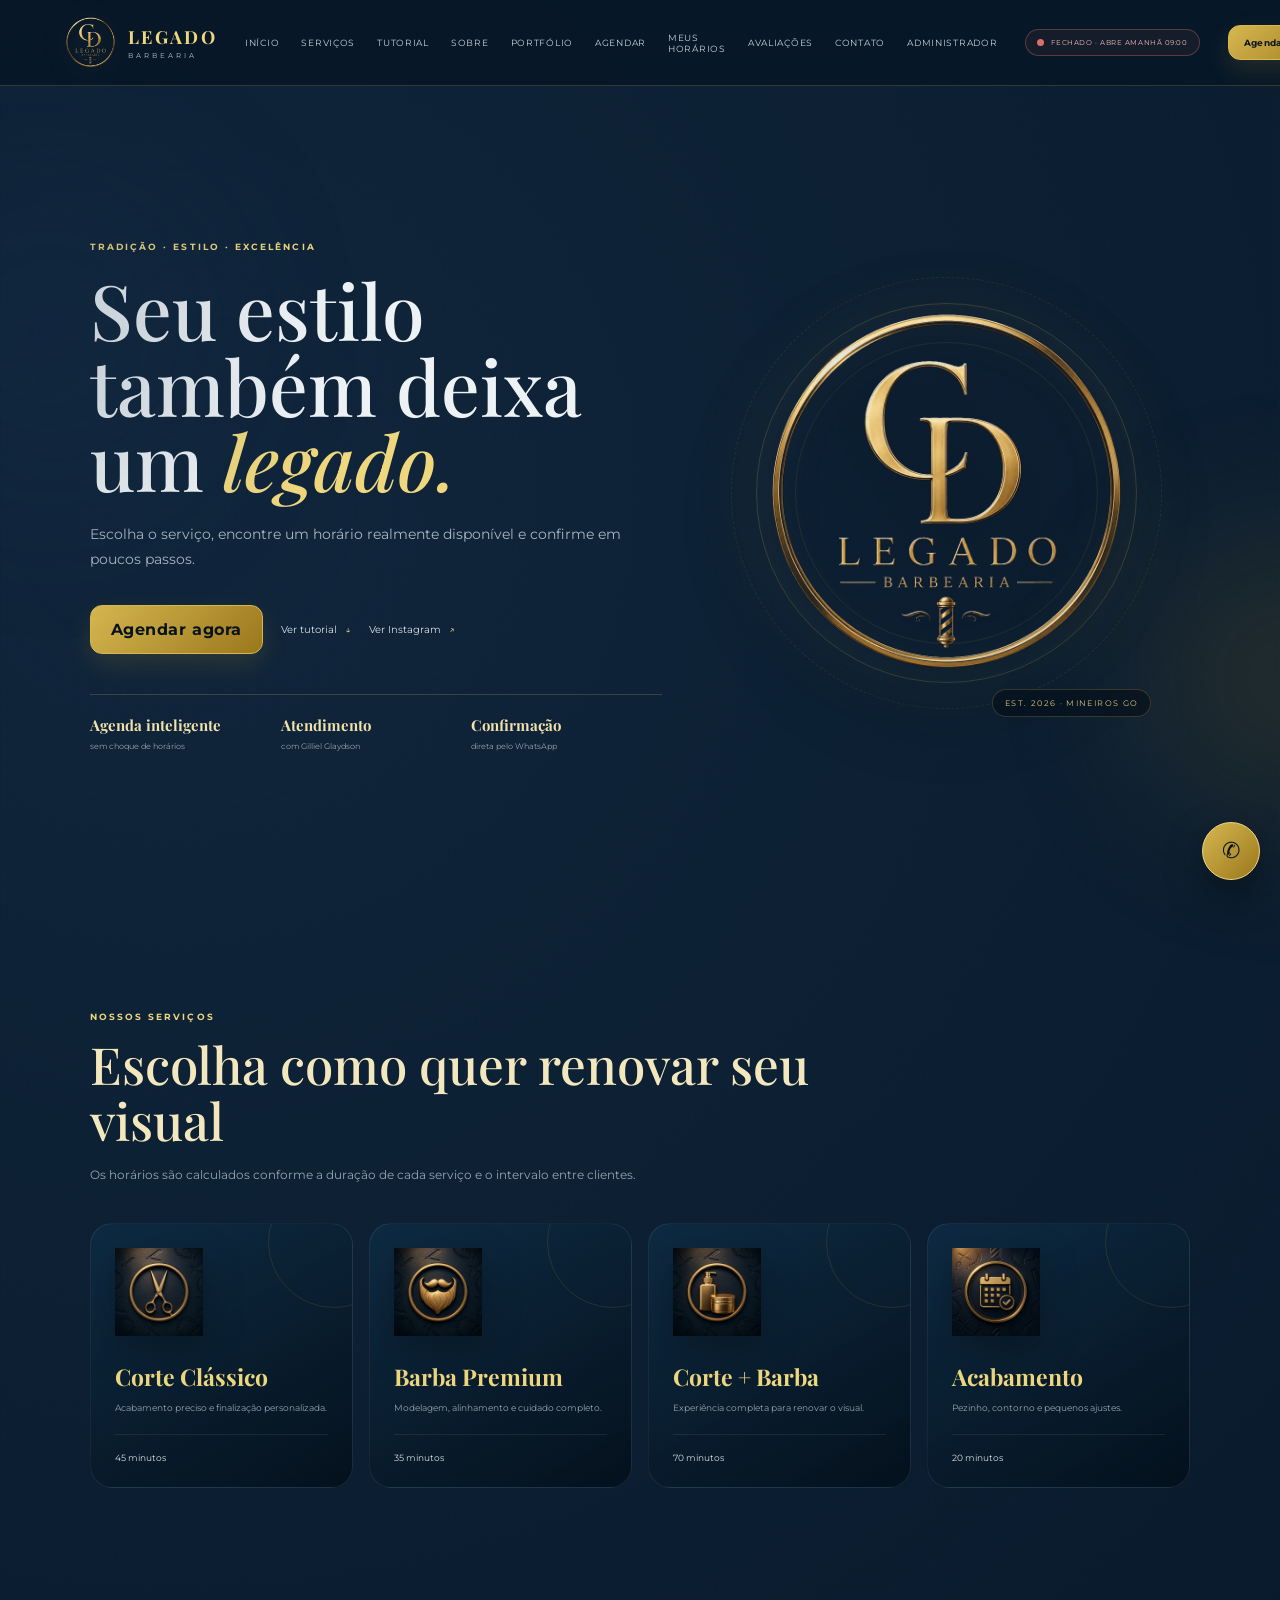
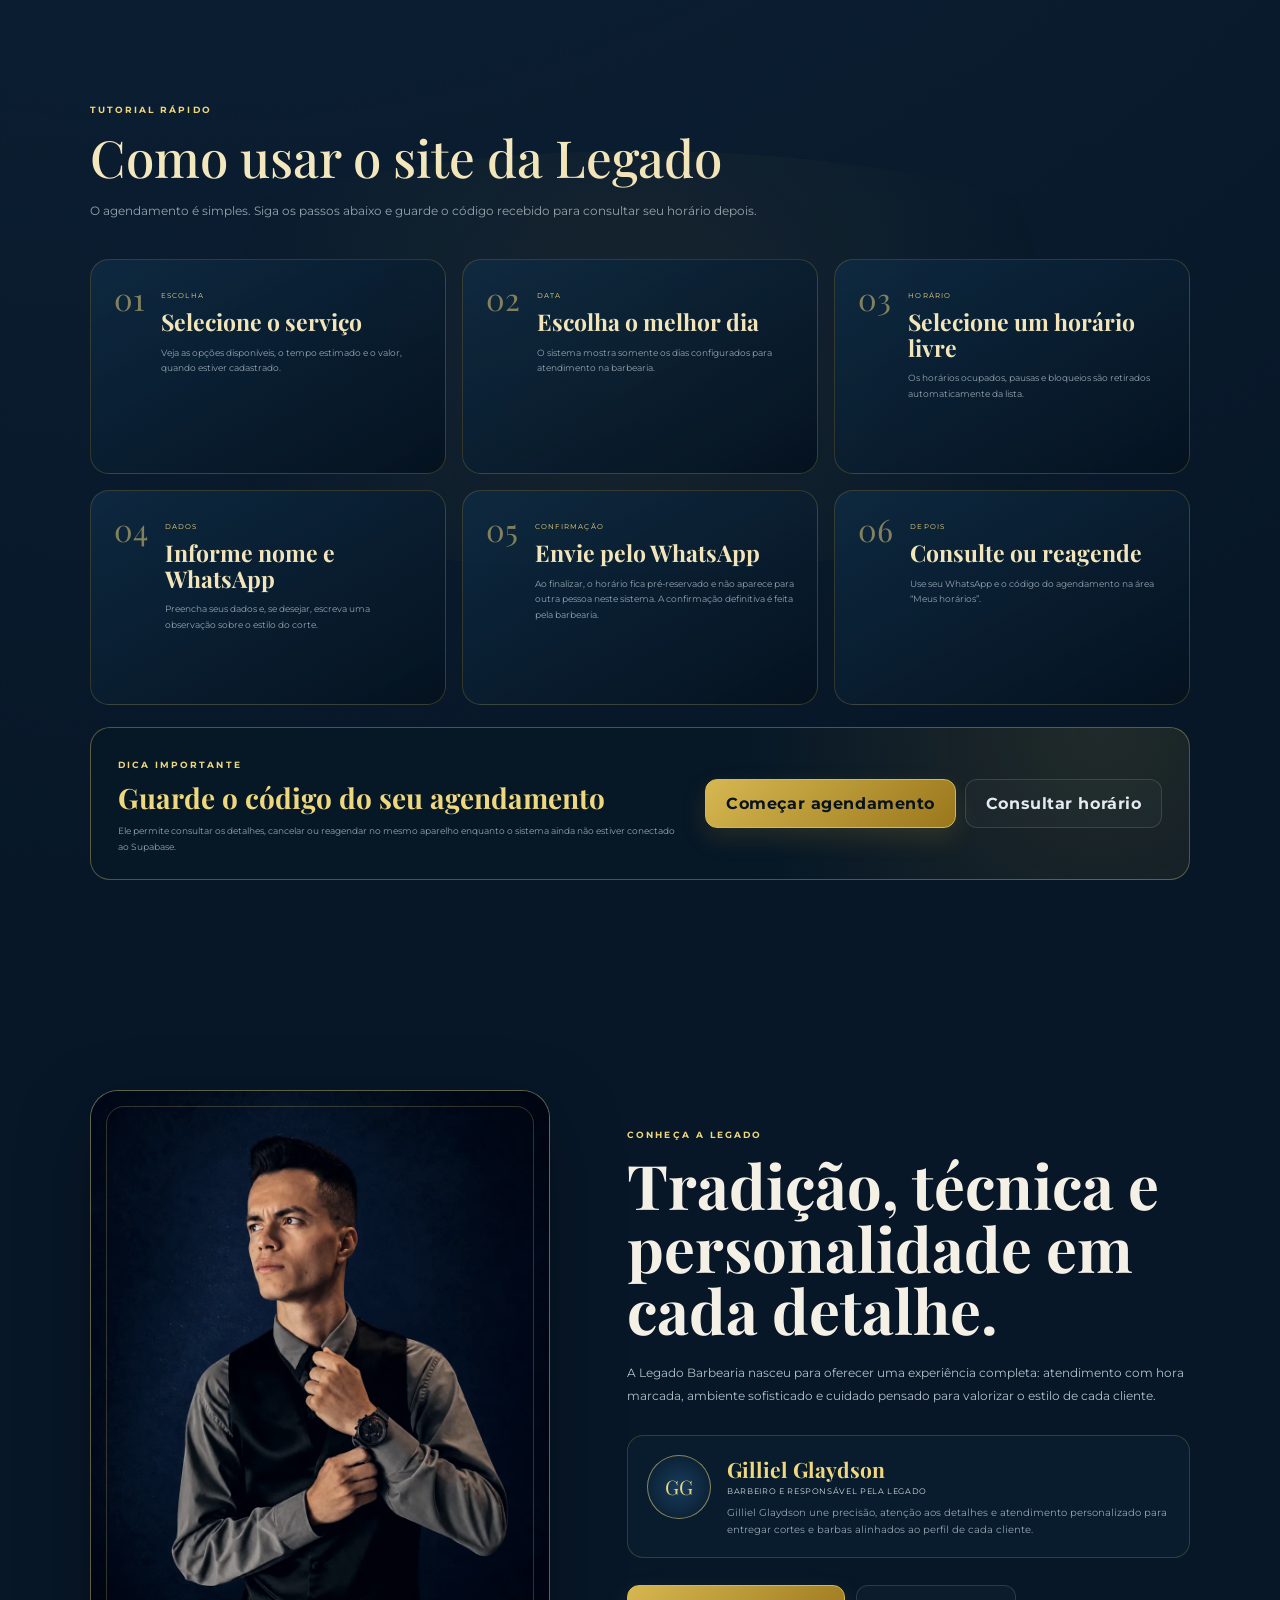
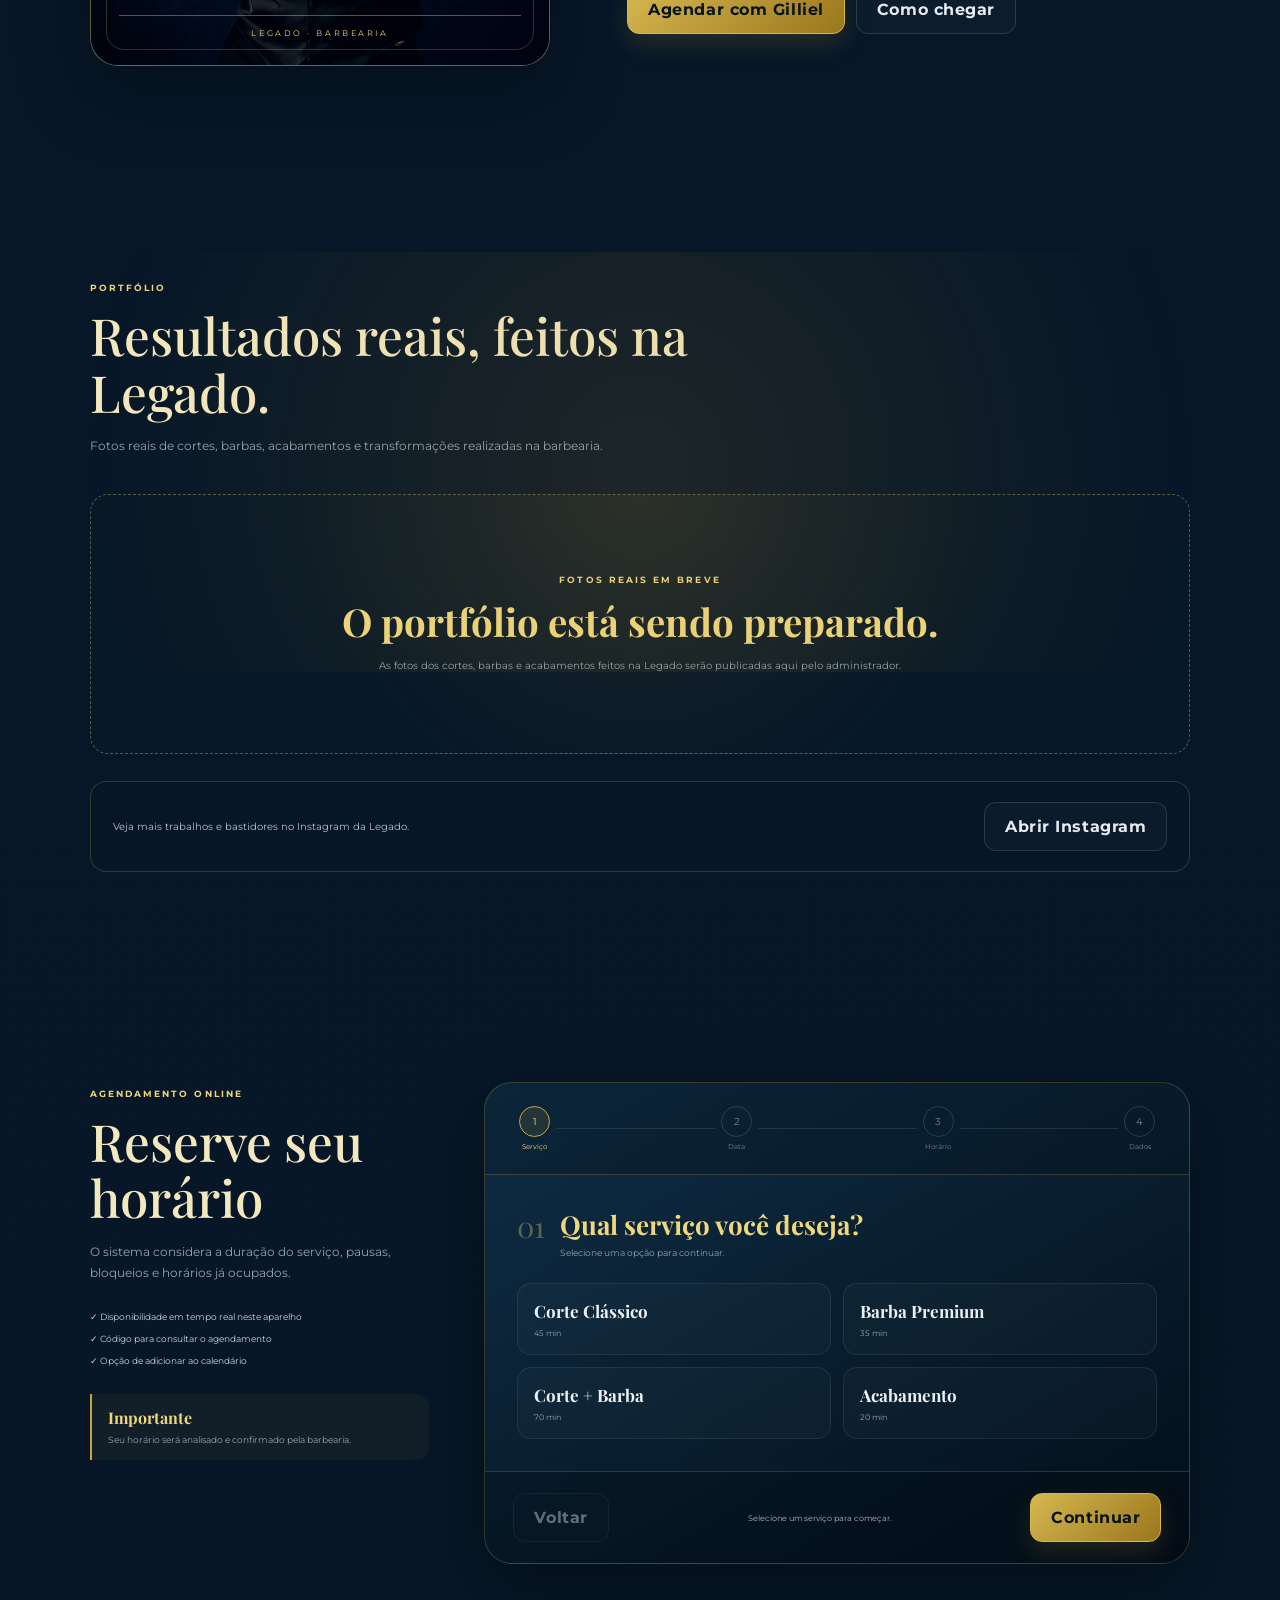
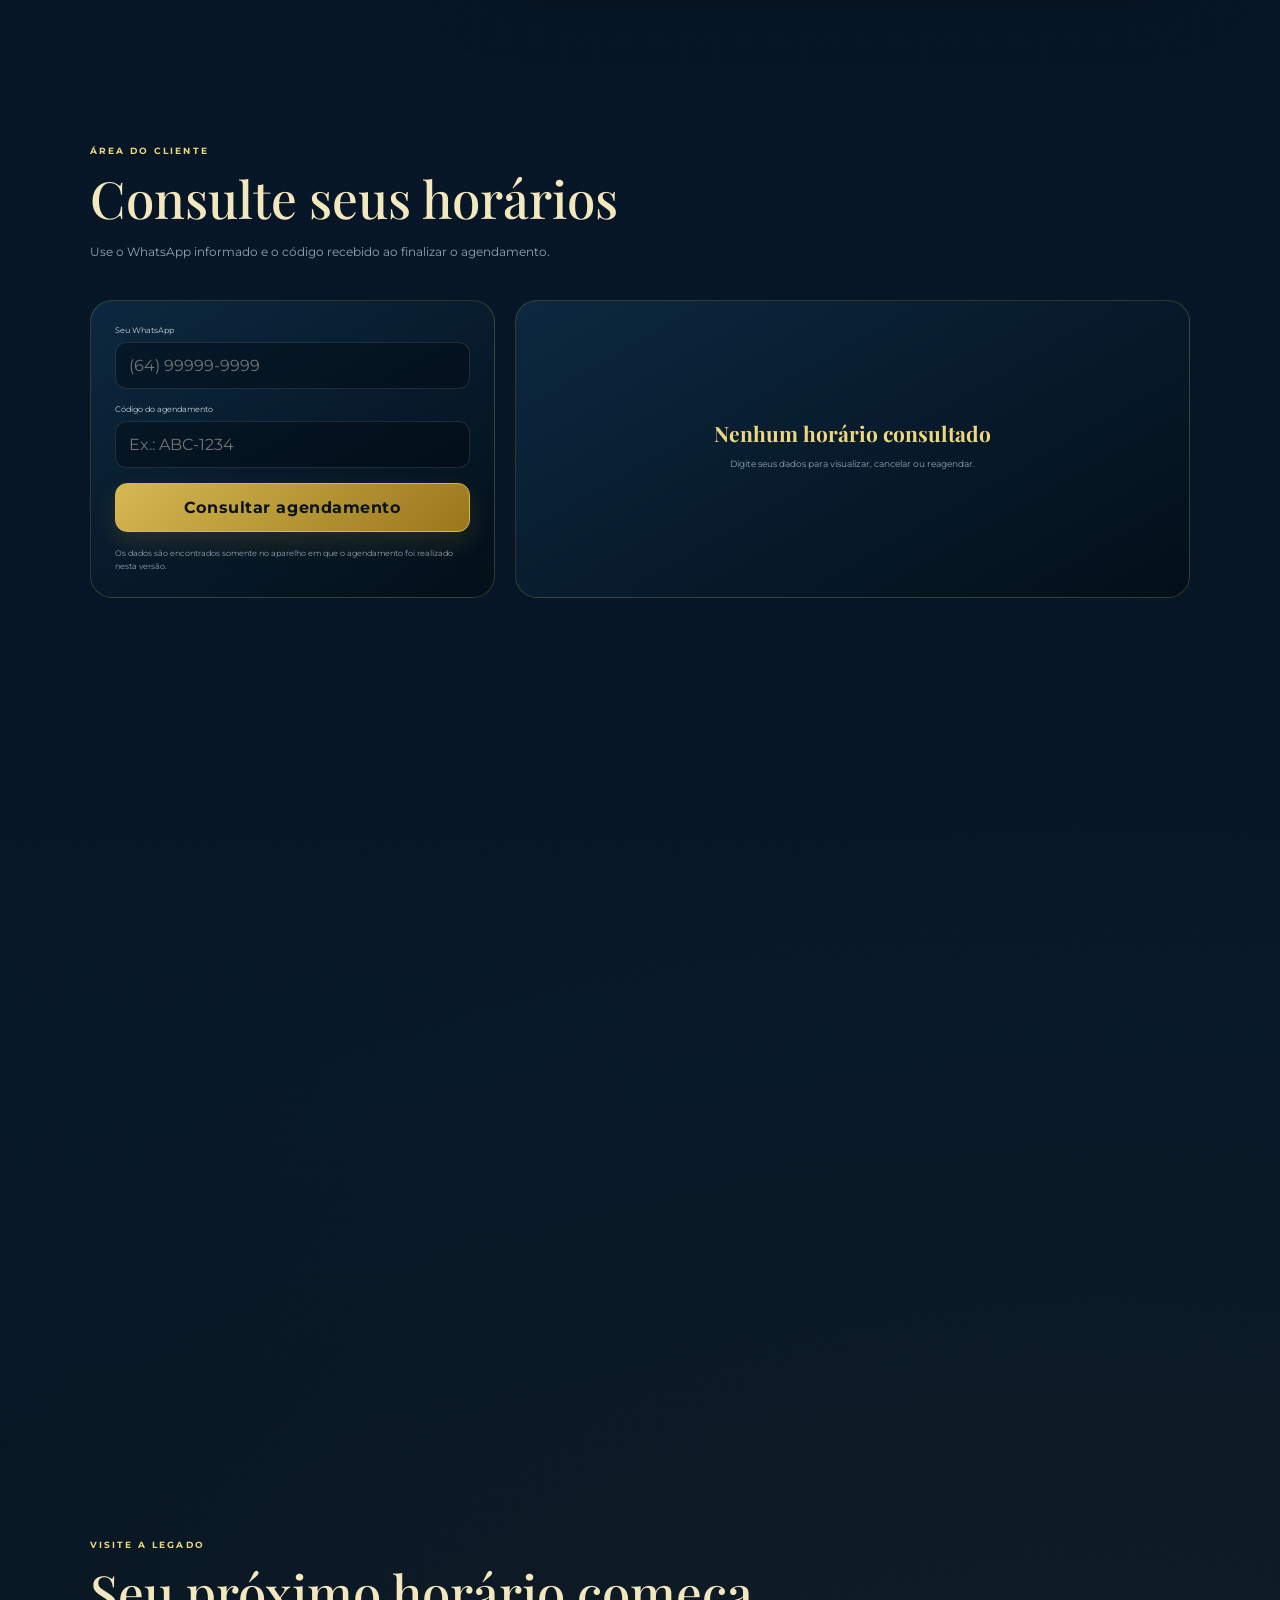
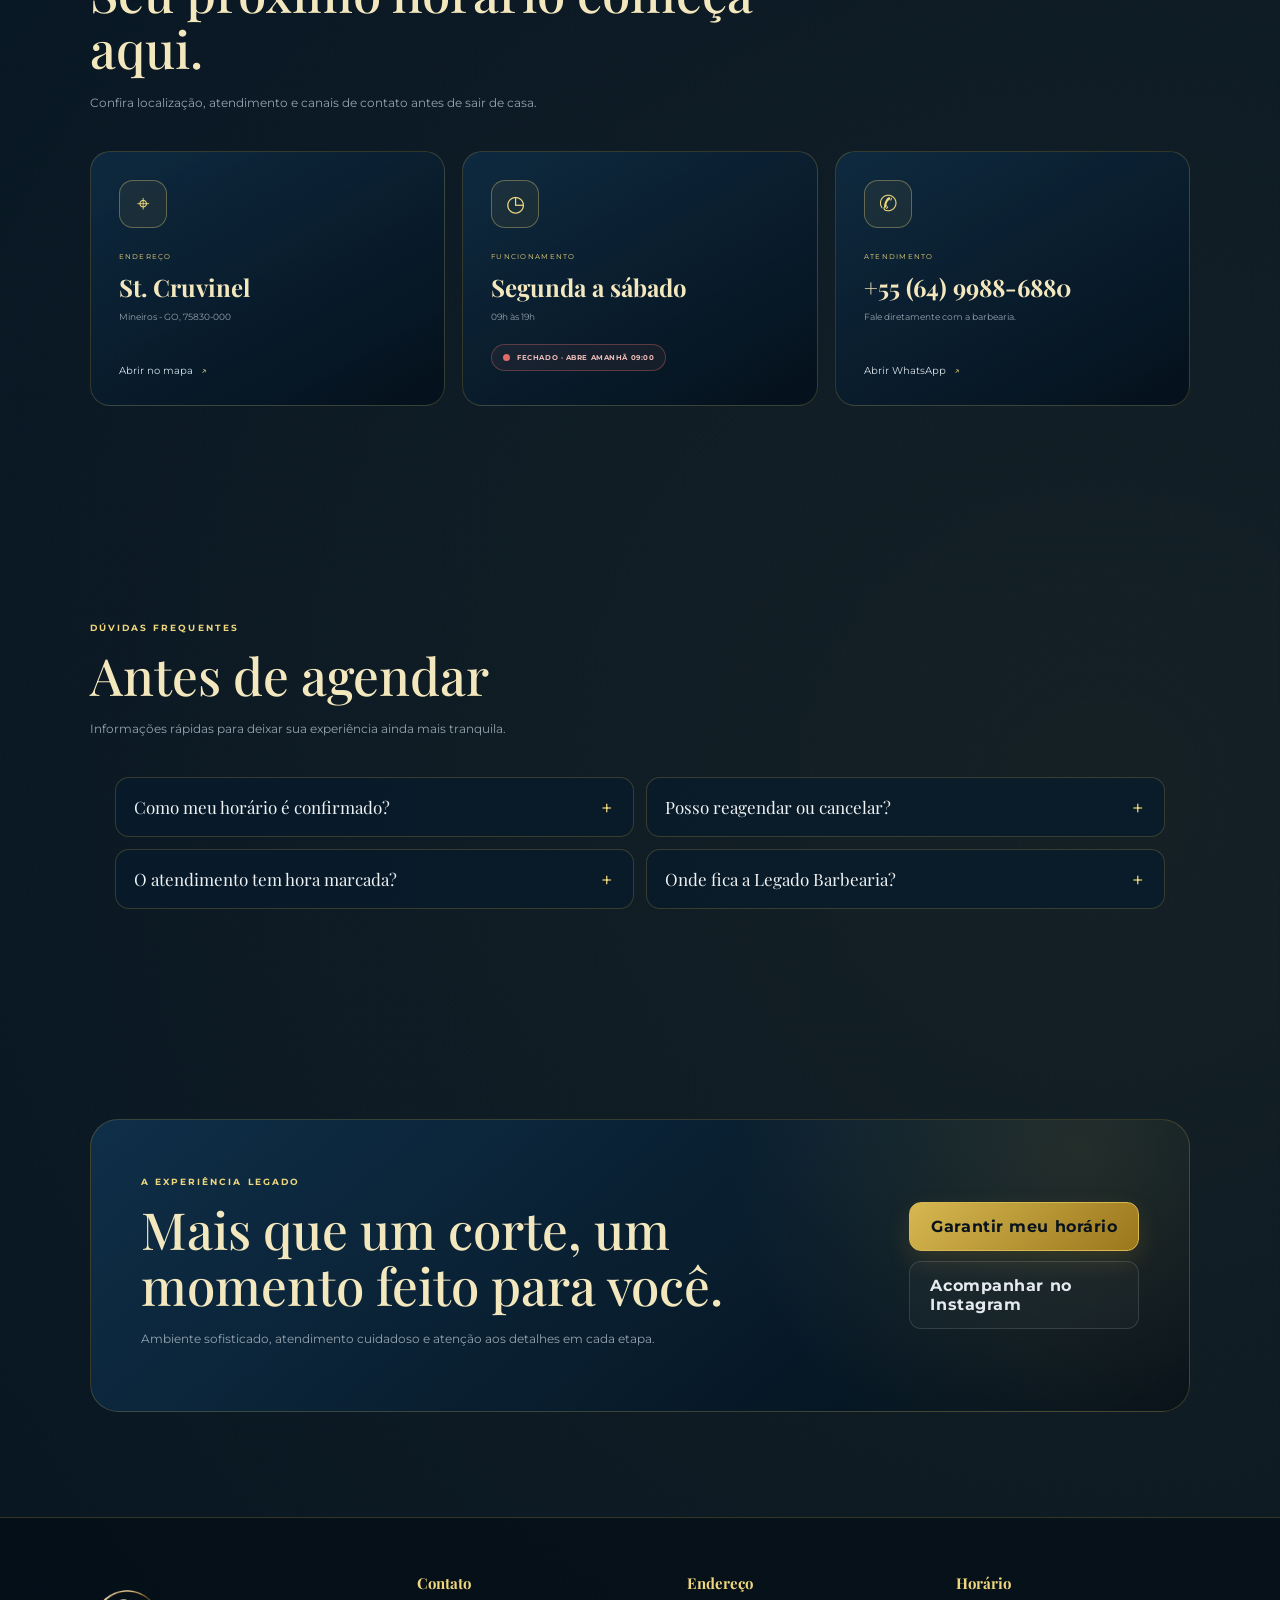
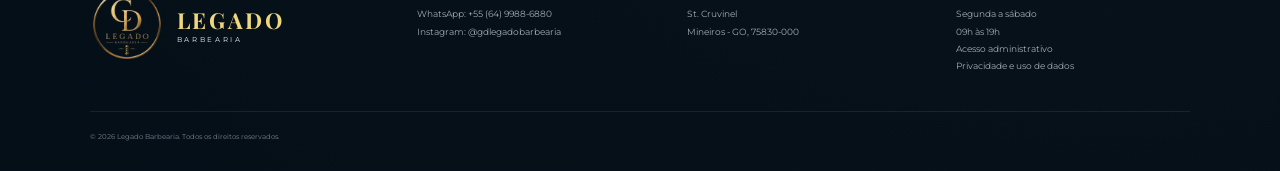
==== index.html @ caac785d "Add files via upload" ====
<!DOCTYPE html>
<html lang="pt-BR">
<head>
  <meta charset="UTF-8" />
  <meta name="viewport" content="width=device-width, initial-scale=1.0" />
  <meta name="theme-color" content="#071728" />
  <meta name="description" content="Agende seu horário na Legado Barbearia, em Mineiros - GO." />
  <meta property="og:title" content="Legado Barbearia | Agendamento" />
  <meta property="og:description" content="Seu estilo também deixa um legado. Agende seu horário online." />
  <meta property="og:type" content="website" />
  <meta property="og:image" content="assets/logo-512.png" />
  <title>Legado Barbearia | Agendamento</title>
  <link rel="manifest" href="manifest.webmanifest" />
  <link rel="icon" type="image/png" href="assets/favicon.png" />
  <link rel="apple-touch-icon" href="assets/logo-192.png" />
  <link rel="preconnect" href="https://fonts.googleapis.com" />
  <link rel="preconnect" href="https://fonts.gstatic.com" crossorigin />
  <link href="https://fonts.googleapis.com/css2?family=Montserrat:wght@400;500;600;700&family=Playfair+Display:wght@500;600;700&display=swap" rel="stylesheet" />
  <link rel="stylesheet" href="styles.css" />
  <script type="application/ld+json">
  {
    "@context": "https://schema.org",
    "@type": "Barbershop",
    "name": "Legado Barbearia",
    "telephone": "+55 64 9988-6880",
    "address": {"@type":"PostalAddress","streetAddress":"St. Cruvinel","postalCode":"75830-000","addressLocality":"Mineiros","addressRegion":"GO","addressCountry":"BR"},
    "sameAs": ["https://www.instagram.com/gdlegadobarbearia"]
  }
  </script>
</head>
<body>
  <a class="skip-link" href="#conteudo">Pular para o conteúdo</a>
  <div class="ambient ambient-one"></div>
  <div class="ambient ambient-two"></div>

  <header class="site-header">
    <a class="brand" href="#inicio" aria-label="Legado Barbearia - início">
      <img src="assets/logo.png" alt="Logo Legado Barbearia" />
      <span><strong>LEGADO</strong><small>BARBEARIA</small></span>
    </a>
    <button class="menu-button" aria-label="Abrir menu" aria-expanded="false">☰</button>
    <nav class="main-nav" aria-label="Menu principal">
      <a href="#inicio">Início</a>
      <a href="#servicos">Serviços</a>
      <a href="#como-usar">Tutorial</a>
      <a href="#sobre">Sobre</a>
      <a href="#portfolio">Portfólio</a>
      <a href="#agendar">Agendar</a>
      <a href="#meus-horarios">Meus horários</a>
      <a href="#avaliacoes">Avaliações</a>
      <a href="#visite">Contato</a>
      <a href="admin.html">Administrador</a>
    </nav>
    <span class="business-status status-loading" id="headerBusinessStatus" aria-live="polite">Consultando horário</span>
    <a class="button button-small header-cta" href="#agendar">Agendar horário</a>
  </header>

  <main id="conteudo">
    <section class="hero" id="inicio">
      <div class="hero-copy reveal">
        <span class="eyebrow">TRADIÇÃO · ESTILO · EXCELÊNCIA</span>
        <h1>Seu estilo também deixa um <em>legado.</em></h1>
        <p>Escolha o serviço, encontre um horário realmente disponível e confirme em poucos passos.</p>
        <div class="hero-actions">
          <a class="button" href="#agendar">Agendar agora</a>
          <a class="text-link" href="#como-usar">Ver tutorial <span>↓</span></a>
          <a class="text-link" id="heroInstagram" href="#" target="_blank" rel="noopener">Ver Instagram <span>↗</span></a>
        </div>
        <div class="trust-row">
          <div><strong>Agenda inteligente</strong><span>sem choque de horários</span></div>
          <div><strong>Atendimento</strong><span>com Gilliel Glaydson</span></div>
          <div><strong>Confirmação</strong><span>direta pelo WhatsApp</span></div>
        </div>
      </div>
      <div class="hero-mark reveal">
        <div class="logo-halo"></div>
        <img src="assets/logo.png" alt="Emblema dourado da Legado Barbearia" />
        <span class="hero-stamp">EST. 2026 · MINEIROS GO</span>
      </div>
    </section>

    <section class="section" id="servicos">
      <div class="section-heading reveal">
        <span class="eyebrow">NOSSOS SERVIÇOS</span>
        <h2>Escolha como quer renovar seu visual</h2>
        <p>Os horários são calculados conforme a duração de cada serviço e o intervalo entre clientes.</p>
      </div>
      <div class="services-grid" id="publicServicesGrid"></div>
    </section>

    <section class="section tutorial-section" id="como-usar">
      <div class="section-heading reveal">
        <span class="eyebrow">TUTORIAL RÁPIDO</span>
        <h2>Como usar o site da Legado</h2>
        <p>O agendamento é simples. Siga os passos abaixo e guarde o código recebido para consultar seu horário depois.</p>
      </div>
      <div class="tutorial-steps">
        <article class="tutorial-step reveal"><span class="tutorial-number">01</span><div><small>ESCOLHA</small><h3>Selecione o serviço</h3><p>Veja as opções disponíveis, o tempo estimado e o valor, quando estiver cadastrado.</p></div></article>
        <article class="tutorial-step reveal"><span class="tutorial-number">02</span><div><small>DATA</small><h3>Escolha o melhor dia</h3><p>O sistema mostra somente os dias configurados para atendimento na barbearia.</p></div></article>
        <article class="tutorial-step reveal"><span class="tutorial-number">03</span><div><small>HORÁRIO</small><h3>Selecione um horário livre</h3><p>Os horários ocupados, pausas e bloqueios são retirados automaticamente da lista.</p></div></article>
        <article class="tutorial-step reveal"><span class="tutorial-number">04</span><div><small>DADOS</small><h3>Informe nome e WhatsApp</h3><p>Preencha seus dados e, se desejar, escreva uma observação sobre o estilo do corte.</p></div></article>
        <article class="tutorial-step reveal"><span class="tutorial-number">05</span><div><small>CONFIRMAÇÃO</small><h3>Envie pelo WhatsApp</h3><p>Ao finalizar, o horário fica pré-reservado e não aparece para outra pessoa neste sistema. A confirmação definitiva é feita pela barbearia.</p></div></article>
        <article class="tutorial-step reveal"><span class="tutorial-number">06</span><div><small>DEPOIS</small><h3>Consulte ou reagende</h3><p>Use seu WhatsApp e o código do agendamento na área “Meus horários”.</p></div></article>
      </div>
      <div class="tutorial-callout reveal">
        <div><span class="eyebrow">DICA IMPORTANTE</span><h3>Guarde o código do seu agendamento</h3><p>Ele permite consultar os detalhes, cancelar ou reagendar no mesmo aparelho enquanto o sistema ainda não estiver conectado ao Supabase.</p></div>
        <div class="tutorial-actions"><a class="button" href="#agendar">Começar agendamento</a><a class="button button-secondary" href="#meus-horarios">Consultar horário</a></div>
      </div>
    </section>

    <section class="section about-section" id="sobre">
      <div class="about-media reveal">
        <div class="about-photo-frame">
          <img id="professionalPhoto" src="assets/gilliel-apresentacao.webp" loading="lazy" alt="Gilliel Glaydson, profissional da Legado Barbearia" />
          <span>LEGADO · BARBEARIA</span>
        </div>
      </div>
      <div class="about-copy reveal">
        <span class="eyebrow" id="aboutEyebrow">CONHEÇA A LEGADO</span>
        <h2 id="aboutTitle">Tradição, técnica e personalidade em cada detalhe.</h2>
        <p id="aboutText">A Legado Barbearia nasceu para oferecer uma experiência completa: atendimento com hora marcada, ambiente sofisticado e cuidado pensado para valorizar o estilo de cada cliente.</p>
        <div class="professional-card">
          <div class="professional-monogram">GG</div>
          <div><strong id="professionalName">Gilliel Glaydson</strong><span>Barbeiro e responsável pela Legado</span><p id="professionalBio">Precisão, atenção aos detalhes e atendimento personalizado.</p></div>
        </div>
        <div class="about-actions">
          <a class="button" href="#agendar">Agendar com Gilliel</a>
          <a class="button button-secondary" id="mapButton" href="#" target="_blank" rel="noopener">Como chegar</a>
        </div>
      </div>
    </section>

    <section class="section portfolio-section" id="portfolio">
      <div class="section-heading reveal">
        <span class="eyebrow" id="portfolioEyebrow">PORTFÓLIO</span>
        <h2 id="portfolioTitle">Resultados reais, feitos na Legado.</h2>
        <p id="portfolioText">Fotos reais de cortes, barbas, acabamentos e transformações realizadas na barbearia.</p>
      </div>
      <div class="portfolio-filters reveal" id="portfolioFilters" aria-label="Filtros do portfólio"></div>
      <div class="portfolio-grid" id="portfolioGrid"></div>
      <div class="portfolio-footer reveal">
        <p>Veja mais trabalhos e bastidores no Instagram da Legado.</p>
        <a class="button button-secondary" id="portfolioInstagram" href="#" target="_blank" rel="noopener">Abrir Instagram</a>
      </div>
    </section>

    <section class="booking-section" id="agendar">
      <div class="booking-intro reveal">
        <span class="eyebrow">AGENDAMENTO ONLINE</span>
        <h2>Reserve seu horário</h2>
        <p>O sistema considera a duração do serviço, pausas, bloqueios e horários já ocupados.</p>
        <div class="booking-perks">
          <span>✓ Disponibilidade em tempo real neste aparelho</span>
          <span>✓ Código para consultar o agendamento</span>
          <span>✓ Opção de adicionar ao calendário</span>
        </div>
        <div class="notice-card">
          <strong>Importante</strong>
          <p id="bookingPolicyText">Seu horário ficará pré-reservado como pendente e será confirmado pela barbearia.</p>
        </div>
      </div>

      <div class="booking-card reveal">
        <div class="steps" aria-label="Etapas do agendamento">
          <button class="step active" data-step-target="1" type="button"><span>1</span><small>Serviço</small></button>
          <i></i>
          <button class="step" data-step-target="2" type="button"><span>2</span><small>Data</small></button>
          <i></i>
          <button class="step" data-step-target="3" type="button"><span>3</span><small>Horário</small></button>
          <i></i>
          <button class="step" data-step-target="4" type="button"><span>4</span><small>Dados</small></button>
        </div>

        <form id="bookingForm" novalidate>
          <section class="form-step active" data-step="1">
            <div class="form-title"><span>01</span><div><h3>Qual serviço você deseja?</h3><p>Selecione uma opção para continuar.</p></div></div>
            <div class="choice-grid" id="serviceChoices"></div>
          </section>

          <section class="form-step" data-step="2">
            <div class="form-title"><span>02</span><div><h3>Escolha o melhor dia</h3><p>Mostramos apenas os dias configurados para atendimento.</p></div></div>
            <div class="date-strip" id="dateChoices"></div>
            <label class="date-picker-label"><span>Ou escolha outra data</span><input id="customDate" type="date" /></label>
          </section>

          <section class="form-step" data-step="3">
            <div class="form-title"><span>03</span><div><h3>Selecione um horário</h3><p>O término previsto aparece abaixo de cada opção.</p></div></div>
            <div class="time-grid" id="timeChoices"></div>
          </section>

          <section class="form-step" data-step="4">
            <div class="form-title"><span>04</span><div><h3>Seus dados</h3><p>Preencha para receber os detalhes do atendimento.</p></div></div>
            <div class="field-grid">
              <label><span>Nome completo</span><input id="clientName" name="clientName" type="text" autocomplete="name" placeholder="Digite seu nome" required /></label>
              <label><span>WhatsApp</span><input id="clientPhone" name="clientPhone" type="tel" autocomplete="tel" placeholder="(64) 99999-9999" required /></label>
              <label class="full"><span>Profissional</span><select id="professional" name="professional"></select></label>
              <label class="full"><span>Observação <small>(opcional)</small></span><textarea id="notes" name="notes" rows="3" placeholder="Alguma preferência ou observação?"></textarea></label>
              <label class="consent full"><input id="privacyConsent" type="checkbox" required /><span>Concordo que meus dados sejam usados apenas para organizar este agendamento.</span></label>
            </div>
          </section>

          <div class="form-footer">
            <button type="button" class="button button-secondary" id="prevButton" disabled>Voltar</button>
            <div class="summary-mini" id="summaryMini">Selecione um serviço para começar.</div>
            <button type="button" class="button" id="nextButton">Continuar</button>
          </div>
        </form>
      </div>
    </section>

    <section class="section manage-section" id="meus-horarios">
      <div class="section-heading reveal">
        <span class="eyebrow">ÁREA DO CLIENTE</span>
        <h2>Consulte seus horários</h2>
        <p>Use o WhatsApp informado e o código recebido ao finalizar o agendamento.</p>
      </div>
      <div class="manage-grid reveal">
        <form class="lookup-card" id="lookupForm">
          <label><span>Seu WhatsApp</span><input id="lookupPhone" type="tel" placeholder="(64) 99999-9999" required /></label>
          <label><span>Código do agendamento</span><input id="lookupCode" type="text" placeholder="Ex.: ABC-1234" required /></label>
          <button class="button" type="submit">Consultar agendamento</button>
          <small>Os dados são encontrados somente no aparelho em que o agendamento foi realizado nesta versão.</small>
        </form>
        <div class="lookup-result" id="lookupResult">
          <div class="empty-state"><strong>Nenhum horário consultado</strong><p>Digite seus dados para visualizar, cancelar ou reagendar.</p></div>
        </div>
      </div>
    </section>

    <section class="section testimonials-section" id="avaliacoes">
      <div class="section-heading reveal">
        <span class="eyebrow" id="testimonialsEyebrow">EXPERIÊNCIA DOS CLIENTES</span>
        <h2 id="testimonialsTitle">Quem vive a experiência, recomenda.</h2>
        <p id="testimonialsText">Depoimentos reais podem ser publicados pelo painel administrativo.</p>
      </div>
      <div class="testimonials-grid" id="testimonialsGrid"></div>
      <div class="testimonial-cta reveal">
        <div><span class="eyebrow">JÁ FOI ATENDIDO?</span><h3>Conte como foi sua experiência.</h3><p>Seu feedback ajuda a Legado a evoluir e também ajuda novos clientes a conhecerem o trabalho.</p></div>
        <a class="button button-secondary" id="reviewWhatsapp" href="#" target="_blank" rel="noopener">Enviar avaliação pelo WhatsApp</a>
      </div>
    </section>

    <section class="section visit-section" id="visite">
      <div class="section-heading reveal">
        <span class="eyebrow">VISITE A LEGADO</span>
        <h2>Seu próximo horário começa aqui.</h2>
        <p>Confira localização, atendimento e canais de contato antes de sair de casa.</p>
      </div>
      <div class="visit-grid">
        <article class="visit-card reveal"><span class="visit-icon">⌖</span><small>ENDEREÇO</small><h3 id="visitAddress">St. Cruvinel</h3><p id="visitCity">Mineiros - GO, 75830-000</p><a class="text-link" id="visitMap" href="#" target="_blank" rel="noopener">Abrir no mapa <span>↗</span></a></article>
        <article class="visit-card reveal"><span class="visit-icon">◷</span><small>FUNCIONAMENTO</small><h3 id="visitBusinessDays">Segunda a sábado</h3><p id="visitBusinessHours">09h às 19h</p><strong class="visit-live-status status-loading" id="visitLiveStatus">Consultando horário</strong></article>
        <article class="visit-card reveal"><span class="visit-icon">✆</span><small>ATENDIMENTO</small><h3 id="visitPhone">+55 (64) 9988-6880</h3><p>Fale diretamente com a barbearia.</p><a class="text-link" id="visitWhatsapp" href="#" target="_blank" rel="noopener">Abrir WhatsApp <span>↗</span></a></article>
      </div>
    </section>

    <section class="section faq-section" id="duvidas">
      <div class="section-heading reveal">
        <span class="eyebrow">DÚVIDAS FREQUENTES</span>
        <h2>Antes de agendar</h2>
        <p>Informações rápidas para deixar sua experiência ainda mais tranquila.</p>
      </div>
      <div class="faq-grid reveal">
        <details><summary>Como meu horário é confirmado?</summary><p>Ao finalizar, o horário fica pré-reservado no sistema e deixa de aparecer como disponível. Depois, a barbearia confirma o atendimento pelo painel administrativo.</p></details>
        <details><summary>Posso reagendar ou cancelar?</summary><p>Sim. Consulte o horário usando seu WhatsApp e o código recebido, respeitando o prazo configurado pela barbearia.</p></details>
        <details><summary>O atendimento tem hora marcada?</summary><p>Sim. A agenda considera a duração do serviço, intervalos e horários já ocupados para evitar conflitos.</p></details>
        <details><summary>Onde fica a Legado Barbearia?</summary><p><span id="faqAddress">St. Cruvinel, Mineiros - GO, 75830-000.</span> Use o botão “Como chegar” para abrir o mapa.</p></details>
      </div>
    </section>

    <section class="experience-section section">
      <div class="experience-card reveal">
        <div>
          <span class="eyebrow">A EXPERIÊNCIA LEGADO</span>
          <h2>Mais que um corte, um momento feito para você.</h2>
          <p>Ambiente sofisticado, atendimento cuidadoso e atenção aos detalhes em cada etapa.</p>
        </div>
        <div class="experience-actions">
          <a class="button" href="#agendar">Garantir meu horário</a>
          <a class="button button-secondary" id="experienceInstagram" href="#" target="_blank" rel="noopener">Acompanhar no Instagram</a>
        </div>
      </div>
    </section>
  </main>

  <footer id="contato">
    <div class="footer-brand">
      <img src="assets/logo.png" alt="Logo Legado Barbearia" />
      <div><strong>LEGADO</strong><span>BARBEARIA</span></div>
    </div>
    <div><h4>Contato</h4><p><a id="footerWhatsapp" href="https://wa.me/556499886880" target="_blank" rel="noopener">WhatsApp: +55 (64) 9988-6880</a></p><p><a id="footerInstagram" href="https://www.instagram.com/gdlegadobarbearia" target="_blank" rel="noopener">Instagram: @gdlegadobarbearia</a></p></div>
    <div><h4>Endereço</h4><p id="footerAddress">St. Cruvinel</p><p id="footerCity">Mineiros - GO, 75830-000</p></div>
    <div><h4>Horário</h4><p id="footerBusinessDays">Segunda a sábado</p><p id="footerBusinessHours">09h às 19h</p><p><a href="admin.html">Acesso administrativo</a></p><p><a href="privacidade.html">Privacidade e uso de dados</a></p></div>
    <small>© <span id="currentYear"></span> Legado Barbearia. Todos os direitos reservados.</small>
  </footer>

  <div class="modal" id="confirmationModal" aria-hidden="true">
    <div class="modal-backdrop" data-close-modal></div>
    <div class="modal-card" role="dialog" aria-modal="true" aria-labelledby="confirmationTitle">
      <button class="modal-close" data-close-modal aria-label="Fechar">×</button>
      <div class="success-icon">✓</div>
      <span class="eyebrow">AGENDAMENTO REGISTRADO</span>
      <h2 id="confirmationTitle">Solicitação registrada!</h2><p class="confirmation-pending-note">O horário está pré-reservado e aguarda a confirmação da barbearia.</p>
      <div class="booking-code-box"><span>Seu código</span><strong id="confirmationCode">---</strong><button type="button" id="copyCodeButton">Copiar</button></div>
      <div class="confirmation-summary" id="confirmationSummary"></div>
      <div class="deposit-box hidden" id="depositBox"><span>SINAL POR PIX</span><strong id="depositAmount">R$ 0,00</strong><p id="depositMessage">O sinal será conferido manualmente pela barbearia.</p><div><code id="depositPixKey"></code><button type="button" id="copyPixButton">Copiar chave</button></div></div>
      <p class="modal-note">Guarde o código para consultar, cancelar ou reagendar neste aparelho.</p>
      <div class="modal-actions">
        <button class="button" id="whatsappButton" type="button">Enviar pelo WhatsApp</button>
        <button class="button button-secondary" id="calendarButton" type="button">Adicionar ao calendário</button>
        <button class="button button-secondary" id="copyLookupLinkButton" type="button">Copiar link de consulta</button>
        <button class="button button-secondary" data-close-modal type="button">Fechar</button>
      </div>
    </div>
  </div>

  <div class="modal portfolio-lightbox" id="portfolioLightbox" aria-hidden="true">
    <div class="modal-backdrop" data-close-lightbox></div>
    <div class="portfolio-lightbox-card" role="dialog" aria-modal="true" aria-labelledby="lightboxTitle">
      <button class="modal-close" type="button" data-close-lightbox aria-label="Fechar">×</button>
      <div class="portfolio-lightbox-media">
        <button class="lightbox-nav lightbox-prev" id="lightboxPrev" type="button" aria-label="Foto anterior">‹</button>
        <img id="lightboxImage" src="assets/corte.webp" alt="" />
        <button class="lightbox-nav lightbox-next" id="lightboxNext" type="button" aria-label="Próxima foto">›</button>
        <div class="lightbox-thumbnails" id="lightboxThumbnails"></div>
      </div>
      <div><span class="eyebrow" id="lightboxCategory">PORTFÓLIO</span><h2 id="lightboxTitle">Trabalho Legado</h2><p id="lightboxDescription"></p><small id="lightboxCounter" class="lightbox-counter"></small><div class="lightbox-actions"><button class="button" id="bookPortfolioStyle" type="button">Agendar este estilo</button><button class="button button-secondary" id="sharePortfolioStyle" type="button">Compartilhar</button></div></div>
    </div>
  </div>

  <a class="floating-whatsapp" id="floatingWhatsapp" href="#" target="_blank" rel="noopener" aria-label="Falar com a Legado no WhatsApp"><span>✆</span><small>WhatsApp</small></a>
  <a class="mobile-booking-cta" href="#agendar"><span>✂</span> Agendar horário</a>

  <div class="toast" id="toast" role="status"></div>

  <script src="core.js"></script>
    <script src="supabase-config.js"></script>
  <script src="supabase-bridge.js"></script>
<script src="app.js"></script>
</body>
</html>
---- styles.css ----
:root{
  --navy:#071728;--navy-2:#0c2238;--navy-3:#16324c;--gold:#c9a43d;--gold-light:#efd77e;--paper:#f5f0e6;
  --text:#edf2f5;--muted:#94a3af;--line:rgba(215,180,74,.22);--soft-line:rgba(255,255,255,.08);
  --danger:#df6d67;--success:#6bc48e;--info:#71a9df;--serif:"Playfair Display",serif;--sans:"Montserrat",sans-serif;
  --shadow:0 24px 70px rgba(0,0,0,.34);--radius:22px
}
*{box-sizing:border-box}html{scroll-behavior:smooth}body{margin:0;background:radial-gradient(circle at 14% 6%,rgba(24,50,76,.55) 0,transparent 26%),radial-gradient(circle at 86% 88%,rgba(201,164,61,.08) 0,transparent 22%),linear-gradient(180deg,#071728 0%,#071728 48%,#061522 100%);color:var(--text);font-family:var(--sans);min-height:100vh;overflow-x:hidden}body:before{content:"";position:fixed;inset:0;pointer-events:none;opacity:.12;background-image:linear-gradient(90deg,transparent 49%,rgba(255,255,255,.035) 50%,transparent 51%),linear-gradient(transparent 49%,rgba(255,255,255,.025) 50%,transparent 51%);background-size:52px 52px}.ambient{position:fixed;border-radius:50%;filter:blur(80px);pointer-events:none;opacity:.18}.ambient-one{width:340px;height:340px;background:#1a3550;left:-120px;top:18%}.ambient-two{width:300px;height:300px;background:#8f7120;right:-160px;bottom:8%}a{color:inherit;text-decoration:none}button,input,select,textarea{font:inherit}button{color:inherit}.hidden{display:none!important}
.site-header{height:86px;padding:0 clamp(18px,5vw,76px);display:flex;align-items:center;gap:28px;position:sticky;top:0;z-index:30;background:rgba(7,23,40,.92);backdrop-filter:blur(18px);border-bottom:1px solid var(--line)}.brand{display:flex;align-items:center;gap:11px;min-width:max-content}.brand img{width:53px;height:53px;object-fit:contain;filter:drop-shadow(0 4px 16px rgba(215,180,74,.2))}.brand span{display:grid}.brand strong{font-family:var(--serif);color:var(--gold-light);font-size:18px;letter-spacing:.13em}.brand small{font-size:7px;letter-spacing:.42em;color:#b9c4cd;margin-top:2px}.main-nav{display:flex;align-items:center;gap:22px;margin-left:auto}.main-nav a{font-size:9px;letter-spacing:.08em;text-transform:uppercase;color:#c8d1d8;transition:.2s}.main-nav a:hover{color:var(--gold-light)}.menu-button{display:none;margin-left:auto;border:1px solid var(--line);background:transparent;border-radius:11px;width:42px;height:42px;cursor:pointer}.button{border:1px solid #d6b750;background:linear-gradient(135deg,#d6b750,#9a771c);color:#08131d;font-weight:700;letter-spacing:.035em;border-radius:12px;padding:14px 20px;cursor:pointer;display:inline-flex;align-items:center;justify-content:center;gap:8px;transition:.22s;box-shadow:0 10px 24px rgba(197,157,44,.16)}.button:hover{transform:translateY(-2px);filter:brightness(1.07)}.button:disabled{opacity:.42;cursor:not-allowed;transform:none}.button-small{padding:11px 15px;font-size:9px}.button-secondary{background:rgba(255,255,255,.025);color:#e4eaee;border-color:rgba(255,255,255,.13);box-shadow:none}.button-secondary:hover{border-color:var(--gold);color:var(--gold-light)}.header-cta{white-space:nowrap}.eyebrow{font-size:9px;letter-spacing:.23em;color:var(--gold-light);font-weight:700}.text-link{font-size:10px;color:#d7dfe5;display:inline-flex;align-items:center;gap:8px}.text-link span{color:var(--gold-light)}
.hero{min-height:calc(100vh - 86px);padding:70px clamp(20px,7vw,105px);display:grid;grid-template-columns:1.08fr .92fr;align-items:center;gap:40px;max-width:1500px;margin:auto}.hero-copy h1{font-family:var(--serif);font-size:clamp(50px,6vw,88px);line-height:.98;margin:18px 0 24px;font-weight:500;max-width:770px}.hero-copy h1 em{font-style:italic;color:var(--gold-light)}.hero-copy>p{max-width:610px;color:#aab6c0;font-size:14px;line-height:1.8}.hero-actions{display:flex;gap:18px;align-items:center;margin:32px 0 40px}.trust-row{display:grid;grid-template-columns:repeat(3,1fr);border-top:1px solid var(--line);max-width:680px}.trust-row div{padding:20px 16px 0 0}.trust-row strong{font-family:var(--serif);display:block;color:#f1e2ad;font-size:15px}.trust-row span{display:block;color:var(--muted);font-size:8px;margin-top:6px}.hero-mark{min-height:560px;display:grid;place-items:center;position:relative}.hero-mark img{width:min(78%,460px);position:relative;z-index:2;filter:drop-shadow(0 26px 45px rgba(0,0,0,.48))}.logo-halo{position:absolute;width:78%;aspect-ratio:1;border-radius:50%;border:1px solid rgba(215,180,74,.22);box-shadow:inset 0 0 70px rgba(215,180,74,.08),0 0 80px rgba(215,180,74,.06)}.logo-halo:after,.logo-halo:before{content:"";position:absolute;border-radius:50%;inset:10%;border:1px solid rgba(215,180,74,.1)}.logo-halo:before{inset:-7%;border-style:dashed;animation:spin 40s linear infinite}@keyframes spin{to{transform:rotate(360deg)}}.hero-stamp{position:absolute;bottom:10%;right:8%;z-index:3;font-size:8px;letter-spacing:.17em;color:#d9c67e;border:1px solid var(--line);border-radius:999px;padding:8px 12px;background:rgba(3,12,20,.55)}
.section{padding:105px clamp(20px,7vw,105px);max-width:1500px;margin:auto}.section-heading{max-width:720px;margin-bottom:38px}.section-heading h2,.booking-intro h2,.experience-card h2{font-family:var(--serif);font-size:clamp(36px,4vw,58px);line-height:1.1;margin:12px 0 15px;font-weight:500;color:#f3e7bd}.section-heading p,.booking-intro>p,.experience-card p{color:var(--muted);font-size:12px;line-height:1.75}.services-grid{display:grid;grid-template-columns:repeat(4,1fr);gap:16px}.service-card{position:relative;min-height:265px;padding:24px;border:1px solid var(--soft-line);border-radius:var(--radius);background:linear-gradient(150deg,rgba(15,46,71,.8),rgba(4,16,27,.92));overflow:hidden;cursor:pointer;display:flex;flex-direction:column;transition:.25s}.service-card:after{content:"";position:absolute;right:-48px;top:-48px;width:130px;height:130px;border:1px solid rgba(215,180,74,.13);border-radius:50%}.service-card:hover{transform:translateY(-6px);border-color:rgba(215,180,74,.42);box-shadow:var(--shadow)}.service-card img{width:88px;height:88px;object-fit:contain;margin-bottom:25px;filter:drop-shadow(0 12px 18px rgba(0,0,0,.25))}.service-card h3{font-family:var(--serif);font-size:23px;color:var(--gold-light);margin:0 0 9px}.service-card p{font-size:9px;color:var(--muted);line-height:1.65;margin:0}.service-card>span{margin-top:auto;padding-top:17px;border-top:1px solid var(--soft-line);font-size:9px;color:#d6dde2}.service-card .price-tag{color:var(--gold-light);font-weight:700}
.booking-section{max-width:1500px;margin:auto;padding:105px clamp(20px,7vw,105px);display:grid;grid-template-columns:.65fr 1.35fr;gap:55px;align-items:start}.booking-intro{position:sticky;top:125px}.booking-perks{display:grid;gap:11px;margin:28px 0}.booking-perks span{font-size:9px;color:#cad4db}.notice-card{border-left:2px solid var(--gold);padding:13px 16px;background:rgba(215,180,74,.055);border-radius:0 13px 13px 0}.notice-card strong{font-family:var(--serif);color:var(--gold-light);font-size:16px}.notice-card p{font-size:9px;color:var(--muted);line-height:1.6;margin:5px 0 0}.booking-card{border:1px solid var(--line);border-radius:28px;background:linear-gradient(150deg,rgba(16,47,72,.94),rgba(3,15,25,.97));box-shadow:var(--shadow);overflow:hidden}.steps{display:grid;grid-template-columns:auto 1fr auto 1fr auto 1fr auto;align-items:center;padding:22px 28px;border-bottom:1px solid var(--line);background:rgba(2,12,20,.25)}.steps i{height:1px;background:rgba(255,255,255,.1)}.step{border:0;background:transparent;display:grid;place-items:center;gap:5px;cursor:pointer;color:#74838f}.step span{width:31px;height:31px;border-radius:50%;display:grid;place-items:center;border:1px solid rgba(255,255,255,.14);font-size:10px}.step small{font-size:7px}.step.active,.step.done{color:var(--gold-light)}.step.active span,.step.done span{border-color:var(--gold);background:rgba(215,180,74,.12)}.form-step{display:none;padding:32px}.form-step.active{display:block;animation:stepIn .28s ease}@keyframes stepIn{from{opacity:0;transform:translateX(10px)}}.form-title{display:flex;gap:15px;align-items:flex-start;margin-bottom:25px}.form-title>span{font-family:var(--serif);font-size:29px;color:rgba(239,215,126,.35)}.form-title h3{font-family:var(--serif);font-size:26px;color:var(--gold-light);margin:0 0 5px}.form-title p{font-size:9px;color:var(--muted);margin:0}.choice-grid{display:grid;grid-template-columns:1fr 1fr;gap:12px}.choice{border:1px solid var(--soft-line);background:rgba(255,255,255,.025);border-radius:14px;padding:16px;text-align:left;cursor:pointer;transition:.2s}.choice strong{font-family:var(--serif);font-size:17px;display:block;color:#edf1f4}.choice small{font-size:8px;color:var(--muted);display:block;margin-top:6px}.choice.selected{border-color:var(--gold);background:rgba(215,180,74,.1);box-shadow:inset 0 0 0 1px rgba(215,180,74,.08)}.choice.selected strong{color:var(--gold-light)}.date-strip{display:grid;grid-template-columns:repeat(6,1fr);gap:9px;max-height:250px;overflow:auto;padding-right:4px}.date-button,.time-button{border:1px solid var(--soft-line);background:rgba(255,255,255,.025);border-radius:13px;cursor:pointer;min-height:82px;display:grid;place-items:center;align-content:center;gap:3px}.date-button span,.date-button small{font-size:7px;color:var(--muted);text-transform:uppercase}.date-button strong{font-family:var(--serif);font-size:22px}.date-button.selected,.time-button.selected{border-color:var(--gold);background:rgba(215,180,74,.1);color:var(--gold-light)}.date-button:disabled{opacity:.24;cursor:not-allowed}.date-picker-label{display:grid;gap:7px;margin-top:17px;max-width:270px}.date-picker-label span,.field-grid label>span,.lookup-card label>span{font-size:8px;color:#ccd5db}.date-picker-label input,.field-grid input,.field-grid select,.field-grid textarea,.lookup-card input{width:100%;background:rgba(1,9,16,.42);border:1px solid rgba(255,255,255,.11);border-radius:11px;color:#eef2f5;padding:13px;outline:none}.date-picker-label input:focus,.field-grid input:focus,.field-grid select:focus,.field-grid textarea:focus,.lookup-card input:focus{border-color:var(--gold)}input[type=date]{color-scheme:dark}.time-grid{display:grid;grid-template-columns:repeat(4,1fr);gap:10px}.time-button{min-height:69px;font-size:13px}.time-button small{display:block;font-size:7px;color:var(--muted);margin-top:4px}.time-button:disabled{opacity:.25;cursor:not-allowed}.availability-note{grid-column:1/-1;border:1px dashed var(--line);border-radius:14px;padding:28px;text-align:center;font-size:10px;color:var(--muted)}.field-grid{display:grid;grid-template-columns:1fr 1fr;gap:14px}.field-grid label{display:grid;gap:7px}.field-grid .full{grid-column:1/-1}.field-grid textarea{resize:vertical}.field-grid select option{background:var(--navy)}.consent{display:flex!important;grid-template-columns:auto 1fr!important;align-items:flex-start;gap:10px!important;border:1px solid var(--soft-line);border-radius:12px;padding:12px}.consent input{width:auto;margin-top:2px;accent-color:var(--gold)}.consent span{line-height:1.5}.form-footer{display:grid;grid-template-columns:auto 1fr auto;align-items:center;gap:15px;padding:21px 28px;border-top:1px solid var(--line);background:rgba(1,9,16,.3)}.summary-mini{text-align:center;font-size:8px;color:#aeb9c2;line-height:1.5}
.manage-section{padding-top:70px}.manage-grid{display:grid;grid-template-columns:.75fr 1.25fr;gap:20px}.lookup-card,.lookup-result{border:1px solid var(--line);border-radius:22px;background:linear-gradient(150deg,rgba(14,43,67,.88),rgba(3,15,25,.96));padding:24px;min-height:285px}.lookup-card{display:grid;gap:15px;align-content:start}.lookup-card label{display:grid;gap:7px}.lookup-card small{font-size:8px;color:var(--muted);line-height:1.6}.empty-state{height:100%;display:grid;place-items:center;align-content:center;text-align:center;color:var(--muted)}.empty-state strong{font-family:var(--serif);font-size:21px;color:var(--gold-light)}.empty-state p{font-size:9px;max-width:350px;line-height:1.7}.client-booking{display:grid;gap:14px}.client-booking-head{display:flex;justify-content:space-between;gap:15px;align-items:flex-start}.client-booking-head h3{font-family:var(--serif);font-size:24px;color:var(--gold-light);margin:0 0 4px}.client-booking-head p{font-size:9px;color:var(--muted);margin:0}.status-badge{display:inline-flex;border-radius:999px;padding:7px 10px;font-size:7px;text-transform:uppercase;font-weight:700;letter-spacing:.05em}.status-pending{border:1px solid rgba(215,180,74,.38);background:rgba(215,180,74,.1);color:#f0d77d}.status-confirmed{border:1px solid rgba(92,155,216,.4);background:rgba(92,155,216,.1);color:#a8d3ff}.status-completed{border:1px solid rgba(85,185,122,.4);background:rgba(85,185,122,.1);color:#a6e0b9}.status-cancelled,.status-no_show{border:1px solid rgba(218,91,85,.4);background:rgba(218,91,85,.1);color:#ffb4b0}.client-booking-details{display:grid;grid-template-columns:repeat(3,1fr);gap:9px}.client-booking-details div{border:1px solid var(--soft-line);border-radius:12px;padding:12px}.client-booking-details span{display:block;font-size:7px;color:var(--muted);text-transform:uppercase}.client-booking-details strong{display:block;font-size:10px;margin-top:5px}.client-actions{display:flex;flex-wrap:wrap;gap:9px;border-top:1px solid var(--line);padding-top:15px}.client-actions .button{font-size:9px;padding:11px 13px}.policy-note{font-size:8px;color:var(--muted);line-height:1.6}
.experience-card{border:1px solid var(--line);border-radius:28px;padding:50px;background:radial-gradient(circle at 90% 10%,rgba(215,180,74,.14),transparent 34%),linear-gradient(140deg,rgba(16,49,75,.93),rgba(3,14,24,.97));display:flex;align-items:center;justify-content:space-between;gap:35px}.experience-card>div:first-child{max-width:800px}.experience-actions{display:grid;gap:10px;min-width:230px}footer{padding:55px clamp(20px,7vw,105px) 30px;border-top:1px solid var(--line);display:grid;grid-template-columns:1.25fr repeat(3,1fr);gap:35px;background:rgba(2,10,17,.55)}.footer-brand{display:flex;align-items:center;gap:13px}.footer-brand img{width:74px}.footer-brand div{display:grid}.footer-brand strong{font-family:var(--serif);font-size:22px;color:var(--gold-light);letter-spacing:.12em}.footer-brand span{font-size:7px;letter-spacing:.38em}.footer-brand+div{}footer h4{font-family:var(--serif);color:var(--gold-light);font-size:15px;margin:0 0 13px}footer p,footer a{font-size:9px;color:#9eabb5;line-height:1.7;margin:2px 0}footer a:hover{color:var(--gold-light)}footer>small{grid-column:1/-1;border-top:1px solid var(--soft-line);padding-top:20px;font-size:7px;color:#71808c}
.modal{position:fixed;inset:0;z-index:70;display:none;place-items:center;padding:18px}.modal.open{display:grid}.modal-backdrop{position:absolute;inset:0;background:rgba(0,5,9,.78);backdrop-filter:blur(8px)}.modal-card{position:relative;z-index:1;width:min(600px,100%);max-height:92vh;overflow:auto;border:1px solid rgba(215,180,74,.38);border-radius:25px;padding:31px;background:linear-gradient(150deg,#123451,#061522 72%);box-shadow:var(--shadow)}.modal-close{position:absolute;right:16px;top:14px;width:36px;height:36px;border-radius:50%;border:1px solid var(--soft-line);background:rgba(255,255,255,.03);cursor:pointer}.success-icon{width:52px;height:52px;border:1px solid rgba(100,201,139,.55);background:rgba(100,201,139,.1);border-radius:50%;display:grid;place-items:center;color:#83d8a4;font-size:22px;margin-bottom:17px}.modal-card h2{font-family:var(--serif);font-size:34px;color:var(--gold-light);margin:9px 0 18px}.booking-code-box{display:flex;align-items:center;gap:12px;padding:13px 14px;border:1px solid var(--line);border-radius:13px;background:rgba(215,180,74,.07);margin-bottom:15px}.booking-code-box span{font-size:8px;color:var(--muted)}.booking-code-box strong{font-family:var(--serif);font-size:22px;color:var(--gold-light);letter-spacing:.08em}.booking-code-box button{margin-left:auto;border:0;background:transparent;color:var(--gold-light);font-size:8px;cursor:pointer}.confirmation-summary{border:1px solid var(--soft-line);border-radius:14px;padding:15px;font-size:10px;line-height:1.9;color:#cdd6dc}.confirmation-summary strong{color:#fff}.modal-note{font-size:8px;color:var(--muted);line-height:1.6}.modal-actions{display:flex;flex-wrap:wrap;gap:9px;margin-top:18px}.toast{position:fixed;right:20px;bottom:20px;z-index:90;background:linear-gradient(145deg,#173b5e,#071728);border:1px solid rgba(215,180,74,.42);border-radius:13px;padding:13px 16px;font-size:9px;box-shadow:var(--shadow);opacity:0;transform:translateY(12px);pointer-events:none;transition:.25s;max-width:340px}.toast.show{opacity:1;transform:none}.toast.error{border-color:rgba(218,91,85,.65);color:#ffbfbc}.reveal{opacity:0;transform:translateY(18px);transition:.65s ease}.reveal.visible{opacity:1;transform:none}
@media(max-width:1100px){.main-nav{gap:14px}.main-nav a{font-size:8px}.services-grid{grid-template-columns:1fr 1fr}.booking-section{grid-template-columns:1fr}.booking-intro{position:static}.hero{grid-template-columns:1fr}.hero-mark{min-height:440px}.hero-copy{text-align:center}.hero-copy>p,.trust-row{margin-left:auto;margin-right:auto}.hero-actions{justify-content:center}.experience-card{align-items:flex-start;flex-direction:column}.experience-actions{grid-template-columns:1fr 1fr;width:100%}.manage-grid{grid-template-columns:1fr}footer{grid-template-columns:1fr 1fr}.footer-brand{grid-column:1/-1}}
@media(max-width:850px){.site-header{height:74px;padding:0 16px}.brand img{width:47px;height:47px}.header-cta{display:none}.menu-button{display:block}.main-nav{display:none;position:absolute;left:14px;right:14px;top:68px;flex-direction:column;align-items:stretch;background:#071827;border:1px solid var(--line);border-radius:16px;padding:10px;box-shadow:var(--shadow)}.main-nav.open{display:flex}.main-nav a{padding:12px;border-radius:9px}.main-nav a:hover{background:rgba(215,180,74,.08)}.hero{min-height:auto;padding-top:70px}.hero-copy h1{font-size:54px}.hero-mark{min-height:380px}.booking-section,.section{padding-top:75px;padding-bottom:75px}.date-strip{grid-template-columns:repeat(4,1fr)}.time-grid{grid-template-columns:repeat(3,1fr)}.form-footer{grid-template-columns:1fr 1fr}.summary-mini{grid-column:1/-1;grid-row:1}.client-booking-details{grid-template-columns:1fr 1fr}}
@media(max-width:560px){.hero{padding-left:17px;padding-right:17px}.hero-copy h1{font-size:44px}.hero-copy>p{font-size:12px}.hero-actions{flex-direction:column;align-items:stretch}.trust-row{grid-template-columns:1fr;gap:12px}.trust-row div{padding-top:13px}.hero-mark{min-height:310px}.hero-mark img{width:82%}.services-grid{grid-template-columns:1fr}.service-card{min-height:225px}.booking-section,.section{padding-left:15px;padding-right:15px}.booking-card{border-radius:20px}.steps{padding:17px 12px}.step small{display:none}.form-step{padding:24px 17px}.choice-grid{grid-template-columns:1fr}.date-strip{grid-template-columns:repeat(3,1fr)}.time-grid{grid-template-columns:1fr 1fr}.field-grid{grid-template-columns:1fr}.field-grid .full{grid-column:auto}.form-footer{padding:16px 14px;gap:9px}.form-footer .button{padding:12px;font-size:9px}.client-booking-head{flex-direction:column}.client-booking-details{grid-template-columns:1fr}.experience-card{padding:30px 22px}.experience-actions{grid-template-columns:1fr}footer{grid-template-columns:1fr;padding-left:22px;padding-right:22px}.footer-brand{grid-column:auto}.modal-card{padding:27px 19px}.modal-actions{display:grid}.booking-code-box{flex-wrap:wrap}.booking-code-box button{margin-left:0}.lookup-card,.lookup-result{padding:19px}}

/* Portfólio e conteúdo institucional — V3 */
.about-section{display:grid;grid-template-columns:minmax(300px,.9fr) minmax(360px,1.1fr);gap:clamp(34px,6vw,90px);align-items:center}.about-media{min-height:560px;display:grid;place-items:center}.about-photo-frame{position:relative;width:min(100%,470px);aspect-ratio:4/5;border-radius:calc(var(--radius) + 6px);overflow:hidden;border:1px solid rgba(239,215,126,.38);background:radial-gradient(circle at 50% 35%,rgba(215,180,74,.18),transparent 42%),linear-gradient(145deg,#0d2941,#04101b);box-shadow:var(--shadow)}.about-photo-frame:before{content:"";position:absolute;inset:15px;border:1px solid rgba(239,215,126,.22);border-radius:18px;z-index:2;pointer-events:none}.about-photo-frame img{width:100%;height:100%;object-fit:cover;display:block;filter:saturate(.92) contrast(1.04)}.about-photo-frame span{position:absolute;left:28px;right:28px;bottom:27px;z-index:3;border-top:1px solid rgba(239,215,126,.38);padding-top:12px;color:var(--gold-light);font-size:8px;letter-spacing:.32em;text-align:center}.about-copy h2{font-family:var(--serif);font-size:clamp(37px,4.8vw,66px);line-height:1.02;color:var(--paper);margin:12px 0 20px}.about-copy>p{max-width:670px;color:#b5c0c8;font-size:12px;line-height:1.9}.professional-card{display:grid;grid-template-columns:64px 1fr;gap:16px;align-items:start;margin:27px 0;padding:19px;border:1px solid var(--line);border-radius:16px;background:rgba(11,34,53,.58)}.professional-monogram{width:64px;height:64px;border-radius:50%;display:grid;place-items:center;border:1px solid rgba(239,215,126,.55);color:var(--gold-light);font-family:var(--serif);font-size:20px;background:radial-gradient(circle,#183c5c,#071827)}.professional-card strong{display:block;color:var(--gold-light);font-family:var(--serif);font-size:21px}.professional-card span{display:block;color:#d6dee3;font-size:8px;letter-spacing:.08em;text-transform:uppercase;margin:3px 0 8px}.professional-card p{margin:0;color:var(--muted);font-size:10px;line-height:1.7}.about-actions{display:flex;gap:11px;flex-wrap:wrap}
.portfolio-section{position:relative}.portfolio-section:before{content:"";position:absolute;inset:10% -18% auto;height:420px;background:radial-gradient(circle,rgba(183,142,38,.13),transparent 62%);pointer-events:none}.portfolio-filters{display:flex;flex-wrap:wrap;justify-content:center;gap:9px;margin:28px 0 34px}.portfolio-filter{border:1px solid var(--line);background:rgba(7,24,39,.72);border-radius:999px;padding:10px 17px;color:#c8d1d8;font-size:8px;letter-spacing:.09em;text-transform:uppercase;cursor:pointer;transition:.2s}.portfolio-filter:hover,.portfolio-filter.active{border-color:rgba(239,215,126,.7);background:linear-gradient(135deg,#d6b750,#9a771c);color:#07131d}.portfolio-grid{display:grid;grid-template-columns:repeat(2,minmax(0,1fr));gap:20px;max-width:1120px;margin:0 auto}.portfolio-card,.portfolio-card.featured{grid-column:auto;position:relative;min-height:470px;border:1px solid var(--line);border-radius:20px;overflow:hidden;background:#081827;box-shadow:0 20px 50px rgba(0,0,0,.22);cursor:pointer}.portfolio-card img{width:100%;height:100%;position:absolute;inset:0;object-fit:cover;transition:transform .55s ease,filter .55s ease}.portfolio-card:hover img{transform:scale(1.045);filter:brightness(.78)}.portfolio-card:after{content:"";position:absolute;inset:0;background:linear-gradient(180deg,transparent 38%,rgba(3,11,18,.94) 100%)}.portfolio-card-content{position:absolute;z-index:2;left:23px;right:23px;bottom:23px}.portfolio-card-content span{font-size:7px;color:var(--gold-light);letter-spacing:.18em;text-transform:uppercase}.portfolio-card-content h3{font-family:var(--serif);font-size:28px;margin:7px 0;color:#fff}.portfolio-card-content p{font-size:9px;line-height:1.6;color:#bdc7ce;margin:0;max-width:480px}.portfolio-card .portfolio-open{position:absolute;z-index:3;right:20px;top:20px;width:40px;height:40px;border-radius:50%;display:grid;place-items:center;border:1px solid rgba(239,215,126,.5);background:rgba(4,14,23,.72);font-size:18px;color:var(--gold-light)}.portfolio-empty{grid-column:1/-1;border:1px dashed rgba(239,215,126,.35);border-radius:18px;padding:45px;text-align:center;color:var(--muted);background:rgba(8,25,40,.5)}.portfolio-empty strong{display:block;color:var(--gold-light);font-family:var(--serif);font-size:24px;margin-bottom:7px}.portfolio-footer{display:flex;align-items:center;justify-content:space-between;gap:20px;max-width:1120px;margin:27px auto 0;padding:20px 22px;border:1px solid var(--line);border-radius:16px;background:rgba(7,24,39,.62)}.portfolio-footer p{margin:0;color:#b8c2c9;font-size:10px}
.testimonials-section{background:linear-gradient(180deg,transparent,rgba(8,28,45,.38),transparent)}.testimonials-grid{display:grid;grid-template-columns:repeat(3,1fr);gap:17px}.testimonial-card{border:1px solid var(--line);border-radius:19px;padding:26px;background:linear-gradient(145deg,rgba(17,48,74,.75),rgba(5,17,28,.88));position:relative;min-height:230px}.testimonial-card:before{content:"“";font-family:var(--serif);position:absolute;right:20px;top:4px;color:rgba(239,215,126,.18);font-size:90px;line-height:1}.testimonial-stars{color:var(--gold-light);letter-spacing:.15em;font-size:12px}.testimonial-card blockquote{margin:19px 0 25px;color:#dbe2e6;font-family:var(--serif);font-size:19px;line-height:1.55}.testimonial-author{display:grid;gap:3px;border-top:1px solid var(--soft-line);padding-top:14px}.testimonial-author strong{color:var(--gold-light);font-size:10px}.testimonial-author span{color:var(--muted);font-size:8px}.testimonials-empty{grid-column:1/-1;text-align:center;padding:40px;border:1px dashed var(--line);border-radius:18px;color:var(--muted)}.testimonials-empty strong{display:block;color:var(--gold-light);font-family:var(--serif);font-size:25px;margin-bottom:8px}
.faq-grid{display:grid;grid-template-columns:1fr 1fr;gap:12px;max-width:1050px;margin:0 auto}.faq-grid details{border:1px solid var(--line);border-radius:14px;background:rgba(8,27,43,.72);padding:0 18px}.faq-grid summary{cursor:pointer;list-style:none;padding:18px 30px 18px 0;position:relative;color:#eef2f4;font-family:var(--serif);font-size:17px}.faq-grid summary::-webkit-details-marker{display:none}.faq-grid summary:after{content:"+";position:absolute;right:2px;color:var(--gold-light);font-family:var(--sans);font-size:20px}.faq-grid details[open] summary:after{content:"−"}.faq-grid details p{color:var(--muted);font-size:10px;line-height:1.75;margin:0;padding:0 0 18px}
.portfolio-lightbox{padding:24px}.portfolio-lightbox-card{position:relative;width:min(980px,100%);max-height:90vh;margin:auto;display:grid;grid-template-columns:minmax(0,1.25fr) minmax(260px,.75fr);background:#071827;border:1px solid rgba(239,215,126,.35);border-radius:22px;overflow:hidden;box-shadow:var(--shadow)}.portfolio-lightbox-card>img{width:100%;height:100%;min-height:560px;max-height:82vh;object-fit:cover}.portfolio-lightbox-card>div{padding:clamp(28px,4vw,52px);display:flex;flex-direction:column;justify-content:center}.portfolio-lightbox-card h2{font-family:var(--serif);font-size:40px;line-height:1.08;color:var(--gold-light);margin:10px 0 15px}.portfolio-lightbox-card p{color:var(--muted);font-size:11px;line-height:1.8}.portfolio-lightbox .modal-close{z-index:3}.mobile-booking-cta{display:none;position:fixed;left:14px;right:14px;bottom:14px;z-index:29;min-height:50px;border-radius:14px;background:linear-gradient(135deg,#d6b750,#9a771c);color:#07131d;align-items:center;justify-content:center;gap:9px;font-size:10px;font-weight:800;letter-spacing:.04em;box-shadow:0 14px 40px rgba(0,0,0,.38);border:1px solid #efd77e}
@media(max-width:1100px){.about-section{grid-template-columns:1fr 1fr;gap:35px}.about-media{min-height:470px}.testimonials-grid{grid-template-columns:1fr 1fr}.testimonial-card:last-child:nth-child(odd){grid-column:1/-1}}
@media(max-width:850px){.about-section{grid-template-columns:1fr}.about-media{min-height:auto}.about-photo-frame{max-width:520px;aspect-ratio:16/12}.portfolio-grid{grid-template-columns:1fr}.portfolio-card,.portfolio-card.featured{grid-column:auto;min-height:420px}.portfolio-lightbox-card{grid-template-columns:1fr;overflow:auto}.portfolio-lightbox-card>img{min-height:360px;height:48vh}.faq-grid{grid-template-columns:1fr}.mobile-booking-cta{display:flex}body{padding-bottom:74px}}
@media(max-width:560px){.about-photo-frame{aspect-ratio:4/5}.about-copy h2{font-size:40px}.professional-card{grid-template-columns:52px 1fr;padding:16px}.professional-monogram{width:52px;height:52px}.about-actions{display:grid}.portfolio-grid{grid-template-columns:1fr}.portfolio-card,.portfolio-card.featured{min-height:390px}.portfolio-footer{align-items:stretch;flex-direction:column}.portfolio-footer .button{width:100%}.testimonials-grid{grid-template-columns:1fr}.testimonial-card:last-child:nth-child(odd){grid-column:auto}.portfolio-lightbox{padding:12px}.portfolio-lightbox-card>img{min-height:300px;height:42vh}.portfolio-lightbox-card>div{padding:24px}.portfolio-lightbox-card h2{font-size:31px}}
.legal-page{width:min(100%,980px);margin:0 auto;padding:80px 20px 110px}.legal-card{border:1px solid var(--line);border-radius:24px;padding:clamp(28px,6vw,70px);background:linear-gradient(145deg,rgba(15,46,71,.86),rgba(4,15,25,.94));box-shadow:var(--shadow)}.legal-card h1{font-family:var(--serif);font-size:clamp(42px,7vw,72px);line-height:1;color:var(--gold-light);margin:14px 0 20px}.legal-lead{font-size:13px!important;color:#d6dde2!important;max-width:730px}.legal-card h2{font-family:var(--serif);font-size:25px;color:var(--paper);margin:34px 0 10px}.legal-card p{color:var(--muted);font-size:10px;line-height:1.9}.legal-contact{display:grid;gap:9px;margin-top:38px;padding:20px;border:1px solid var(--line);border-radius:14px;background:rgba(6,22,35,.65)}.legal-contact strong{font-family:var(--serif);font-size:22px;color:var(--gold-light)}.legal-contact a{font-size:9px;color:#d8e0e5}
.deposit-box{margin:16px 0;padding:16px;border:1px solid rgba(239,215,126,.38);border-radius:14px;background:rgba(215,180,74,.08);display:grid;gap:7px}.deposit-box>span{font-size:7px;letter-spacing:.16em;color:var(--gold-light)}.deposit-box>strong{font-family:var(--serif);font-size:27px;color:#fff}.deposit-box>p{font-size:8px;line-height:1.6;color:var(--muted);margin:0}.deposit-box>div{display:flex;gap:8px;align-items:center;margin-top:4px}.deposit-box code{flex:1;min-width:0;white-space:nowrap;overflow:hidden;text-overflow:ellipsis;background:rgba(0,0,0,.2);border:1px solid var(--soft-line);border-radius:8px;padding:9px;color:#dce3e7;font-size:8px}.deposit-box button{border:1px solid var(--line);background:transparent;border-radius:8px;padding:9px 11px;color:var(--gold-light);font-size:8px;cursor:pointer}.client-deposit-box{margin-top:13px;padding:14px;border:1px solid rgba(239,215,126,.3);border-radius:12px;background:rgba(215,180,74,.07);font-size:9px;color:#c9d2d8;line-height:1.7}.client-deposit-box strong{color:var(--gold-light)}

.portfolio-gallery-badge{position:absolute;z-index:3;left:20px;top:20px;padding:7px 10px;border-radius:999px;border:1px solid rgba(239,215,126,.45);background:rgba(4,14,23,.72);font-size:8px;color:var(--gold-light);letter-spacing:.08em}
.portfolio-lightbox-media{display:grid;grid-template-rows:minmax(0,1fr) auto;height:100%}
.lightbox-thumbnails{display:flex;gap:10px;flex-wrap:wrap;padding:14px;background:rgba(3,12,20,.92);border-top:1px solid rgba(239,215,126,.18)}
.lightbox-thumb{width:72px;height:72px;border-radius:10px;overflow:hidden;border:1px solid rgba(255,255,255,.12);background:#081827;padding:0;cursor:pointer}
.lightbox-thumb img{width:100%;height:100%;object-fit:cover;display:block}
.lightbox-thumb.active{border-color:var(--gold);box-shadow:0 0 0 1px rgba(239,215,126,.25)}
.lightbox-counter{display:block;margin-top:14px;color:var(--gold-light);font-size:8px;letter-spacing:.12em;text-transform:uppercase}
@media(max-width:850px){.lightbox-thumbnails{padding:12px}.lightbox-thumb{width:58px;height:58px}}

/* Melhorias V8: contato, status ao vivo, WhatsApp e acessibilidade */
.skip-link{position:fixed;left:16px;top:-60px;z-index:120;background:var(--gold-light);color:#07131d;padding:11px 15px;border-radius:10px;font-weight:800;font-size:10px;transition:.2s}.skip-link:focus{top:14px}
:focus-visible{outline:2px solid var(--gold-light);outline-offset:3px}
.business-status,.visit-live-status{display:inline-flex;align-items:center;gap:7px;border:1px solid rgba(255,255,255,.12);border-radius:999px;padding:8px 11px;font-size:7px;letter-spacing:.08em;text-transform:uppercase;white-space:nowrap}.business-status:before,.visit-live-status:before{content:"";width:7px;height:7px;border-radius:50%;background:#83909a}.status-open{color:#9ee2b7;border-color:rgba(107,196,142,.35);background:rgba(107,196,142,.08)}.status-open:before{background:#6bc48e;box-shadow:0 0 0 4px rgba(107,196,142,.1)}.status-closed{color:#efbfbc;border-color:rgba(223,109,103,.35);background:rgba(223,109,103,.07)}.status-closed:before{background:#df6d67}.status-loading{color:#c6d0d7}.visit-section{position:relative}.visit-grid{display:grid;grid-template-columns:repeat(3,1fr);gap:17px}.visit-card{border:1px solid var(--line);border-radius:20px;padding:28px;background:linear-gradient(150deg,rgba(15,46,71,.78),rgba(4,16,27,.92));min-height:255px;display:flex;flex-direction:column;align-items:flex-start}.visit-icon{width:48px;height:48px;border-radius:14px;display:grid;place-items:center;border:1px solid rgba(239,215,126,.35);color:var(--gold-light);font-size:22px;background:rgba(215,180,74,.07);margin-bottom:24px}.visit-card small{color:var(--gold-light);font-size:7px;letter-spacing:.18em}.visit-card h3{font-family:var(--serif);font-size:24px;color:#f3e7bd;margin:10px 0 7px}.visit-card p{font-size:9px;line-height:1.65;color:var(--muted);margin:0 0 20px}.visit-card .text-link{margin-top:auto}.testimonial-cta{margin-top:24px;border:1px solid var(--line);border-radius:18px;padding:24px;display:flex;align-items:center;justify-content:space-between;gap:24px;background:rgba(7,24,39,.7)}.testimonial-cta h3{font-family:var(--serif);font-size:25px;color:var(--gold-light);margin:7px 0}.testimonial-cta p{font-size:9px;color:var(--muted);line-height:1.7;margin:0;max-width:660px}.floating-whatsapp{position:fixed;right:20px;bottom:20px;z-index:35;width:58px;height:58px;border-radius:50%;display:grid;place-items:center;background:linear-gradient(135deg,#d6b750,#9a771c);color:#07131d;border:1px solid #efd77e;box-shadow:0 16px 38px rgba(0,0,0,.38);transition:.22s}.floating-whatsapp span{font-size:22px;line-height:1}.floating-whatsapp small{position:absolute;right:67px;background:#071728;color:#e8edf0;border:1px solid var(--line);border-radius:9px;padding:8px 10px;font-size:8px;opacity:0;transform:translateX(8px);pointer-events:none;transition:.2s;white-space:nowrap}.floating-whatsapp:hover{transform:translateY(-3px)}.floating-whatsapp:hover small{opacity:1;transform:none}.portfolio-lightbox-media{position:relative}.lightbox-nav{position:absolute;z-index:4;top:45%;width:44px;height:44px;border-radius:50%;border:1px solid rgba(239,215,126,.55);background:rgba(4,14,23,.72);color:var(--gold-light);font-size:28px;cursor:pointer}.lightbox-prev{left:15px}.lightbox-next{right:15px}.lightbox-nav:disabled{opacity:.25;cursor:not-allowed}.lightbox-actions{display:flex;flex-wrap:wrap;gap:9px;margin-top:23px}.lightbox-actions .button{flex:1}.site-header.menu-open{background:#071728}.body-menu-open{overflow:hidden}
@media(max-width:1100px){.business-status{display:none}.visit-grid{grid-template-columns:1fr 1fr}.visit-card:last-child{grid-column:1/-1}}
@media(max-width:850px){.visit-grid{grid-template-columns:1fr}.visit-card:last-child{grid-column:auto}.testimonial-cta{align-items:stretch;flex-direction:column}.testimonial-cta .button{width:100%}.floating-whatsapp{bottom:82px;right:14px;width:52px;height:52px}.lightbox-nav{width:38px;height:38px;font-size:24px}}
@media(max-width:560px){.lightbox-actions{display:grid}.lightbox-nav{top:38%}.visit-card{min-height:220px}}
@media(prefers-reduced-motion:reduce){html{scroll-behavior:auto}*,*:before,*:after{animation-duration:.01ms!important;animation-iteration-count:1!important;transition-duration:.01ms!important}.logo-halo:before{animation:none!important}}

.portfolio-lightbox-media>img{width:100%;height:100%;min-height:560px;max-height:82vh;object-fit:cover;display:block}
@media(max-width:850px){.portfolio-lightbox-media>img{min-height:360px;height:48vh}}
@media(max-width:560px){.portfolio-lightbox-media>img{min-height:300px;height:42vh}}

.portfolio-empty-real{min-height:260px;display:grid;place-items:center;align-content:center;gap:10px;background:radial-gradient(circle at 50% 0,rgba(201,164,61,.09),transparent 55%),rgba(8,25,40,.52)}
.portfolio-empty-real .eyebrow{color:var(--gold-light)}
.portfolio-empty-real strong{margin:0;font-size:clamp(27px,3vw,40px)}
.portfolio-empty-real p{max-width:620px;margin:0;color:var(--muted);font-size:10px;line-height:1.8}


/* Tutorial público — V11 */
.tutorial-section{position:relative}
.tutorial-section:before{content:"";position:absolute;left:3%;right:3%;top:16%;height:420px;border-radius:50%;background:radial-gradient(circle,rgba(201,164,61,.08),transparent 66%);pointer-events:none}
.tutorial-steps{display:grid;grid-template-columns:repeat(3,1fr);gap:16px;position:relative}
.tutorial-step{min-height:215px;padding:23px;border:1px solid var(--line);border-radius:19px;background:linear-gradient(150deg,rgba(15,45,70,.76),rgba(5,18,31,.9));display:grid;grid-template-columns:auto 1fr;gap:17px;align-items:start;transition:.22s}
.tutorial-step:hover{transform:translateY(-4px);border-color:rgba(239,215,126,.48);box-shadow:0 18px 45px rgba(0,0,0,.2)}
.tutorial-number{font-family:var(--serif);font-size:31px;line-height:1;color:rgba(239,215,126,.52)}
.tutorial-step small{font-size:7px;letter-spacing:.17em;color:var(--gold-light)}
.tutorial-step h3{font-family:var(--serif);font-size:23px;line-height:1.12;color:#f2e5ba;margin:7px 0 10px}
.tutorial-step p{font-size:9px;line-height:1.75;color:var(--muted);margin:0}
.tutorial-callout{margin-top:22px;padding:25px 27px;border:1px solid rgba(239,215,126,.32);border-radius:20px;background:radial-gradient(circle at 92% 0,rgba(201,164,61,.14),transparent 35%),rgba(7,24,39,.82);display:flex;align-items:center;justify-content:space-between;gap:28px}
.tutorial-callout h3{font-family:var(--serif);font-size:28px;color:var(--gold-light);margin:7px 0}
.tutorial-callout p{max-width:720px;color:var(--muted);font-size:9px;line-height:1.75;margin:0}
.tutorial-actions{display:flex;gap:9px;flex-shrink:0}
@media(max-width:1000px){.tutorial-steps{grid-template-columns:1fr 1fr}.tutorial-callout{align-items:flex-start;flex-direction:column}}
@media(max-width:620px){.tutorial-steps{grid-template-columns:1fr}.tutorial-step{min-height:auto}.tutorial-callout{padding:22px}.tutorial-actions{display:grid;width:100%}.tutorial-actions .button{width:100%}}

.confirmation-pending-note{margin:-8px 0 18px;color:#b8c5ce;font-size:10px;line-height:1.7;text-align:center}
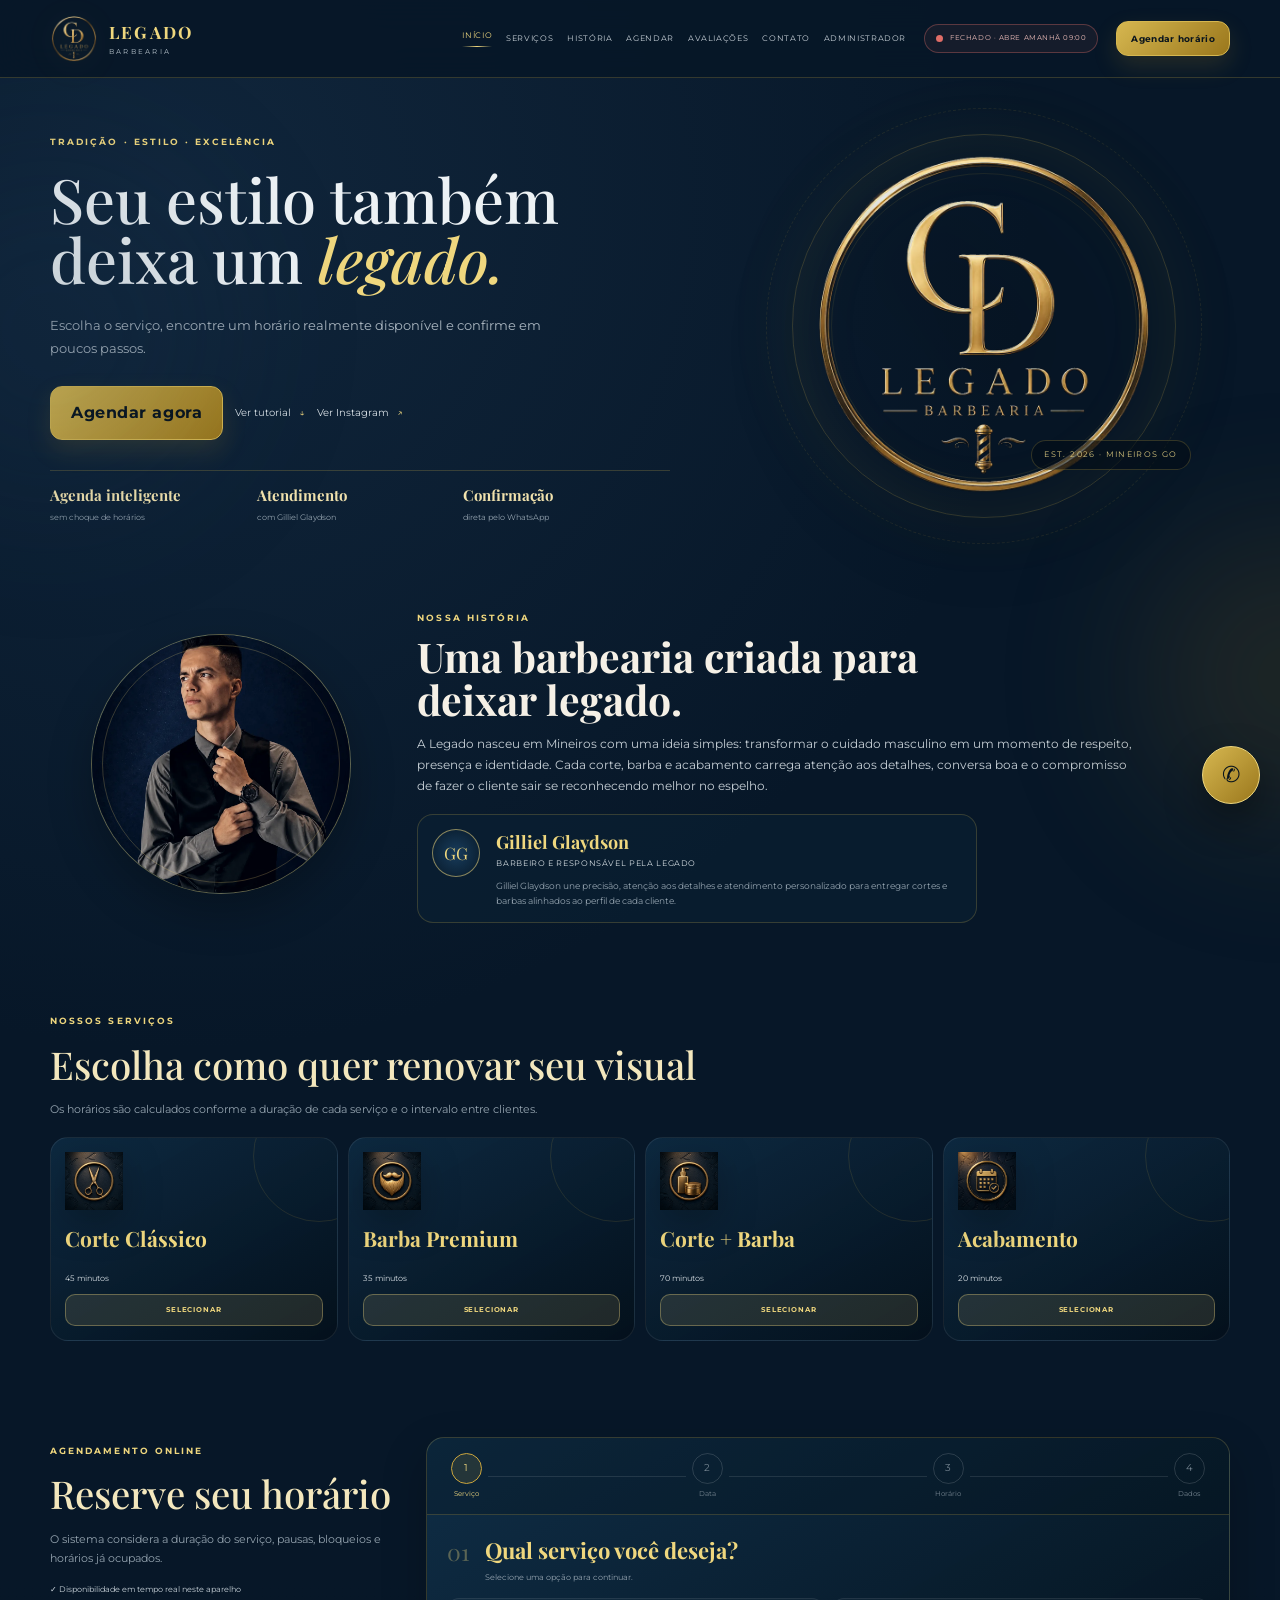
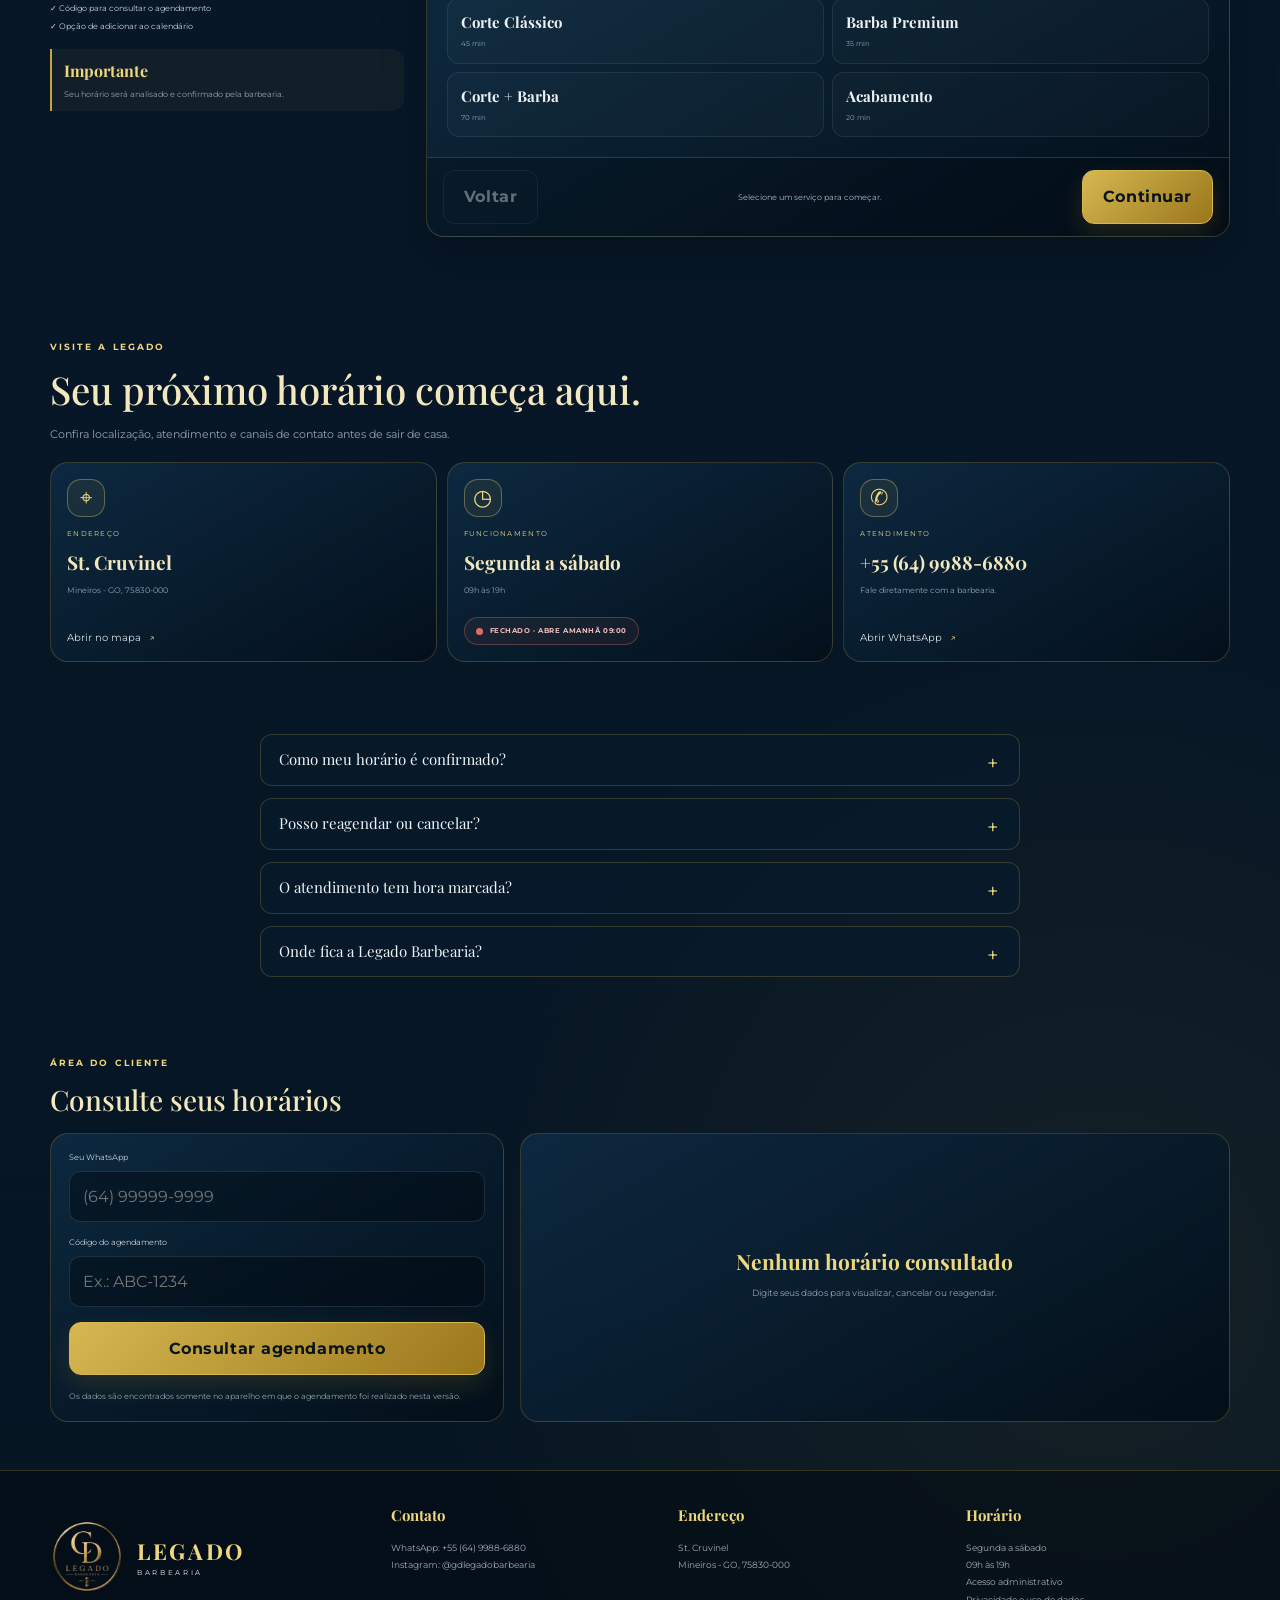
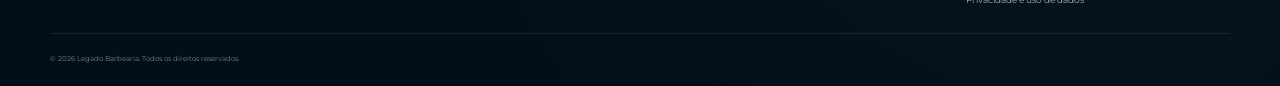
==== commit a3079e44: "Add files via upload" ====
--- a/index.html
+++ b/index.html
@@ -43,7 +43,7 @@
       <a href="#inicio">Início</a>
       <a href="#servicos">Serviços</a>
       <a href="#como-usar">Tutorial</a>
-      <a href="#sobre">Sobre</a>
+      <a href="#sobre">História</a>
       <a href="#portfolio">Portfólio</a>
       <a href="#agendar">Agendar</a>
       <a href="#meus-horarios">Meus horários</a>
@@ -116,9 +116,9 @@
         </div>
       </div>
       <div class="about-copy reveal">
-        <span class="eyebrow" id="aboutEyebrow">CONHEÇA A LEGADO</span>
-        <h2 id="aboutTitle">Tradição, técnica e personalidade em cada detalhe.</h2>
-        <p id="aboutText">A Legado Barbearia nasceu para oferecer uma experiência completa: atendimento com hora marcada, ambiente sofisticado e cuidado pensado para valorizar o estilo de cada cliente.</p>
+        <span class="eyebrow" id="aboutEyebrow">NOSSA HISTÓRIA</span>
+        <h2 id="aboutTitle">Uma barbearia criada para deixar legado.</h2>
+        <p id="aboutText">A Legado nasceu em Mineiros com uma ideia simples: transformar o cuidado masculino em um momento de respeito, presença e identidade. Cada corte, barba e acabamento carrega atenção aos detalhes, conversa boa e o compromisso de fazer o cliente sair se reconhecendo melhor no espelho.</p>
         <div class="professional-card">
           <div class="professional-monogram">GG</div>
           <div><strong id="professionalName">Gilliel Glaydson</strong><span>Barbeiro e responsável pela Legado</span><p id="professionalBio">Precisão, atenção aos detalhes e atendimento personalizado.</p></div>
--- a/styles.css
+++ b/styles.css
@@ -74,3 +74,316 @@
 @media(max-width:620px){.tutorial-steps{grid-template-columns:1fr}.tutorial-step{min-height:auto}.tutorial-callout{padding:22px}.tutorial-actions{display:grid;width:100%}.tutorial-actions .button{width:100%}}
 
 .confirmation-pending-note{margin:-8px 0 18px;color:#b8c5ce;font-size:10px;line-height:1.7;text-align:center}
+
+/* Ajuste final mobile: evita tela encolhida e deixa o site confortável no telefone. */
+@media(max-width:700px){
+  html,body{width:100%;max-width:100%;overflow-x:hidden}
+  body{font-size:16px}
+  .site-header{width:100%;min-width:0}
+  .brand{min-width:0}.brand strong{font-size:16px}.brand small{letter-spacing:.28em}
+  .hero,.section,.booking-section,.legal-page{width:100%;max-width:100%;padding-left:18px;padding-right:18px;margin-left:0;margin-right:0}
+  .hero{display:block;padding-top:44px}.hero-copy{text-align:left}.hero-copy h1{font-size:42px;line-height:1.02}.hero-copy>p{font-size:14px;line-height:1.7}
+  .hero-mark{min-height:240px}.hero-mark img{width:min(78vw,300px)}.logo-halo{width:min(82vw,330px)}
+  .section-heading h2,.booking-intro h2,.experience-card h2,.about-copy h2{font-size:34px;line-height:1.08}
+  .section-heading p,.booking-intro>p,.experience-card p,.about-copy>p{font-size:13px;line-height:1.7}
+  .services-grid,.about-section,.tutorial-steps,.visit-grid,.testimonials-grid,.faq-grid,.manage-grid,.field-grid,.choice-grid{grid-template-columns:1fr!important}
+  .about-media{min-height:auto}.about-photo-frame{width:100%;max-width:none;aspect-ratio:4/5}.about-photo-frame span{left:16px;right:16px;letter-spacing:.18em}
+  .professional-card{grid-template-columns:48px minmax(0,1fr)}.professional-monogram{width:48px;height:48px}
+  .booking-card{width:100%;max-width:100%;border-radius:18px}.steps{grid-template-columns:repeat(4,1fr);gap:6px;padding:14px 10px}.steps i{display:none}.step span{width:34px;height:34px}.form-step{padding:20px 14px}.form-title h3{font-size:24px}.form-title p{font-size:11px;line-height:1.5}
+  .date-strip{grid-template-columns:repeat(2,minmax(0,1fr));max-height:none;padding-right:0}.date-button,.time-button{min-height:72px}.time-grid{grid-template-columns:repeat(2,minmax(0,1fr))}
+  .date-picker-label{max-width:none}.field-grid input,.field-grid select,.field-grid textarea,.lookup-card input{min-height:48px;font-size:16px}
+  .form-footer{grid-template-columns:1fr;align-items:stretch}.summary-mini{grid-column:auto;grid-row:auto;font-size:11px;text-align:left}.form-footer .button{width:100%;min-height:48px;font-size:11px}
+  .portfolio-grid{grid-template-columns:1fr!important}.portfolio-card,.portfolio-card.featured{min-height:330px}.portfolio-card-content{left:16px;right:16px;bottom:17px}.portfolio-card-content h3{font-size:24px}.portfolio-footer,.testimonial-cta,.tutorial-callout{display:grid;align-items:stretch}.portfolio-footer .button,.testimonial-cta .button,.tutorial-actions .button{width:100%}
+  .portfolio-lightbox-card{width:100%;grid-template-columns:1fr}.portfolio-lightbox-media>img,.portfolio-lightbox-card>img{min-height:260px;height:40vh}.lightbox-thumbnails{overflow-x:auto;flex-wrap:nowrap}.lightbox-thumb{flex:0 0 56px}
+  .client-booking-head,.experience-card{display:grid}.client-booking-details{grid-template-columns:1fr!important}.client-actions,.modal-actions,.hero-actions,.about-actions,.experience-actions,.tutorial-actions{display:grid;grid-template-columns:1fr}.button{width:100%;min-height:48px}
+  .visit-card,.testimonial-card,.tutorial-step{min-height:auto;padding:20px}.floating-whatsapp{display:none}footer{grid-template-columns:1fr!important;padding-left:18px;padding-right:18px;padding-bottom:88px}
+  .modal{padding:10px}.modal-card{width:100%;border-radius:18px;padding:22px 16px}.toast{left:12px;right:12px;bottom:78px;max-width:none;font-size:11px}
+}
+@media(max-width:380px){
+  .hero-copy h1{font-size:36px}.section-heading h2,.booking-intro h2,.experience-card h2,.about-copy h2{font-size:30px}
+  .date-strip,.time-grid{grid-template-columns:1fr}.steps{padding-left:6px;padding-right:6px}.step span{width:30px;height:30px}
+}
+
+/* Acabamento premium e fluxo mobile compacto */
+.brand img{animation:logoFloat 5.8s ease-in-out infinite}
+@keyframes logoFloat{0%,100%{transform:translateY(0)}50%{transform:translateY(-4px)}}
+.main-nav a.active{color:var(--gold-light)}
+.main-nav a.active:after{content:"";display:block;height:1px;margin-top:5px;background:linear-gradient(90deg,transparent,var(--gold-light),transparent)}
+.service-card{min-height:230px;padding:20px;gap:13px}
+.service-card img{width:68px;height:68px;margin-bottom:4px}
+.service-card>span{padding-top:13px}
+.service-select-cta{margin-top:0;display:inline-flex;align-items:center;justify-content:center;min-height:38px;border-radius:10px;background:rgba(239,215,126,.12);border:1px solid rgba(239,215,126,.34);color:var(--gold-light);font-size:8px;text-transform:uppercase;letter-spacing:.12em}
+.service-card:hover .service-select-cta,.service-card:active .service-select-cta{background:linear-gradient(135deg,#d6b750,#9a771c);color:#07131d}
+.time-grid{grid-template-columns:1fr}
+.time-context{grid-column:1/-1;position:sticky;top:92px;z-index:2;display:flex;justify-content:space-between;gap:12px;align-items:center;padding:12px 14px;border:1px solid rgba(239,215,126,.24);border-radius:13px;background:rgba(5,18,31,.94);backdrop-filter:blur(12px)}
+.time-context strong{font-family:var(--serif);color:var(--gold-light);font-size:18px}
+.time-context span{font-size:8px;color:var(--muted)}
+.time-period{display:grid;gap:9px}
+.time-period h4{font-family:var(--serif);font-size:19px;color:#f1e3b3;margin:4px 0}
+.time-period-grid{display:grid;grid-template-columns:repeat(4,minmax(0,1fr));gap:9px}
+.time-button{transition:transform .18s,border-color .18s,background .18s,box-shadow .18s}
+.time-button:hover,.time-button:active{transform:translateY(-2px);border-color:rgba(239,215,126,.45)}
+.time-button.selected{box-shadow:0 0 0 1px rgba(239,215,126,.32),0 12px 26px rgba(0,0,0,.2)}
+.lookup-card,.lookup-result{min-height:0;padding:20px}
+.manage-section{padding-top:55px}
+footer{padding-top:34px;padding-bottom:22px}
+.floating-whatsapp{bottom:96px;animation:whatsappPulse 3.6s ease-in-out infinite}
+@keyframes whatsappPulse{0%,100%{box-shadow:0 16px 38px rgba(0,0,0,.38)}50%{box-shadow:0 16px 38px rgba(0,0,0,.38),0 0 0 8px rgba(239,215,126,.08)}}
+.mobile-booking-cta{min-height:44px;left:12px;right:12px;bottom:calc(10px + env(safe-area-inset-bottom));border-radius:12px;transform:translateY(0);opacity:1;transition:transform .24s ease,opacity .24s ease}
+.mobile-booking-cta.is-hidden{transform:translateY(calc(120% + env(safe-area-inset-bottom)));opacity:0;pointer-events:none}
+
+@media(max-width:850px){
+  .main-nav{display:flex;opacity:0;transform:translateY(-8px) scale(.98);pointer-events:none;transition:opacity .22s ease,transform .22s ease;backdrop-filter:blur(18px);background:rgba(7,24,39,.88)}
+  .main-nav.open{opacity:1;transform:none;pointer-events:auto}
+  .main-nav a.active{background:rgba(215,180,74,.1)}
+  .time-period-grid{grid-template-columns:repeat(3,minmax(0,1fr))}
+}
+@media(max-width:700px){
+  body{padding-bottom:calc(62px + env(safe-area-inset-bottom))}
+  .hero,.section,.booking-section{padding-top:48px;padding-bottom:48px}
+  .section-heading{margin-bottom:24px}
+  .services-grid{gap:11px}
+  .service-card{min-height:0;padding:16px;border-radius:16px;grid-template-columns:58px minmax(0,1fr);display:grid;align-items:center}
+  .service-card img{width:54px;height:54px;margin:0}
+  .service-card>div{min-width:0}.service-card h3{font-size:20px}.service-card p{font-size:10px;line-height:1.5}
+  .service-card>span,.service-select-cta{grid-column:1/-1}
+  .tutorial-step{grid-template-columns:42px minmax(0,1fr);gap:13px;padding:16px}.tutorial-number{font-size:26px}.tutorial-step h3{font-size:20px}.tutorial-step p{font-size:10px;line-height:1.55}
+  .time-context{position:static;display:grid;gap:3px}.time-period-grid{grid-template-columns:repeat(2,minmax(0,1fr))}.time-button{min-height:62px}
+  .lookup-card,.lookup-result{padding:16px;border-radius:17px}.empty-state{min-height:130px}.empty-state p{font-size:10px}
+  footer{gap:18px;padding-top:28px;padding-bottom:76px}.footer-brand img{width:58px}
+  .mobile-booking-cta{display:flex;font-size:9px;letter-spacing:.03em}
+}
+@media(max-width:380px){.time-period-grid{grid-template-columns:1fr}.service-card{grid-template-columns:1fr}.service-card img{width:58px;height:58px}}
+
+@media(max-width:700px){
+  .floating-whatsapp{display:grid;right:14px;bottom:calc(68px + env(safe-area-inset-bottom));width:48px;height:48px}
+  .floating-whatsapp small{display:none}
+}
+
+/* Enquadramento premium definitivo */
+:root{--page-max:1180px;--page-gutter:clamp(18px,4vw,48px);--panel-radius:18px}
+body{line-height:1.45}
+.site-header{height:78px;padding-left:max(18px,calc((100vw - var(--page-max))/2));padding-right:max(18px,calc((100vw - var(--page-max))/2));gap:18px}
+.brand img{width:48px;height:48px}.brand strong{font-size:17px}.brand small{letter-spacing:.32em}
+.main-nav{gap:14px}.main-nav a{font-size:8px;white-space:nowrap}
+.header-cta{padding:10px 14px}
+.hero,.section,.booking-section,.legal-page{width:min(var(--page-max),calc(100% - 40px));max-width:var(--page-max);margin-left:auto;margin-right:auto;padding-left:0;padding-right:0}
+.hero{min-height:auto;padding-top:72px;padding-bottom:68px;grid-template-columns:minmax(0,1.04fr) minmax(320px,.82fr);gap:clamp(32px,5vw,70px)}
+.hero-copy{text-align:left}.hero-copy h1{font-size:clamp(48px,5.4vw,76px);max-width:680px}.hero-copy>p{font-size:13px;max-width:560px}
+.hero-actions{gap:12px;margin:26px 0 30px}.trust-row{max-width:620px}
+.hero-mark{min-height:430px}.hero-mark img{width:min(78%,360px)}.logo-halo{width:min(78%,390px)}
+.section,.booking-section{padding-top:72px;padding-bottom:72px}
+.section-heading{max-width:680px;margin-bottom:28px}.section-heading h2,.booking-intro h2,.experience-card h2{font-size:clamp(34px,3.6vw,50px)}.section-heading p,.booking-intro>p,.experience-card p{font-size:11px}
+.services-grid{grid-template-columns:repeat(4,minmax(0,1fr));gap:13px}
+.service-card{min-height:0;border-radius:var(--panel-radius);padding:18px}.service-card img{width:58px;height:58px}.service-card h3{font-size:21px}.service-card p{font-size:9px;line-height:1.55}
+.tutorial-steps{grid-template-columns:repeat(3,minmax(0,1fr));gap:13px}.tutorial-step{min-height:0;border-radius:var(--panel-radius);padding:18px;gap:13px}.tutorial-number{font-size:28px}.tutorial-step h3{font-size:20px}.tutorial-step p{font-size:9px;line-height:1.6}.tutorial-callout{border-radius:var(--panel-radius);padding:20px}
+.about-section{grid-template-columns:minmax(300px,.86fr) minmax(0,1fr);gap:clamp(28px,5vw,66px)}.about-media{min-height:0}.about-photo-frame{width:min(100%,410px)}
+.portfolio-grid{grid-template-columns:repeat(3,minmax(0,1fr));gap:14px}.portfolio-card,.portfolio-card.featured{min-height:340px;border-radius:var(--panel-radius)}.portfolio-card-content{left:18px;right:18px;bottom:18px}.portfolio-card-content h3{font-size:24px}
+.testimonials-grid{grid-template-columns:repeat(3,minmax(0,1fr));gap:14px}.testimonial-card{min-height:0;border-radius:var(--panel-radius);padding:20px}.testimonial-card blockquote{font-size:17px;margin:14px 0 18px}
+.visit-grid{grid-template-columns:repeat(3,minmax(0,1fr));gap:14px}.visit-card{min-height:0;border-radius:var(--panel-radius);padding:20px}
+.booking-section{grid-template-columns:minmax(260px,.56fr) minmax(0,1fr);gap:32px;align-items:start}.booking-intro{top:100px}.booking-card{border-radius:22px}.steps{padding:18px 22px}.form-step{padding:26px}.form-title{margin-bottom:18px}.choice-grid{gap:10px}.date-strip{grid-template-columns:repeat(5,minmax(0,1fr));max-height:none}.date-button{min-height:74px}.time-period-grid{grid-template-columns:repeat(4,minmax(0,1fr))}.form-footer{padding:17px 22px}
+.manage-grid{grid-template-columns:minmax(260px,.78fr) minmax(0,1.22fr);gap:16px}.lookup-card,.lookup-result{border-radius:var(--panel-radius);padding:18px}.client-booking-details{grid-template-columns:repeat(3,minmax(0,1fr))}
+.experience-card{border-radius:22px;padding:34px 36px}
+footer{padding-left:max(20px,calc((100vw - var(--page-max))/2));padding-right:max(20px,calc((100vw - var(--page-max))/2));grid-template-columns:1.2fr repeat(3,minmax(0,1fr));gap:24px}
+
+@media(max-width:1120px){
+  .site-header{height:74px}.business-status,.header-cta{display:none}.menu-button{display:block}
+  .main-nav{display:flex;position:absolute;left:18px;right:18px;top:66px;flex-direction:column;align-items:stretch;gap:4px;opacity:0;transform:translateY(-8px) scale(.98);pointer-events:none;border:1px solid var(--line);border-radius:16px;padding:10px;background:rgba(7,24,39,.93);backdrop-filter:blur(18px);box-shadow:var(--shadow)}
+  .main-nav.open{opacity:1;transform:none;pointer-events:auto}.main-nav a{padding:12px;border-radius:10px}
+  .hero{grid-template-columns:1fr}.hero-mark{min-height:330px}.hero-copy>p,.trust-row{margin-left:0;margin-right:0}
+  .services-grid,.portfolio-grid,.testimonials-grid,.visit-grid{grid-template-columns:repeat(2,minmax(0,1fr))}
+  .booking-section{grid-template-columns:1fr}.booking-intro{position:static}.manage-grid{grid-template-columns:1fr}
+}
+@media(max-width:720px){
+  body{font-size:16px;padding-bottom:calc(64px + env(safe-area-inset-bottom))}
+  .site-header{height:68px;padding-left:14px;padding-right:14px}.brand{min-width:0}.brand img{width:44px;height:44px}.brand strong{font-size:15px}.brand small{letter-spacing:.24em}.menu-button{width:40px;height:40px}
+  .hero,.section,.booking-section,.legal-page{width:calc(100% - 28px);padding-top:42px;padding-bottom:42px}
+  .hero{display:grid;gap:18px}.hero-copy h1{font-size:38px;line-height:1.03;margin:12px 0 14px}.hero-copy>p{font-size:13px}.hero-actions{display:grid;margin:20px 0}.hero-actions .button,.hero-actions .text-link{width:100%;justify-content:center}.trust-row{grid-template-columns:1fr;gap:8px}.trust-row div{padding-top:11px}
+  .hero-mark{min-height:220px}.hero-mark img{width:min(72vw,245px)}.hero-stamp{right:auto;left:50%;bottom:2px;transform:translateX(-50%);white-space:nowrap}
+  .section-heading{margin-bottom:20px}.section-heading h2,.booking-intro h2,.experience-card h2,.about-copy h2{font-size:30px}.section-heading p,.booking-intro>p,.about-copy>p{font-size:12px}
+  .services-grid,.portfolio-grid,.testimonials-grid,.visit-grid,.tutorial-steps,.faq-grid,.field-grid,.choice-grid{grid-template-columns:1fr!important}
+  .service-card{display:grid;grid-template-columns:52px minmax(0,1fr);gap:12px;padding:15px;align-items:center}.service-card img{width:50px;height:50px}.service-card h3{font-size:19px}.service-card p{font-size:10px}.service-card>span,.service-select-cta{grid-column:1/-1}
+  .tutorial-step{grid-template-columns:38px minmax(0,1fr);padding:15px}.tutorial-callout{display:grid;padding:18px}.tutorial-actions{display:grid;width:100%}
+  .about-section{grid-template-columns:1fr}.about-photo-frame{width:100%;aspect-ratio:4/5}.professional-card{grid-template-columns:48px minmax(0,1fr)}
+  .portfolio-card,.portfolio-card.featured{min-height:300px}.portfolio-footer,.testimonial-cta{display:grid;align-items:stretch}.portfolio-footer .button,.testimonial-cta .button{width:100%}
+  .booking-card{border-radius:18px}.steps{grid-template-columns:repeat(4,1fr);gap:6px;padding:12px}.steps i,.step small{display:none}.step span{width:32px;height:32px}.form-step{padding:18px 14px}.form-title{gap:10px}.form-title>span{font-size:24px}.form-title h3{font-size:22px}
+  .date-strip{grid-template-columns:repeat(2,minmax(0,1fr))}.date-button{min-height:66px}.time-context{position:static;display:grid}.time-period-grid{grid-template-columns:repeat(2,minmax(0,1fr))}.time-button{min-height:60px}
+  .form-footer{grid-template-columns:1fr;padding:14px}.summary-mini{text-align:left;font-size:11px}.form-footer .button,.button{width:100%;min-height:46px}
+  .client-booking-head,.experience-card{display:grid}.client-booking-details{grid-template-columns:1fr!important}.client-actions,.modal-actions,.about-actions,.experience-actions{display:grid;grid-template-columns:1fr}
+  footer{grid-template-columns:1fr;padding-left:14px;padding-right:14px;padding-bottom:82px;gap:16px}.footer-brand img{width:56px}
+  .mobile-booking-cta{display:flex;left:12px;right:12px;min-height:42px}.floating-whatsapp{display:grid;right:14px;bottom:calc(66px + env(safe-area-inset-bottom));width:46px;height:46px}.floating-whatsapp small{display:none}
+}
+@media(max-width:390px){
+  .hero-copy h1{font-size:34px}.section-heading h2,.booking-intro h2,.experience-card h2,.about-copy h2{font-size:28px}
+  .date-strip,.time-period-grid{grid-template-columns:1fr}.service-card{grid-template-columns:1fr}.service-card img{width:54px;height:54px}
+}
+
+/* Experiência de aplicativo: menos conteúdo visível, mais foco no agendamento */
+main{display:flex;flex-direction:column}
+#inicio{order:1}#servicos{order:2}#agendar{order:3}#avaliacoes{order:4}#visite{order:5}#duvidas{order:6}#meus-horarios{order:7}
+.tutorial-section,.about-section,.portfolio-section,.experience-section{display:none!important}
+.main-nav a[href="#como-usar"],.main-nav a[href="#sobre"],.main-nav a[href="#portfolio"],.main-nav a[href="#meus-horarios"],.main-nav a[href="#duvidas"]{display:none}
+.hero{padding-top:50px;padding-bottom:44px}
+.hero-copy h1{font-size:clamp(42px,4.8vw,64px)}
+.hero-copy>p{max-width:500px}
+.hero-mark{min-height:300px}
+.trust-row div{padding-top:14px}
+.section,.booking-section{padding-top:48px;padding-bottom:48px}
+.section-heading{margin-bottom:18px}
+.section-heading h2,.booking-intro h2,.experience-card h2{font-size:clamp(30px,3vw,42px)}
+.services-grid{grid-template-columns:repeat(4,minmax(0,1fr));gap:10px}
+.service-card{padding:14px;gap:9px}
+.service-card p{display:none}
+.service-card:focus-within p,.service-card:hover p{display:block}
+.service-card>span{border-top:0;padding-top:2px;font-size:8px}
+.service-select-cta{min-height:32px;font-size:7px}
+.booking-section{grid-template-columns:minmax(220px,.44fr) minmax(0,1fr);gap:22px}
+.booking-intro p{max-width:380px}
+.booking-perks{margin:16px 0;gap:7px}.booking-perks span{font-size:8px}
+.notice-card{padding:10px 12px}.notice-card p{font-size:8px}
+.booking-card{border-radius:18px;box-shadow:0 18px 45px rgba(0,0,0,.24)}
+.steps{padding:14px 18px}
+.form-step{padding:20px}
+.form-title{margin-bottom:14px}.form-title>span{font-size:23px}.form-title h3{font-size:22px}.form-title p{font-size:8px}
+.choice-grid{grid-template-columns:repeat(2,minmax(0,1fr));gap:8px}
+.choice{padding:13px;border-radius:12px}.choice strong{font-size:15px}.choice small{font-size:7px}
+.date-strip{grid-template-columns:repeat(7,minmax(0,1fr));gap:7px}
+.date-button{min-height:58px;border-radius:11px}.date-button strong{font-size:18px}
+.date-picker-label{margin-top:10px}
+.time-context{padding:10px 12px}.time-period{gap:7px}.time-period h4{font-size:16px}.time-period-grid{gap:7px}
+.time-button{min-height:54px;font-size:12px;border-radius:11px}
+.form-footer{padding:12px 16px}
+.summary-mini{font-size:8px}
+.testimonials-grid{display:flex!important;grid-template-columns:none!important;overflow:hidden;scroll-snap-type:x mandatory;scroll-behavior:smooth;gap:0;border:1px solid var(--line);border-radius:18px;background:rgba(7,24,39,.55)}
+.testimonial-card{flex:0 0 100%;scroll-snap-align:start;border:0;border-radius:0;background:transparent;min-height:160px;padding:22px 24px}
+.testimonial-card blockquote{font-size:16px;line-height:1.45;margin:12px 0 16px}
+.testimonial-cta{display:none}
+.visit-grid{grid-template-columns:repeat(3,minmax(0,1fr));gap:10px}
+.visit-card{padding:16px}.visit-icon{width:38px;height:38px;margin-bottom:12px}.visit-card h3{font-size:19px}.visit-card p{font-size:8px}
+.faq-section{padding-top:24px}.faq-section .section-heading{display:none}.faq-grid{max-width:760px;grid-template-columns:1fr}.faq-grid details{border-radius:12px}.faq-grid summary{padding:14px 28px 14px 0;font-size:15px}
+.manage-section{padding-top:24px}.manage-section .section-heading h2{font-size:28px}.manage-section .section-heading p{display:none}
+.mobile-booking-cta{min-height:36px;font-size:8px;box-shadow:0 8px 24px rgba(0,0,0,.28);left:18px;right:18px}
+
+@media(max-width:1120px){
+  .booking-section{grid-template-columns:1fr}
+  .booking-intro{display:grid;grid-template-columns:1fr auto;gap:16px;align-items:end}
+  .booking-intro .notice-card{display:none}
+  .services-grid{grid-template-columns:repeat(3,minmax(0,1fr))}
+}
+@media(max-width:720px){
+  #meus-horarios{display:none}
+  .hero,.section,.booking-section{padding-top:30px;padding-bottom:30px}
+  .hero{gap:10px}.hero-copy h1{font-size:32px}.hero-copy>p{font-size:12px}.hero-mark{display:none}
+  .trust-row{grid-template-columns:repeat(3,minmax(0,1fr));gap:0}.trust-row div{padding:10px 6px 0 0}.trust-row strong{font-size:12px}.trust-row span{font-size:7px}
+  .services-grid{grid-template-columns:repeat(2,minmax(0,1fr))!important;gap:8px}
+  .service-card{display:grid;grid-template-columns:1fr;padding:12px;gap:7px;min-height:112px}
+  .service-card img{display:none}.service-card h3{font-size:16px;margin:0}.service-card>span{font-size:8px}.service-select-cta{min-height:30px}
+  .booking-intro{display:block}.booking-intro h2{font-size:28px}.booking-intro>p,.booking-perks,.notice-card{display:none}
+  .booking-card{border-radius:16px}.steps{padding:10px}.step span{width:28px;height:28px}
+  .form-step{padding:15px 12px}.form-title>span{display:none}.form-title h3{font-size:20px}
+  .choice-grid{grid-template-columns:repeat(2,minmax(0,1fr))!important}.choice{padding:11px;min-height:66px}.choice strong{font-size:14px}.choice small{font-size:7px}
+  .date-strip{grid-template-columns:repeat(4,minmax(0,1fr));gap:6px}.date-button{min-height:52px}.date-button strong{font-size:17px}.date-button span,.date-button small{font-size:6px}
+  .date-picker-label{display:none}
+  .time-period-grid{grid-template-columns:repeat(3,minmax(0,1fr))}.time-button{min-height:50px;font-size:11px}
+  .field-grid{gap:9px}.field-grid textarea{min-height:80px}
+  .testimonials-grid{border-radius:16px}.testimonial-card{min-height:150px;padding:18px}.testimonial-card blockquote{font-size:15px}
+  .visit-grid{grid-template-columns:1fr!important}.visit-card{display:grid;grid-template-columns:38px minmax(0,1fr);gap:12px;align-items:center}.visit-card .text-link,.visit-card .visit-live-status{grid-column:2}.visit-card p{margin:0}
+  .faq-section{display:block}.faq-grid details{padding:0 14px}
+  .mobile-booking-cta{left:22px;right:22px;min-height:34px;font-size:8px;bottom:calc(8px + env(safe-area-inset-bottom))}
+  .floating-whatsapp{width:42px;height:42px;bottom:calc(54px + env(safe-area-inset-bottom))}
+}
+
+/* Correção mobile da seção contato/localização */
+.floating-whatsapp.is-hidden{transform:translateY(calc(130% + env(safe-area-inset-bottom)));opacity:0;pointer-events:none}
+@media(max-width:720px){
+  .visit-section{padding-top:22px}
+  .visit-section .section-heading{margin-bottom:14px}
+  .visit-section .section-heading h2{font-size:27px}
+  .visit-section .section-heading p{display:none}
+  .visit-grid{gap:9px}
+  .visit-card{
+    min-height:0!important;
+    display:grid!important;
+    grid-template-columns:42px minmax(0,1fr)!important;
+    align-items:center!important;
+    gap:10px 12px!important;
+    padding:14px!important;
+    border-radius:16px!important;
+  }
+  .visit-card .visit-icon{grid-row:1/4;grid-column:1;width:42px;height:42px;margin:0}
+  .visit-card small,.visit-card h3,.visit-card p,.visit-card .text-link,.visit-card .visit-live-status{grid-column:2!important}
+  .visit-card small{font-size:6px;letter-spacing:.14em}
+  .visit-card h3{
+    font-size:18px!important;
+    line-height:1.12!important;
+    margin:0!important;
+    max-width:100%;
+    overflow-wrap:normal;
+    word-break:normal;
+  }
+  #visitPhone{font-size:17px!important;white-space:nowrap}
+  #visitAddress,#visitBusinessDays{white-space:normal}
+  .visit-card p{font-size:8px!important;line-height:1.35!important;margin:0!important}
+  .visit-card .text-link{font-size:9px;margin-top:2px}
+  .visit-live-status{width:100%;justify-content:center;white-space:normal;text-align:center;padding:8px 10px;font-size:6px;line-height:1.25}
+  .faq-section{padding-top:18px;padding-bottom:24px}
+  .faq-grid{gap:8px}.faq-grid summary{font-size:17px;line-height:1.2;padding:13px 28px 13px 0}
+  footer{padding-top:34px;padding-bottom:42px}
+}
+
+/* História da barbearia: devolve alma sem pesar o fluxo */
+#sobre{order:2}#servicos{order:3}#agendar{order:4}#avaliacoes{order:5}#visite{order:6}#duvidas{order:7}#meus-horarios{order:8}
+.about-section{
+  display:grid!important;
+  grid-template-columns:minmax(220px,.42fr) minmax(0,1fr);
+  gap:26px;
+  align-items:center;
+  padding-top:36px;
+  padding-bottom:36px;
+}
+.main-nav a[href="#sobre"]{display:inline-flex}
+.about-media{min-height:0}
+.about-photo-frame{
+  width:min(100%,260px);
+  aspect-ratio:1;
+  border-radius:50%;
+  justify-self:center;
+  box-shadow:0 18px 44px rgba(0,0,0,.26);
+}
+.about-photo-frame:before{inset:10px;border-radius:50%}
+.about-photo-frame span{display:none}
+.about-copy h2{
+  max-width:620px;
+  font-size:clamp(30px,3.2vw,46px);
+  line-height:1.05;
+  margin:8px 0 12px;
+}
+.about-copy>p{
+  max-width:720px;
+  font-size:12px;
+  line-height:1.75;
+  color:#c5ced5;
+}
+.professional-card{
+  max-width:560px;
+  margin:18px 0 0;
+  padding:14px;
+  grid-template-columns:48px minmax(0,1fr);
+}
+.professional-monogram{width:48px;height:48px;font-size:17px}
+.professional-card strong{font-size:18px}
+.professional-card p{font-size:9px}
+.about-actions{display:none}
+
+@media(max-width:720px){
+  .about-section{
+    grid-template-columns:76px minmax(0,1fr)!important;
+    gap:14px;
+    padding-top:26px;
+    padding-bottom:26px;
+  }
+  .about-photo-frame{width:76px;align-self:start}
+  .about-copy h2{font-size:24px;margin-top:4px}
+  .about-copy>p{font-size:11px;line-height:1.58}
+  .professional-card{display:none}
+}
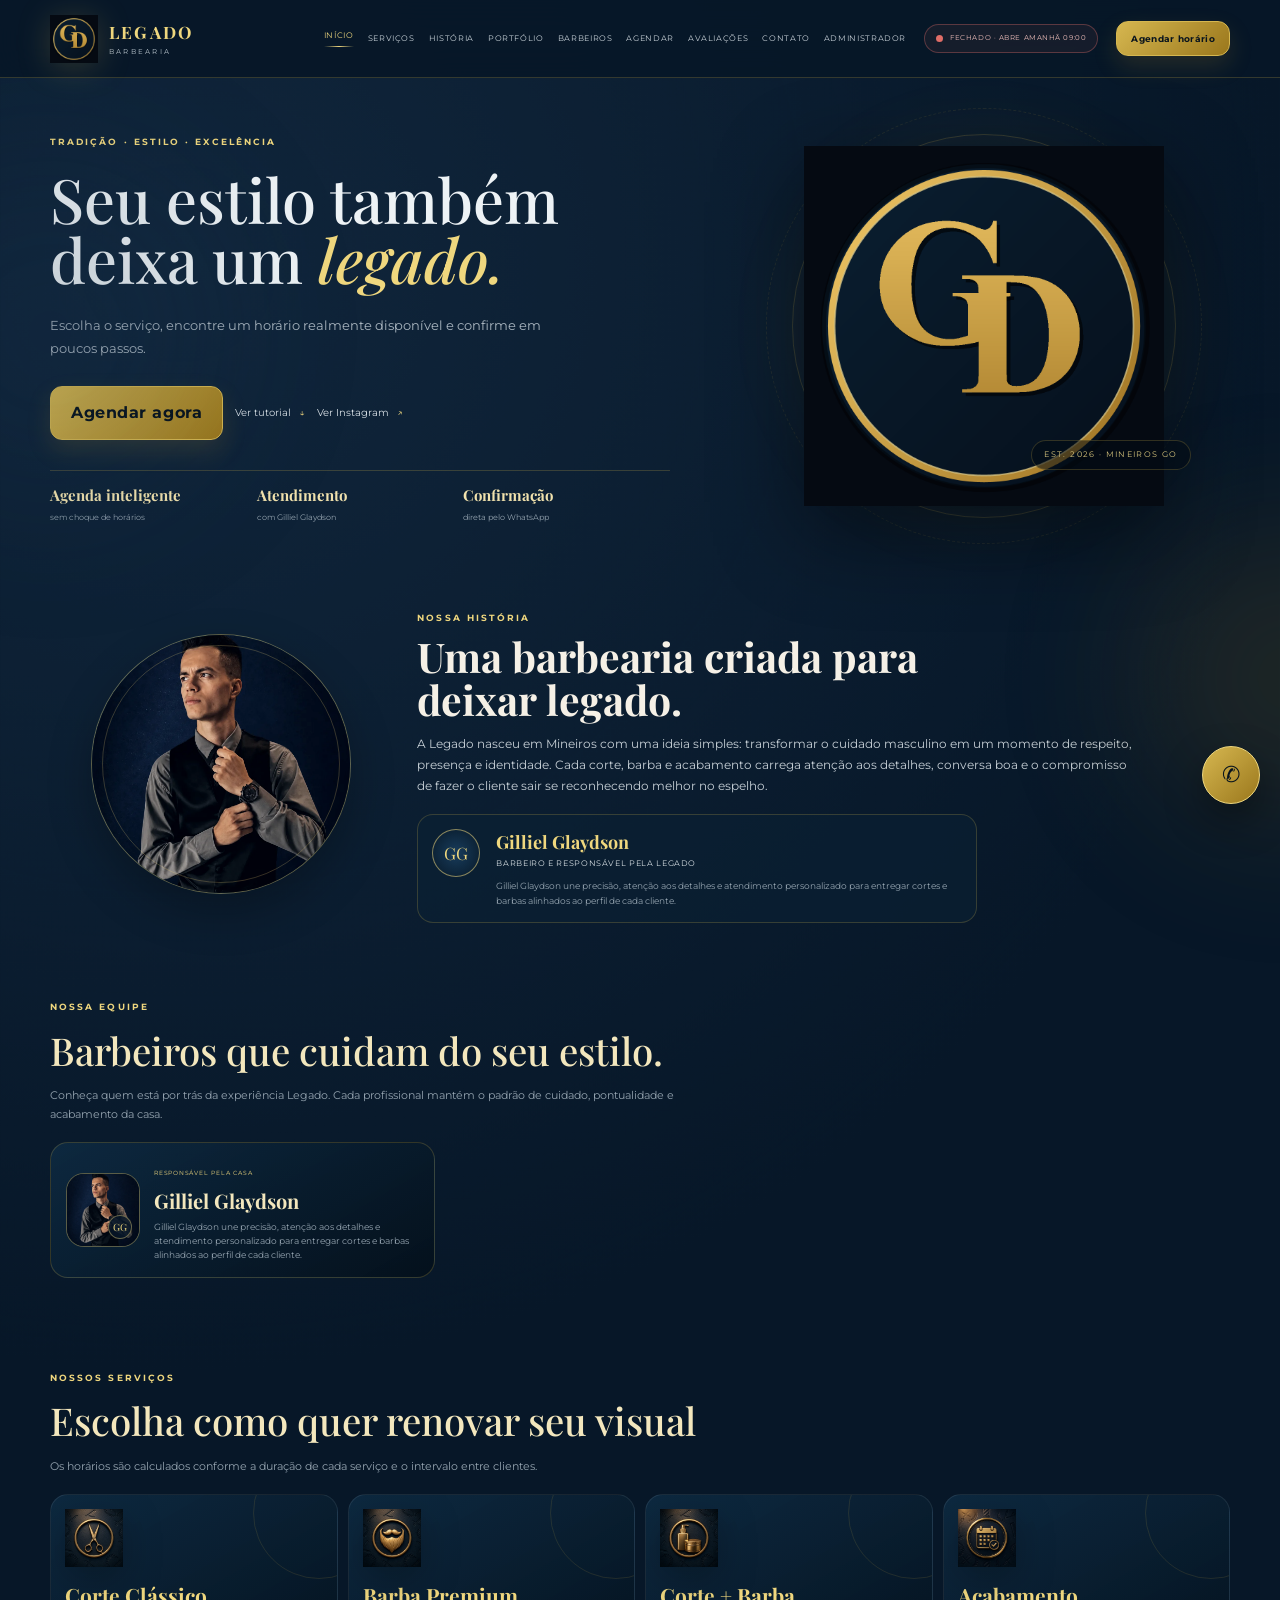
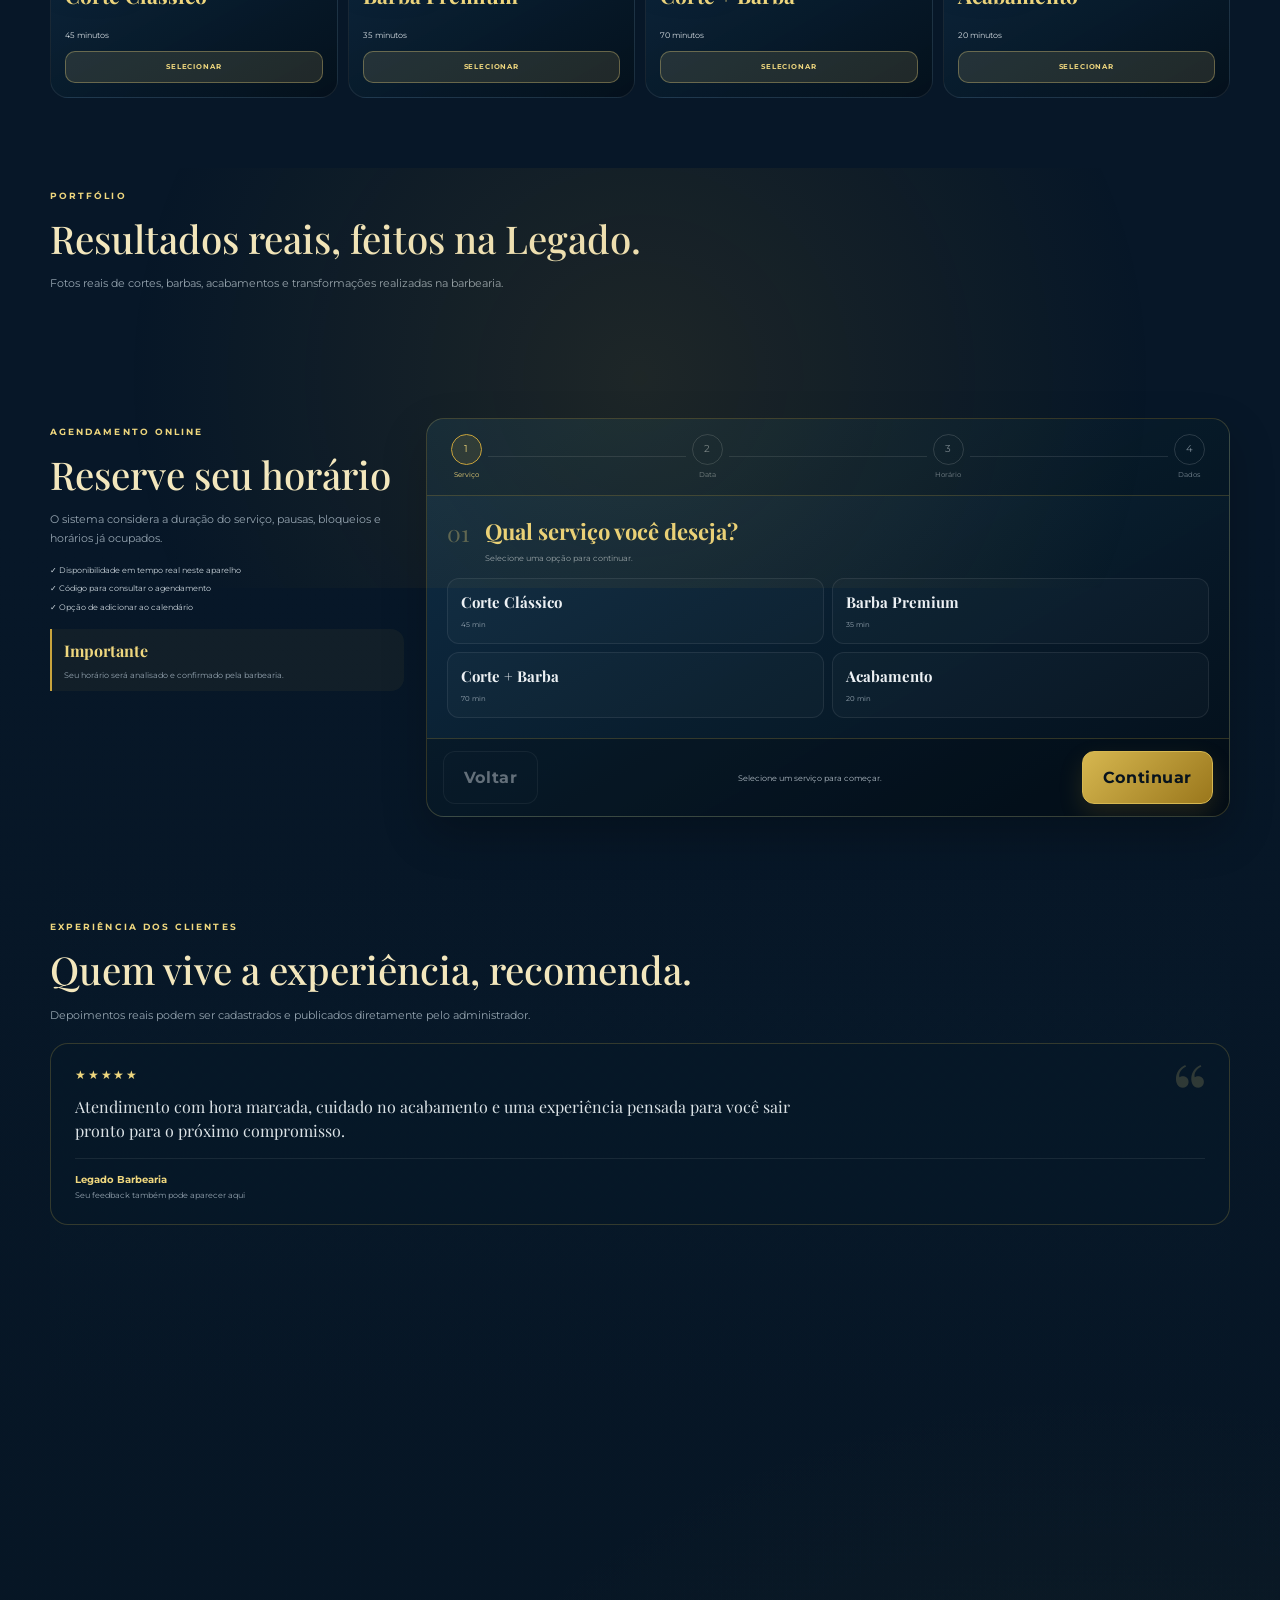
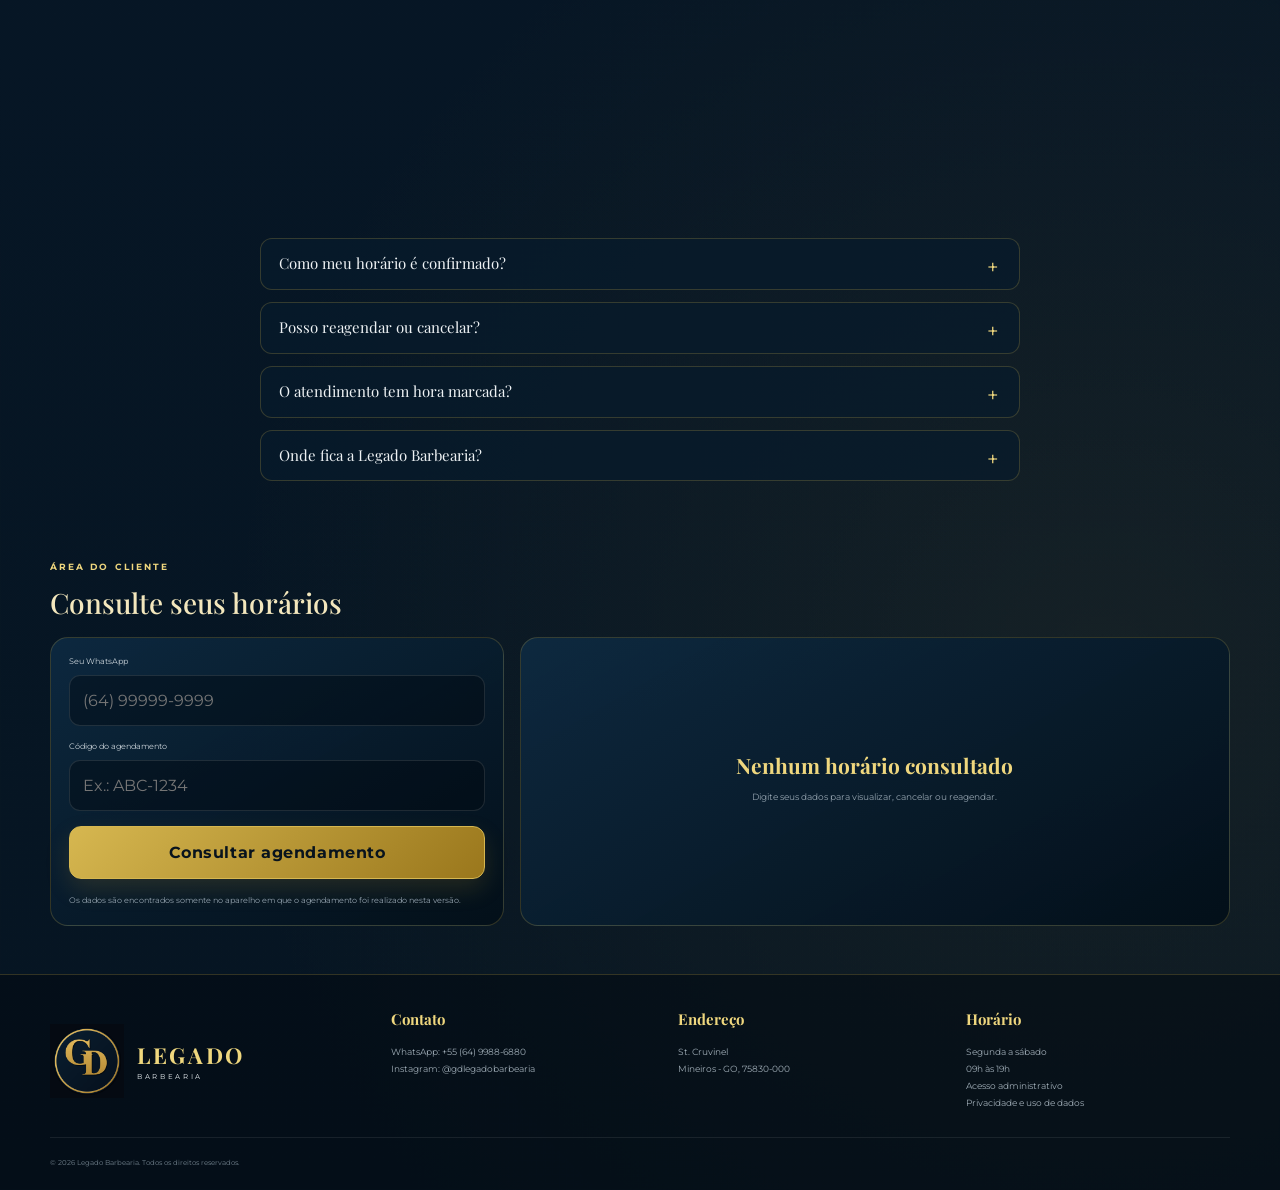
==== commit d3c982d6: "Add files via upload" ====
--- a/index.html
+++ b/index.html
@@ -45,6 +45,7 @@
       <a href="#como-usar">Tutorial</a>
       <a href="#sobre">História</a>
       <a href="#portfolio">Portfólio</a>
+      <a href="#barbeiros">Barbeiros</a>
       <a href="#agendar">Agendar</a>
       <a href="#meus-horarios">Meus horários</a>
       <a href="#avaliacoes">Avaliações</a>
@@ -130,6 +131,15 @@
       </div>
     </section>
 
+    <section class="section barbers-section" id="barbeiros">
+      <div class="section-heading reveal">
+        <span class="eyebrow">NOSSA EQUIPE</span>
+        <h2>Barbeiros que cuidam do seu estilo.</h2>
+        <p>Conheça quem está por trás da experiência Legado. Cada profissional mantém o padrão de cuidado, pontualidade e acabamento da casa.</p>
+      </div>
+      <div class="barbers-grid" id="barbersGrid"></div>
+    </section>
+
     <section class="section portfolio-section" id="portfolio">
       <div class="section-heading reveal">
         <span class="eyebrow" id="portfolioEyebrow">PORTFÓLIO</span>
@@ -190,6 +200,7 @@
 
           <section class="form-step" data-step="4">
             <div class="form-title"><span>04</span><div><h3>Seus dados</h3><p>Preencha para receber os detalhes do atendimento.</p></div></div>
+            <div class="booking-review" id="bookingReview" aria-live="polite"></div>
             <div class="field-grid">
               <label><span>Nome completo</span><input id="clientName" name="clientName" type="text" autocomplete="name" placeholder="Digite seu nome" required /></label>
               <label><span>WhatsApp</span><input id="clientPhone" name="clientPhone" type="tel" autocomplete="tel" placeholder="(64) 99999-9999" required /></label>
--- a/styles.css
+++ b/styles.css
@@ -254,10 +254,23 @@
 .time-button{min-height:54px;font-size:12px;border-radius:11px}
 .form-footer{padding:12px 16px}
 .summary-mini{font-size:8px}
+.booking-review{margin-bottom:14px;padding:14px;border:1px solid rgba(239,215,126,.28);border-radius:14px;background:linear-gradient(145deg,rgba(215,180,74,.08),rgba(3,14,24,.34));display:grid;gap:11px}
+.booking-review>strong{font-family:var(--serif);font-size:18px;color:var(--gold-light)}
+.booking-review>p{margin:0;color:var(--muted);font-size:9px;line-height:1.5}
+.booking-review-head{display:flex;justify-content:space-between;gap:12px;align-items:center}
+.booking-review-head span{font-size:7px;letter-spacing:.14em;color:var(--gold-light)}
+.booking-review-head strong{font-family:var(--serif);font-size:24px;color:#fff;white-space:nowrap}
+.booking-review-grid{display:grid;grid-template-columns:repeat(4,minmax(0,1fr));gap:8px}
+.booking-review-grid div{border:1px solid var(--soft-line);border-radius:10px;padding:9px;background:rgba(255,255,255,.025)}
+.booking-review-grid small{display:block;font-size:6px;color:var(--muted);text-transform:uppercase;letter-spacing:.08em;margin-bottom:4px}
+.booking-review-grid b{display:block;font-size:9px;color:#e9eef1;line-height:1.25}
 .testimonials-grid{display:flex!important;grid-template-columns:none!important;overflow:hidden;scroll-snap-type:x mandatory;scroll-behavior:smooth;gap:0;border:1px solid var(--line);border-radius:18px;background:rgba(7,24,39,.55)}
 .testimonial-card{flex:0 0 100%;scroll-snap-align:start;border:0;border-radius:0;background:transparent;min-height:160px;padding:22px 24px}
 .testimonial-card blockquote{font-size:16px;line-height:1.45;margin:12px 0 16px}
-.testimonial-cta{display:none}
+.testimonial-cta{display:flex;margin-top:12px;padding:14px 16px;border-radius:16px}
+.testimonial-cta h3{font-size:20px;margin:4px 0}.testimonial-cta p{font-size:8px}
+.testimonial-cta .button{min-height:38px;padding:10px 13px;font-size:8px}
+.testimonial-invite blockquote{max-width:760px}
 .visit-grid{grid-template-columns:repeat(3,minmax(0,1fr));gap:10px}
 .visit-card{padding:16px}.visit-icon{width:38px;height:38px;margin-bottom:12px}.visit-card h3{font-size:19px}.visit-card p{font-size:8px}
 .faq-section{padding-top:24px}.faq-section .section-heading{display:none}.faq-grid{max-width:760px;grid-template-columns:1fr}.faq-grid details{border-radius:12px}.faq-grid summary{padding:14px 28px 14px 0;font-size:15px}
@@ -286,7 +299,9 @@
   .date-picker-label{display:none}
   .time-period-grid{grid-template-columns:repeat(3,minmax(0,1fr))}.time-button{min-height:50px;font-size:11px}
   .field-grid{gap:9px}.field-grid textarea{min-height:80px}
+  .booking-review{padding:12px;margin-bottom:12px}.booking-review-head{display:grid;gap:2px}.booking-review-head strong{font-size:22px}.booking-review-grid{grid-template-columns:repeat(2,minmax(0,1fr));gap:7px}.booking-review-grid div{padding:8px}
   .testimonials-grid{border-radius:16px}.testimonial-card{min-height:150px;padding:18px}.testimonial-card blockquote{font-size:15px}
+  .testimonial-cta{display:grid;padding:14px}.testimonial-cta h3{font-size:18px}.testimonial-cta .button{width:100%}
   .visit-grid{grid-template-columns:1fr!important}.visit-card{display:grid;grid-template-columns:38px minmax(0,1fr);gap:12px;align-items:center}.visit-card .text-link,.visit-card .visit-live-status{grid-column:2}.visit-card p{margin:0}
   .faq-section{display:block}.faq-grid details{padding:0 14px}
   .mobile-booking-cta{left:22px;right:22px;min-height:34px;font-size:8px;bottom:calc(8px + env(safe-area-inset-bottom))}
@@ -332,7 +347,9 @@
 }
 
 /* História da barbearia: devolve alma sem pesar o fluxo */
-#sobre{order:2}#servicos{order:3}#agendar{order:4}#avaliacoes{order:5}#visite{order:6}#duvidas{order:7}#meus-horarios{order:8}
+#sobre{order:2}#barbeiros{order:3}#servicos{order:4}#portfolio{order:5}#agendar{order:6}#avaliacoes{order:7}#visite{order:8}#duvidas{order:9}#meus-horarios{order:10}
+.portfolio-section{display:block!important}
+.main-nav a[href="#portfolio"]{display:inline-flex}
 .about-section{
   display:grid!important;
   grid-template-columns:minmax(220px,.42fr) minmax(0,1fr);
@@ -387,3 +404,46 @@
   .about-copy>p{font-size:11px;line-height:1.58}
   .professional-card{display:none}
 }
+
+/* Barbeiros e portfólio em formato compacto */
+.barbers-section{padding-top:34px;padding-bottom:38px}
+.barbers-grid{display:grid;grid-template-columns:repeat(3,minmax(0,1fr));gap:12px}
+.barber-card{
+  display:grid;
+  grid-template-columns:74px minmax(0,1fr);
+  gap:14px;
+  align-items:center;
+  padding:15px;
+  border:1px solid var(--line);
+  border-radius:18px;
+  background:linear-gradient(150deg,rgba(15,46,71,.72),rgba(4,16,27,.9));
+}
+.barber-photo{position:relative;width:74px;height:74px;border-radius:18px;overflow:hidden;border:1px solid rgba(239,215,126,.36);background:#071728}
+.barber-photo img{width:100%;height:100%;object-fit:cover;display:block}
+.barber-photo span{position:absolute;inset:auto 7px 7px auto;width:24px;height:24px;border-radius:50%;display:grid;place-items:center;background:rgba(7,23,40,.86);border:1px solid rgba(239,215,126,.42);color:var(--gold-light);font-family:var(--serif);font-size:10px}
+.barber-card small{font-size:6px;letter-spacing:.13em;color:var(--gold-light)}
+.barber-card h3{font-family:var(--serif);font-size:20px;color:#f3e7bd;margin:5px 0}
+.barber-card p{font-size:9px;line-height:1.55;color:var(--muted);margin:0}
+.portfolio-section{padding-top:36px;padding-bottom:40px}
+.portfolio-filters{margin:16px 0 18px}
+.portfolio-grid{grid-template-columns:repeat(3,minmax(0,1fr));gap:10px}
+.portfolio-card,.portfolio-card.featured{min-height:260px}
+.portfolio-footer{display:none}
+
+@media(max-width:1120px){
+  .barbers-grid,.portfolio-grid{grid-template-columns:repeat(2,minmax(0,1fr))}
+}
+@media(max-width:720px){
+  .barbers-section,.portfolio-section{padding-top:26px;padding-bottom:30px}
+  .barbers-grid{grid-template-columns:1fr;gap:9px}
+  .barber-card{grid-template-columns:56px minmax(0,1fr);gap:11px;padding:12px;border-radius:15px}
+  .barber-photo{width:56px;height:56px;border-radius:14px}
+  .barber-card h3{font-size:18px;margin:3px 0}.barber-card p{font-size:8px;line-height:1.45}
+  .portfolio-grid{grid-template-columns:repeat(2,minmax(0,1fr))!important;gap:8px}
+  .portfolio-card,.portfolio-card.featured{min-height:190px;border-radius:15px}
+  .portfolio-card-content{left:12px;right:12px;bottom:12px}
+  .portfolio-card-content span,.portfolio-card-content p{display:none}
+  .portfolio-card-content h3{font-size:17px;margin:0}
+  .portfolio-card .portfolio-open{width:32px;height:32px;right:10px;top:10px;font-size:14px}
+  .portfolio-gallery-badge{left:10px;top:10px;font-size:6px;padding:5px 7px}
+}
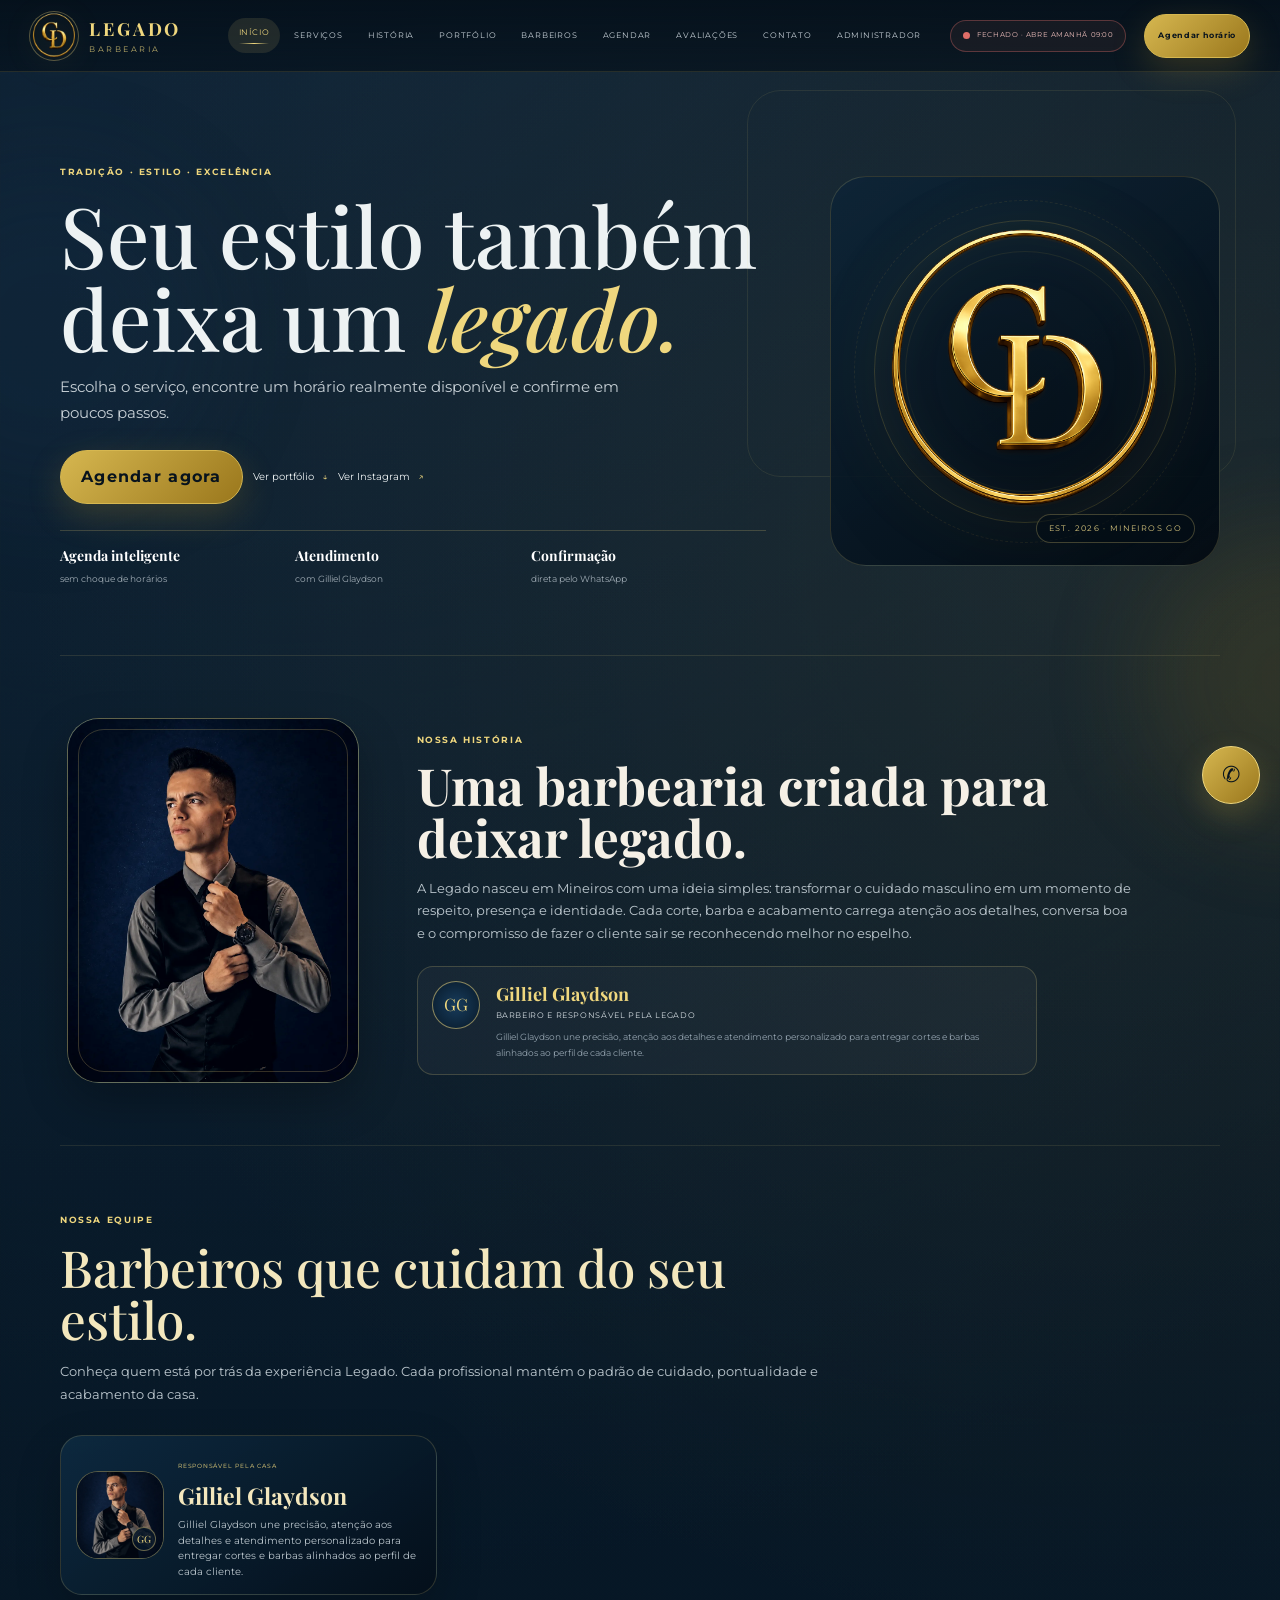
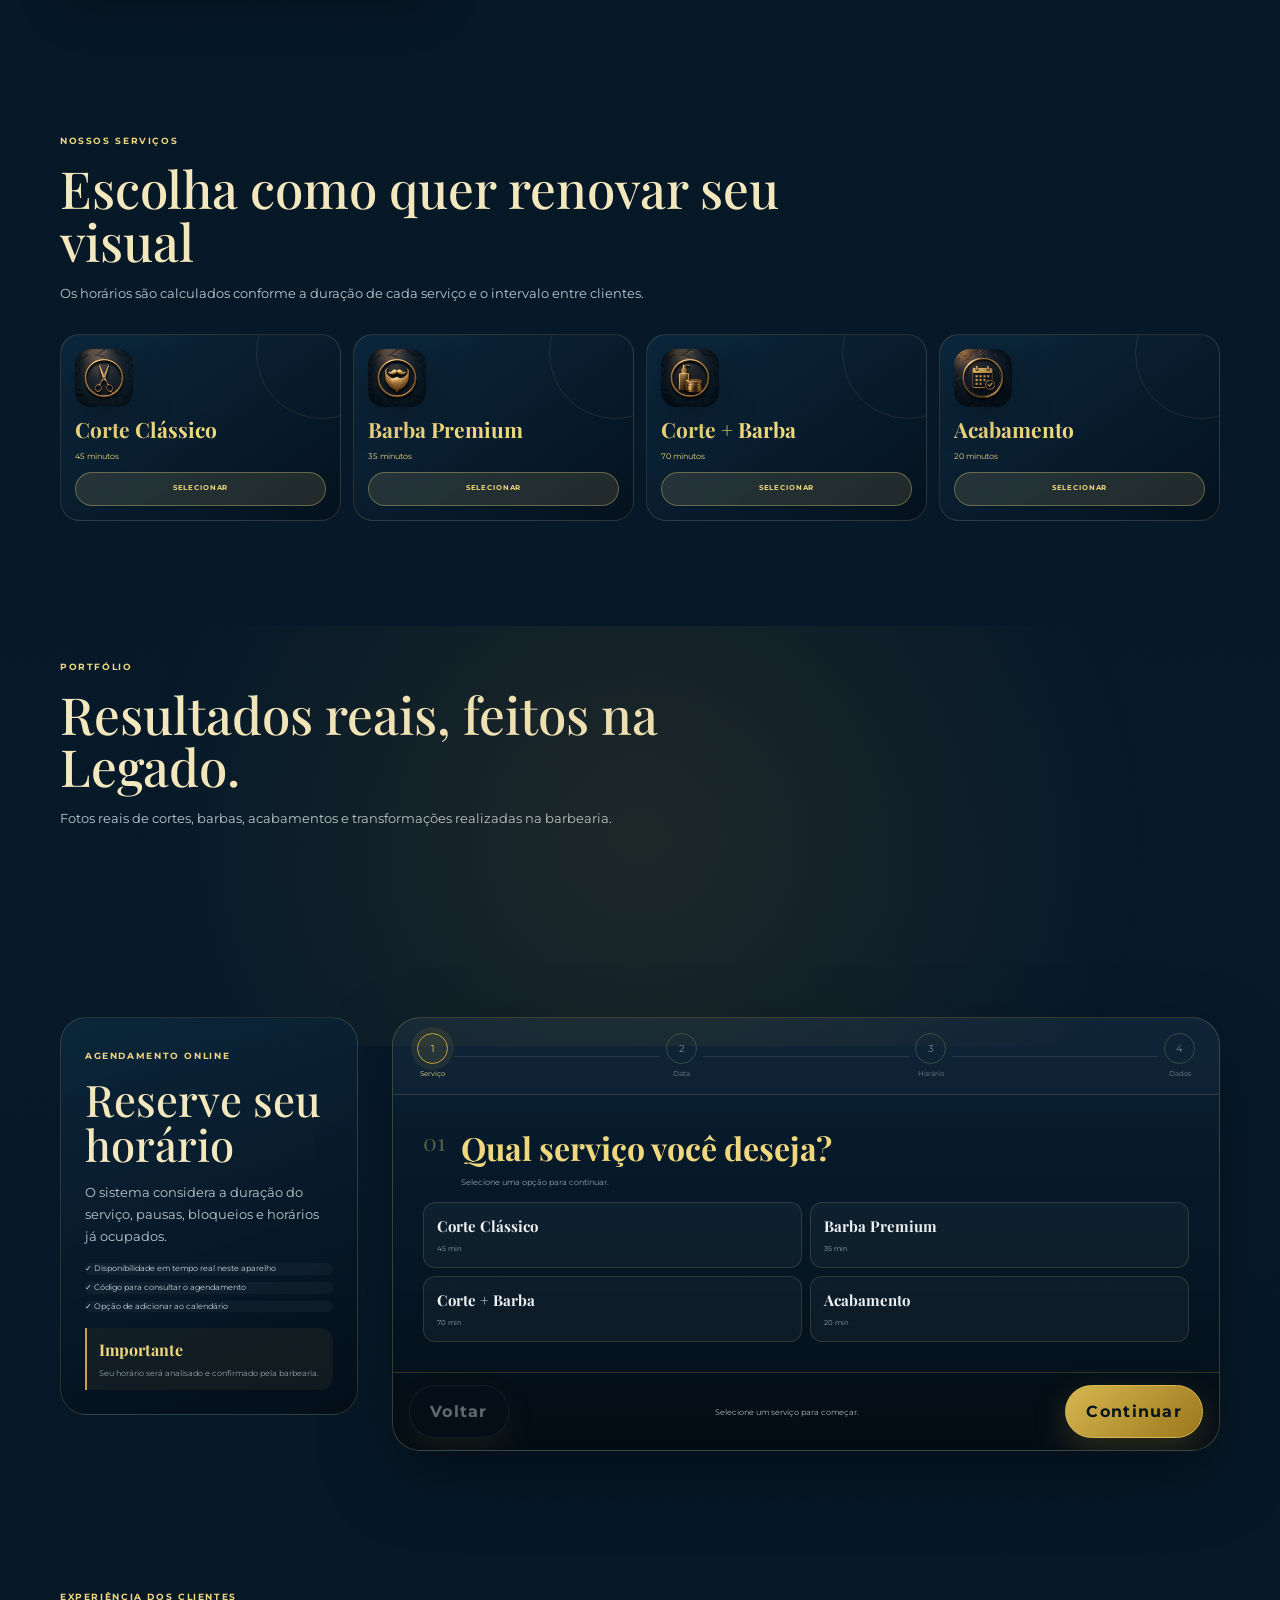
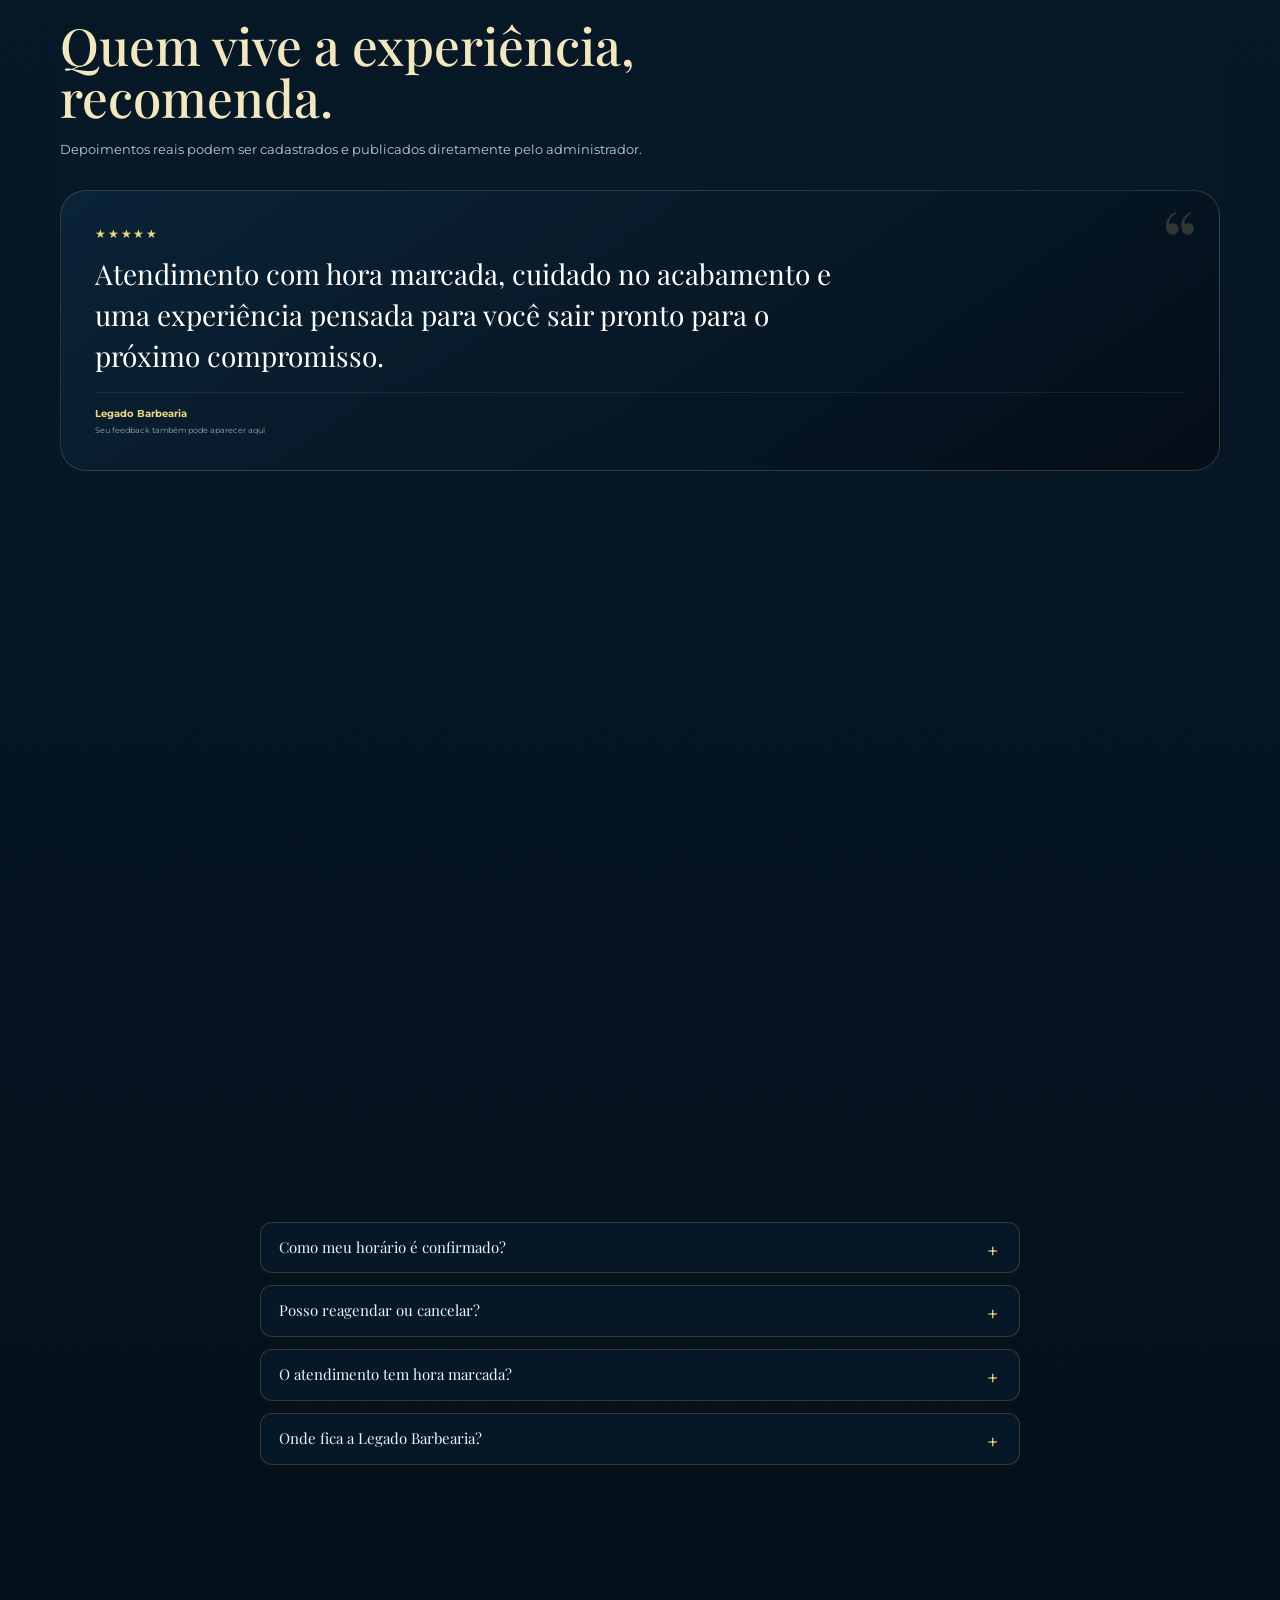
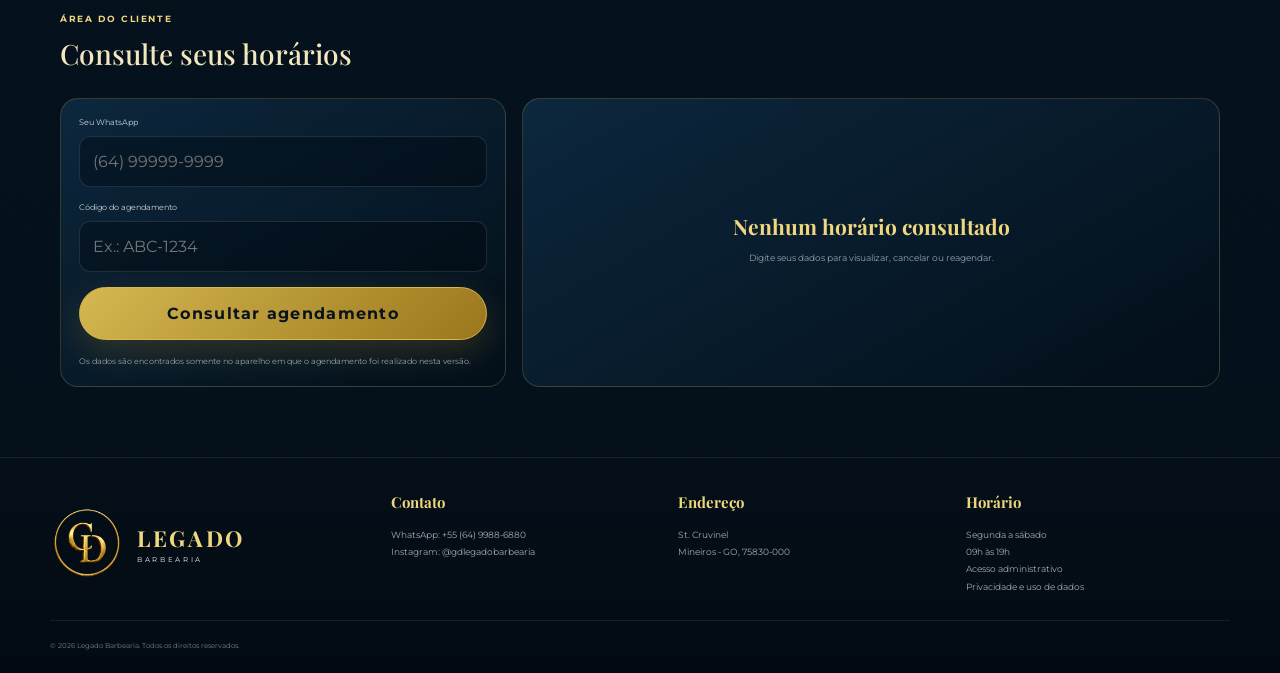
==== commit 13eabd3d: "Add files via upload" ====
--- a/index.html
+++ b/index.html
@@ -64,7 +64,7 @@
         <p>Escolha o serviço, encontre um horário realmente disponível e confirme em poucos passos.</p>
         <div class="hero-actions">
           <a class="button" href="#agendar">Agendar agora</a>
-          <a class="text-link" href="#como-usar">Ver tutorial <span>↓</span></a>
+          <a class="text-link" href="#portfolio">Ver portfólio <span>↓</span></a>
           <a class="text-link" id="heroInstagram" href="#" target="_blank" rel="noopener">Ver Instagram <span>↗</span></a>
         </div>
         <div class="trust-row">
--- a/styles.css
+++ b/styles.css
@@ -447,3 +447,496 @@
   .portfolio-card .portfolio-open{width:32px;height:32px;right:10px;top:10px;font-size:14px}
   .portfolio-gallery-badge{left:10px;top:10px;font-size:6px;padding:5px 7px}
 }
+
+/* V26 - Direcao visual premium: mais alma, menos empilhamento */
+:root{
+  --v26-max:1160px;
+  --v26-gutter:clamp(14px,4vw,42px);
+  --v26-panel:rgba(7,25,40,.72);
+  --v26-panel-strong:linear-gradient(145deg,rgba(18,50,76,.9),rgba(5,16,27,.97));
+  --v26-border:rgba(239,215,126,.24);
+  --v26-soft-border:rgba(255,255,255,.075);
+}
+
+html{scroll-padding-top:86px}
+body{
+  background:
+    radial-gradient(circle at 18% -8%,rgba(39,78,113,.38),transparent 34%),
+    radial-gradient(circle at 88% 10%,rgba(221,181,64,.10),transparent 22%),
+    linear-gradient(180deg,#06131f 0%,#071a2a 46%,#040f19 100%);
+  color:#edf2f3;
+}
+.ambient{opacity:.18;filter:blur(52px)}
+main{display:flex;flex-direction:column}
+#inicio{order:1}
+#sobre{order:2}
+#barbeiros{order:3}
+#servicos{order:4}
+#portfolio{order:5}
+#agendar{order:6}
+#avaliacoes{order:7}
+#visite{order:8}
+#duvidas{order:9}
+#meus-horarios{order:10}
+.tutorial-section,.experience-section{display:none!important}
+.about-section{display:grid!important}
+.portfolio-section{display:block!important}
+.main-nav a[href="#como-usar"],
+.main-nav a[href="#meus-horarios"],
+.main-nav a[href="#duvidas"]{display:none!important}
+.main-nav a[href="#sobre"],
+.main-nav a[href="#portfolio"],
+.main-nav a[href="#barbeiros"],
+.main-nav a[href="#avaliacoes"]{display:inline-flex!important}
+
+.site-header{
+  height:72px;
+  padding-inline:clamp(14px,3vw,30px);
+  border-bottom:1px solid rgba(239,215,126,.14);
+  background:linear-gradient(180deg,rgba(4,15,25,.88),rgba(4,15,25,.64));
+}
+.brand{gap:11px}
+.brand img{width:48px;height:48px;object-fit:cover;border-radius:50%;box-shadow:0 0 0 1px rgba(239,215,126,.34)}
+.brand strong{font-size:18px;letter-spacing:.16em}
+.brand small{font-size:8px;letter-spacing:.32em;color:rgba(239,215,126,.78)}
+.main-nav{gap:3px}
+.main-nav a{border-radius:999px;padding:9px 11px;font-size:8px;letter-spacing:.10em}
+.main-nav a:is(:hover,.active){background:rgba(239,215,126,.11);color:var(--gold-light)}
+.business-status{min-height:32px;padding:8px 12px;font-size:7px}
+.header-cta{min-height:34px;padding:9px 13px;font-size:8px}
+
+.hero,.section,.booking-section{
+  width:min(var(--v26-max),calc(100% - 36px));
+  margin-inline:auto;
+  padding:clamp(34px,5.6vw,70px) 0;
+}
+.section-heading{
+  max-width:760px;
+  margin-bottom:clamp(18px,2.8vw,30px);
+}
+.section-heading h2,.booking-intro h2,.about-copy h2{
+  font-size:clamp(32px,4vw,54px);
+  line-height:1.02;
+  letter-spacing:0;
+}
+.section-heading p,.booking-intro>p,.about-copy>p{
+  color:#bdc8cf;
+  font-size:13px;
+  line-height:1.7;
+}
+.eyebrow{letter-spacing:.18em;color:var(--gold-light)}
+
+.hero{
+  min-height:auto;
+  display:grid;
+  grid-template-columns:minmax(0,1fr) minmax(260px,390px);
+  gap:clamp(24px,5vw,64px);
+  align-items:center;
+  padding-top:clamp(38px,7vw,86px);
+  position:relative;
+}
+.hero:before{
+  content:"";
+  position:absolute;
+  inset:18px -16px auto auto;
+  width:42%;
+  height:66%;
+  border:1px solid rgba(239,215,126,.13);
+  border-radius:34px;
+  pointer-events:none;
+  opacity:.7;
+}
+.hero-copy h1{
+  max-width:760px;
+  margin:12px 0 16px;
+  font-size:clamp(44px,7vw,84px);
+  line-height:.98;
+  letter-spacing:0;
+}
+.hero-copy h1 em{color:var(--gold-light)}
+.hero-copy>p{
+  max-width:560px;
+  font-size:15px;
+  line-height:1.75;
+  color:#c7d0d6;
+}
+.hero-actions{gap:10px;margin:24px 0 26px}
+.button{
+  border-radius:999px;
+  min-height:44px;
+  letter-spacing:.08em;
+  box-shadow:0 12px 34px rgba(196,154,45,.22);
+}
+.text-link{min-height:38px;align-items:center;color:#eef3f4}
+.trust-row{
+  max-width:760px;
+  grid-template-columns:repeat(3,minmax(0,1fr));
+  gap:0;
+  border-top:1px solid rgba(239,215,126,.20);
+}
+.trust-row div{padding:15px 16px 0 0}
+.trust-row strong{font-size:14px;color:#fff}
+.trust-row span{font-size:9px;color:#9fabB4}
+.hero-mark{
+  min-height:390px;
+  display:grid;
+  place-items:center;
+  border:1px solid rgba(239,215,126,.18);
+  border-radius:36px;
+  background:linear-gradient(145deg,rgba(12,36,56,.78),rgba(2,10,18,.92));
+  overflow:hidden;
+}
+.hero-mark img{
+  width:min(78%,310px);
+  aspect-ratio:1;
+  border-radius:50%;
+  object-fit:cover;
+  filter:drop-shadow(0 22px 44px rgba(0,0,0,.42));
+  animation:logoFloat 5s ease-in-out infinite;
+}
+.hero-stamp{
+  bottom:22px;
+  right:24px;
+  border-color:rgba(239,215,126,.26);
+  background:rgba(3,13,22,.58);
+}
+@keyframes logoFloat{0%,100%{transform:translateY(0) scale(1)}50%{transform:translateY(-6px) scale(1.015)}}
+
+.about-section{
+  grid-template-columns:minmax(230px,.38fr) minmax(0,1fr)!important;
+  gap:clamp(22px,4vw,54px);
+  align-items:center;
+  padding-block:clamp(34px,5vw,62px)!important;
+  border-top:1px solid rgba(239,215,126,.12);
+  border-bottom:1px solid rgba(239,215,126,.10);
+}
+.about-photo-frame{
+  width:min(100%,292px)!important;
+  border-radius:32px!important;
+  aspect-ratio:4/5!important;
+  background:var(--v26-panel-strong);
+}
+.about-photo-frame:before{border-radius:26px!important}
+.about-photo-frame img{object-fit:cover;filter:saturate(1.04) contrast(1.04)}
+.about-copy{max-width:760px}
+.about-copy h2{max-width:700px;margin:10px 0 14px!important}
+.about-copy>p{max-width:720px!important}
+.professional-card{
+  max-width:620px!important;
+  margin-top:22px!important;
+  border-color:rgba(239,215,126,.20);
+  background:rgba(255,255,255,.035);
+}
+
+.barbers-section{padding-top:clamp(34px,5vw,60px)!important}
+.barbers-grid{
+  grid-template-columns:repeat(3,minmax(0,1fr))!important;
+  gap:14px!important;
+}
+.barber-card{
+  grid-template-columns:88px minmax(0,1fr)!important;
+  min-height:132px;
+  border-radius:22px!important;
+  border-color:rgba(239,215,126,.18)!important;
+  background:linear-gradient(145deg,rgba(14,43,66,.88),rgba(4,15,26,.94))!important;
+  box-shadow:0 18px 46px rgba(0,0,0,.20);
+  transition:transform .22s ease,border-color .22s ease,box-shadow .22s ease;
+}
+.barber-card:hover{transform:translateY(-3px);border-color:rgba(239,215,126,.38)!important;box-shadow:0 24px 58px rgba(0,0,0,.30)}
+.barber-photo{width:88px!important;height:88px!important;border-radius:22px!important}
+.barber-card h3{font-size:23px!important}
+.barber-card p{font-size:10px!important;color:#b9c4cb!important}
+
+#servicos{padding-top:clamp(32px,5vw,62px)}
+.services-grid{
+  grid-template-columns:repeat(4,minmax(0,1fr))!important;
+  gap:12px!important;
+}
+.service-card{
+  min-height:178px;
+  border-radius:20px!important;
+  padding:14px!important;
+  background:linear-gradient(145deg,rgba(14,45,69,.76),rgba(5,17,29,.94))!important;
+  border-color:rgba(239,215,126,.15)!important;
+  box-shadow:none!important;
+  transition:transform .22s ease,border-color .22s ease,background .22s ease;
+}
+.service-card:hover,.service-card:focus-within{transform:translateY(-3px);border-color:rgba(239,215,126,.42)!important;background:linear-gradient(145deg,rgba(20,58,88,.9),rgba(6,18,30,.96))!important}
+.service-card img{
+  width:58px!important;
+  height:58px!important;
+  border-radius:16px!important;
+  margin-bottom:2px;
+}
+.service-card h3{font-size:21px!important;line-height:1.05!important;margin:0!important}
+.service-card p{font-size:10px!important;line-height:1.45!important;color:#aebbc3!important}
+.service-card>span{font-size:8px!important;color:var(--gold-light)!important}
+.service-select-cta{min-height:34px!important;border-radius:999px!important}
+
+.portfolio-section{padding-top:clamp(34px,5vw,62px)!important}
+.portfolio-grid{
+  grid-template-columns:1.08fr .92fr .92fr!important;
+  grid-auto-rows:180px;
+  gap:12px!important;
+}
+.portfolio-card,.portfolio-card.featured{
+  min-height:0!important;
+  height:100%;
+  border-radius:24px!important;
+  border-color:rgba(239,215,126,.18)!important;
+  overflow:hidden;
+}
+.portfolio-card:first-child{grid-row:span 2}
+.portfolio-card-content h3{font-size:clamp(19px,2vw,26px)!important}
+.portfolio-card-content p{font-size:10px!important}
+.portfolio-filters button{border-radius:999px}
+
+.booking-section{
+  grid-template-columns:minmax(250px,.36fr) minmax(0,1fr)!important;
+  gap:clamp(18px,3vw,34px)!important;
+  align-items:start;
+}
+.booking-intro{
+  position:sticky;
+  top:92px;
+  padding:24px;
+  border:1px solid rgba(239,215,126,.16);
+  border-radius:26px;
+  background:linear-gradient(160deg,rgba(13,42,64,.78),rgba(4,14,24,.92));
+}
+.booking-intro h2{font-size:clamp(30px,3.4vw,48px)}
+.booking-perks span{
+  border-radius:999px;
+  border-color:rgba(239,215,126,.14);
+  background:rgba(255,255,255,.035);
+}
+.booking-card{
+  border-radius:28px!important;
+  border-color:rgba(239,215,126,.22)!important;
+  background:linear-gradient(180deg,rgba(10,33,52,.86),rgba(4,15,25,.96))!important;
+  box-shadow:0 26px 70px rgba(0,0,0,.34)!important;
+}
+.steps{
+  background:rgba(255,255,255,.025);
+  border-bottom-color:rgba(239,215,126,.14);
+}
+.step span{border-color:rgba(239,215,126,.20)}
+.step.active span{box-shadow:0 0 0 6px rgba(215,180,74,.09)}
+.form-step{padding:clamp(18px,3vw,30px)!important}
+.form-title h3{font-size:clamp(22px,2.6vw,32px)!important}
+.choice,.date-button,.time-button{
+  border-color:rgba(239,215,126,.15)!important;
+  background:rgba(255,255,255,.035)!important;
+}
+.choice:hover,.date-button:hover,.time-button:hover,
+.choice.selected,.date-button.selected,.time-button.selected{
+  border-color:rgba(239,215,126,.52)!important;
+  background:rgba(215,180,74,.13)!important;
+}
+.time-context,.booking-review{
+  border-color:rgba(239,215,126,.22)!important;
+  background:linear-gradient(145deg,rgba(215,180,74,.08),rgba(255,255,255,.025))!important;
+}
+.booking-review-grid div{border-color:rgba(239,215,126,.13)!important}
+
+.testimonials-section{padding-top:clamp(34px,5vw,62px)}
+.testimonials-grid{
+  border-radius:26px!important;
+  border-color:rgba(239,215,126,.18)!important;
+  background:linear-gradient(145deg,rgba(13,40,62,.70),rgba(4,14,24,.94))!important;
+}
+.testimonial-card{padding:clamp(20px,3vw,34px)!important}
+.testimonial-card blockquote{font-family:var(--serif);font-size:clamp(18px,2.2vw,28px)!important;color:#fff}
+.testimonial-cta{
+  border-color:rgba(239,215,126,.18);
+  background:rgba(255,255,255,.035);
+}
+
+.visit-section{padding-bottom:clamp(34px,5vw,58px)}
+.visit-grid{
+  grid-template-columns:repeat(3,minmax(0,1fr))!important;
+  gap:12px!important;
+}
+.visit-card{
+  min-height:auto!important;
+  border-radius:22px!important;
+  border-color:rgba(239,215,126,.16)!important;
+  background:linear-gradient(145deg,rgba(12,39,60,.76),rgba(4,14,24,.94))!important;
+}
+.faq-section{padding-top:20px!important}
+footer{
+  border-top:1px solid rgba(239,215,126,.12);
+  background:linear-gradient(180deg,rgba(4,15,25,.72),rgba(3,10,17,.96));
+}
+.mobile-booking-cta{
+  min-height:38px!important;
+  border-radius:16px!important;
+  box-shadow:0 12px 28px rgba(0,0,0,.34)!important;
+}
+.floating-whatsapp{
+  box-shadow:0 12px 30px rgba(215,180,74,.22);
+  animation:whatsBreath 2.8s ease-in-out infinite;
+}
+@keyframes whatsBreath{0%,100%{transform:translateY(0) scale(1)}50%{transform:translateY(-3px) scale(1.035)}}
+
+@media(max-width:1120px){
+  .site-header{height:70px}
+  .business-status,.header-cta{display:none}
+  .menu-button{display:block}
+  .main-nav{
+    display:flex;
+    position:absolute;
+    top:64px;
+    left:16px;
+    right:16px;
+    flex-direction:column;
+    align-items:stretch;
+    padding:10px;
+    border-radius:20px;
+    background:rgba(5,17,28,.86);
+    backdrop-filter:blur(20px);
+    box-shadow:0 24px 70px rgba(0,0,0,.38);
+  }
+  .main-nav a{padding:12px 14px}
+  .hero{grid-template-columns:1fr minmax(230px,320px)}
+  .booking-section{grid-template-columns:1fr!important}
+  .booking-intro{position:static}
+  .services-grid{grid-template-columns:repeat(3,minmax(0,1fr))!important}
+  .barbers-grid{grid-template-columns:repeat(2,minmax(0,1fr))!important}
+  .portfolio-grid{grid-template-columns:repeat(2,minmax(0,1fr))!important}
+  .portfolio-card:first-child{grid-row:span 1}
+}
+
+@media(max-width:720px){
+  body{padding-bottom:calc(62px + env(safe-area-inset-bottom))}
+  .site-header{height:64px;padding-inline:12px}
+  .brand img{width:42px;height:42px}
+  .brand strong{font-size:15px}
+  .brand small{font-size:7px}
+  .hero,.section,.booking-section{
+    width:calc(100% - 24px)!important;
+    padding-top:30px!important;
+    padding-bottom:32px!important;
+  }
+  .hero{
+    grid-template-columns:1fr!important;
+    gap:18px!important;
+  }
+  .hero:before{display:none}
+  .hero-copy{text-align:left}
+  .hero-copy h1{font-size:clamp(36px,11vw,46px)!important}
+  .hero-copy>p{font-size:13px!important;line-height:1.62}
+  .hero-actions{display:grid;grid-template-columns:1fr;gap:9px}
+  .hero-actions .button,.hero-actions .text-link{width:100%;justify-content:center}
+  .hero-mark{
+    display:grid!important;
+    min-height:188px!important;
+    border-radius:24px;
+    order:-1;
+  }
+  .hero-mark img{width:150px!important}
+  .hero-stamp{display:none}
+  .trust-row{
+    grid-template-columns:1fr!important;
+    gap:8px;
+    border-top:0;
+  }
+  .trust-row div{
+    padding:10px 12px;
+    border:1px solid rgba(239,215,126,.12);
+    border-radius:14px;
+    background:rgba(255,255,255,.025);
+  }
+  .section-heading h2,.booking-intro h2,.about-copy h2{font-size:28px!important}
+  .section-heading p,.booking-intro>p,.about-copy>p{font-size:12px!important}
+  .about-section{
+    grid-template-columns:1fr!important;
+    gap:14px!important;
+  }
+  .about-photo-frame{
+    width:100%!important;
+    max-height:220px;
+    border-radius:24px!important;
+    aspect-ratio:16/9!important;
+  }
+  .about-photo-frame:before{border-radius:20px!important}
+  .professional-card{
+    display:grid!important;
+    grid-template-columns:44px minmax(0,1fr)!important;
+    padding:12px!important;
+  }
+  .professional-card p{display:none}
+  .barbers-grid{grid-template-columns:1fr!important}
+  .barber-card{
+    grid-template-columns:62px minmax(0,1fr)!important;
+    min-height:0!important;
+    padding:12px!important;
+    border-radius:17px!important;
+  }
+  .barber-photo{width:62px!important;height:62px!important;border-radius:16px!important}
+  .barber-card h3{font-size:18px!important}
+  .barber-card p{font-size:8px!important}
+  .services-grid{
+    grid-template-columns:repeat(2,minmax(0,1fr))!important;
+    gap:9px!important;
+  }
+  .service-card{
+    min-height:132px!important;
+    padding:12px!important;
+    border-radius:17px!important;
+  }
+  .service-card img{display:none!important}
+  .service-card h3{font-size:17px!important}
+  .service-card p{display:none!important}
+  .service-select-cta{min-height:31px!important}
+  .portfolio-grid{
+    grid-template-columns:repeat(2,minmax(0,1fr))!important;
+    grid-auto-rows:162px;
+    gap:8px!important;
+  }
+  .portfolio-card,.portfolio-card.featured{border-radius:17px!important}
+  .portfolio-card-content h3{font-size:16px!important}
+  .portfolio-card-content span,.portfolio-card-content p{display:none!important}
+  .booking-intro{
+    padding:18px;
+    border-radius:22px;
+  }
+  .booking-intro>p{display:block!important}
+  .booking-perks,.notice-card{display:none!important}
+  .booking-card{border-radius:22px!important}
+  .steps{padding:10px!important}
+  .step small,.steps i{display:none!important}
+  .form-step{padding:16px 12px!important}
+  .form-title h3{font-size:21px!important}
+  .choice-grid{grid-template-columns:repeat(2,minmax(0,1fr))!important}
+  .date-strip{grid-template-columns:repeat(4,minmax(0,1fr))!important}
+  .time-period-grid{grid-template-columns:repeat(3,minmax(0,1fr))!important}
+  .booking-review-grid{grid-template-columns:repeat(2,minmax(0,1fr))!important}
+  .form-footer{grid-template-columns:1fr!important}
+  .visit-grid{grid-template-columns:1fr!important}
+  .visit-card{
+    display:grid!important;
+    grid-template-columns:42px minmax(0,1fr)!important;
+    gap:10px 12px!important;
+    padding:14px!important;
+  }
+  .visit-card h3{font-size:18px!important}
+  footer{padding-bottom:44px!important}
+  .mobile-booking-cta{
+    left:14px!important;
+    right:14px!important;
+    bottom:calc(8px + env(safe-area-inset-bottom))!important;
+  }
+  .floating-whatsapp{
+    width:42px!important;
+    height:42px!important;
+    right:14px!important;
+    bottom:calc(56px + env(safe-area-inset-bottom))!important;
+  }
+}
+
+@media(max-width:390px){
+  .services-grid,.choice-grid{grid-template-columns:1fr!important}
+  .portfolio-grid{grid-template-columns:1fr!important}
+  .date-strip,.time-period-grid{grid-template-columns:repeat(2,minmax(0,1fr))!important}
+}
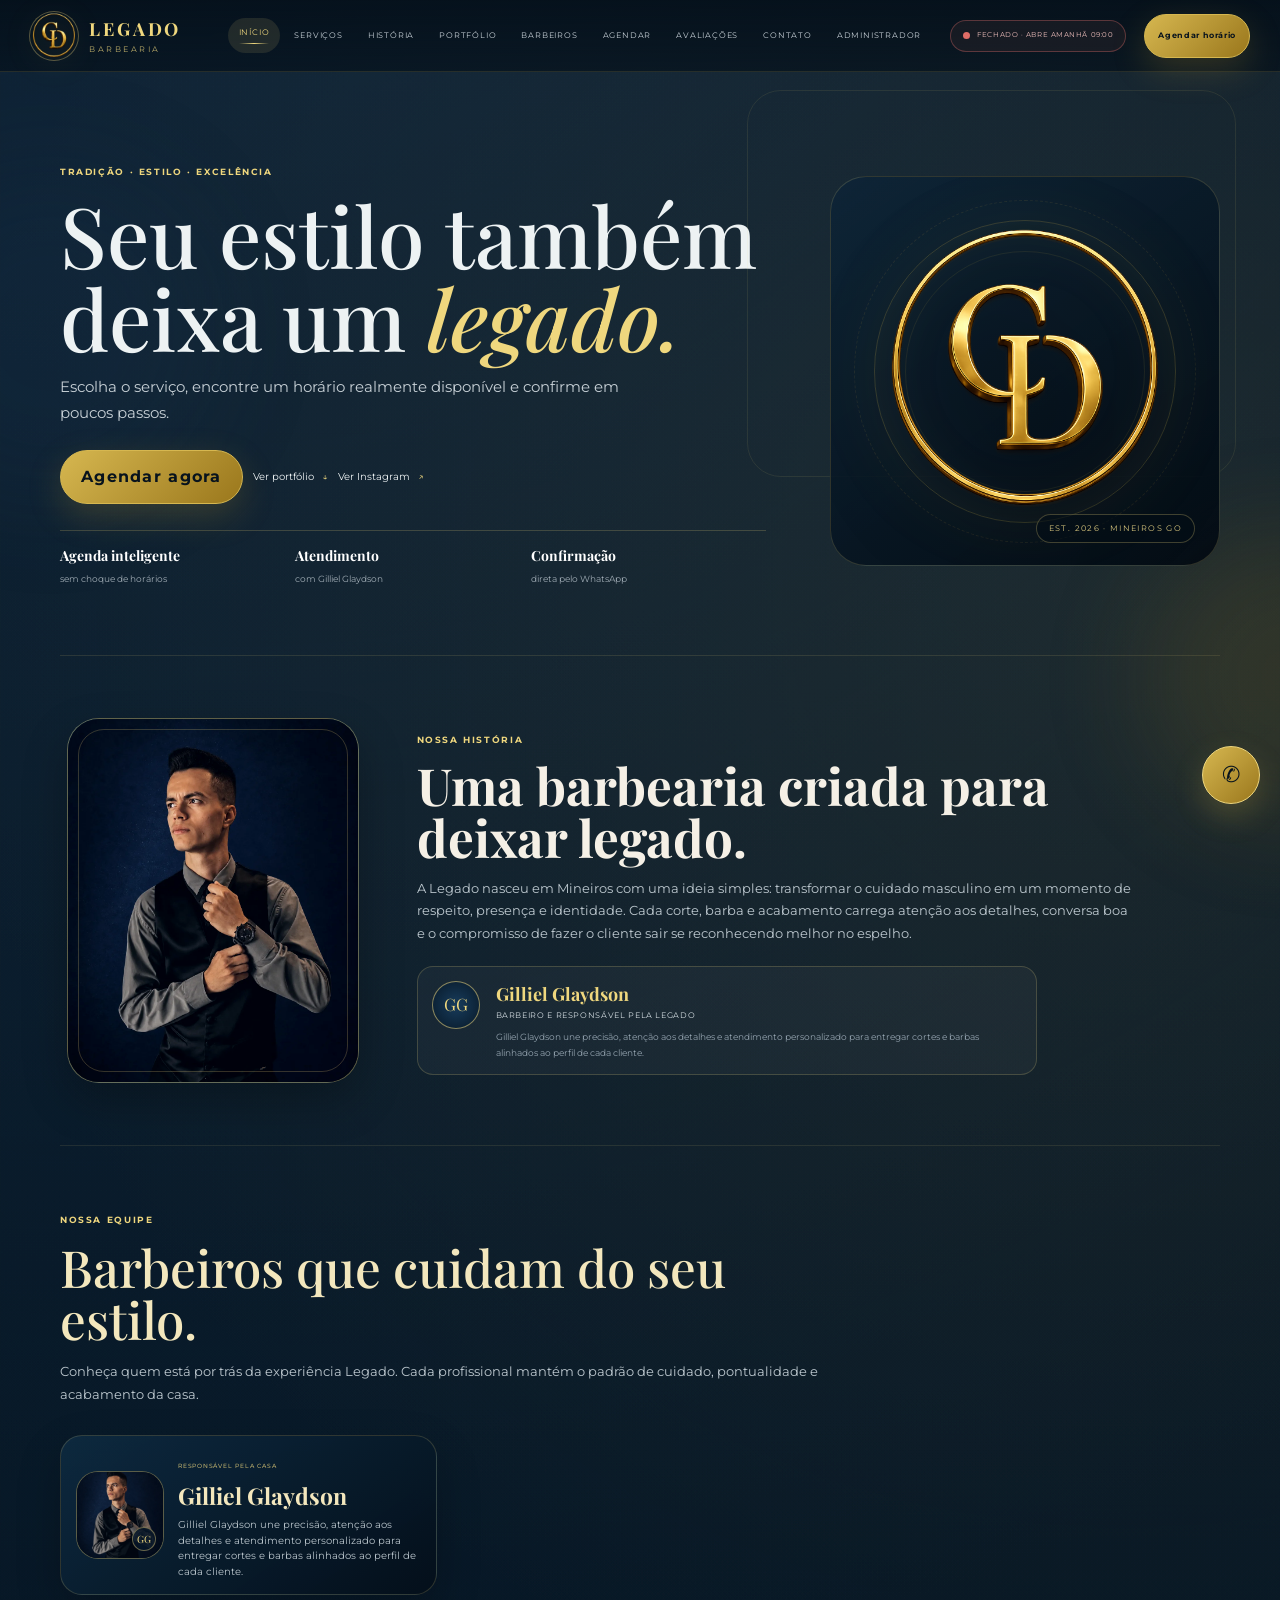
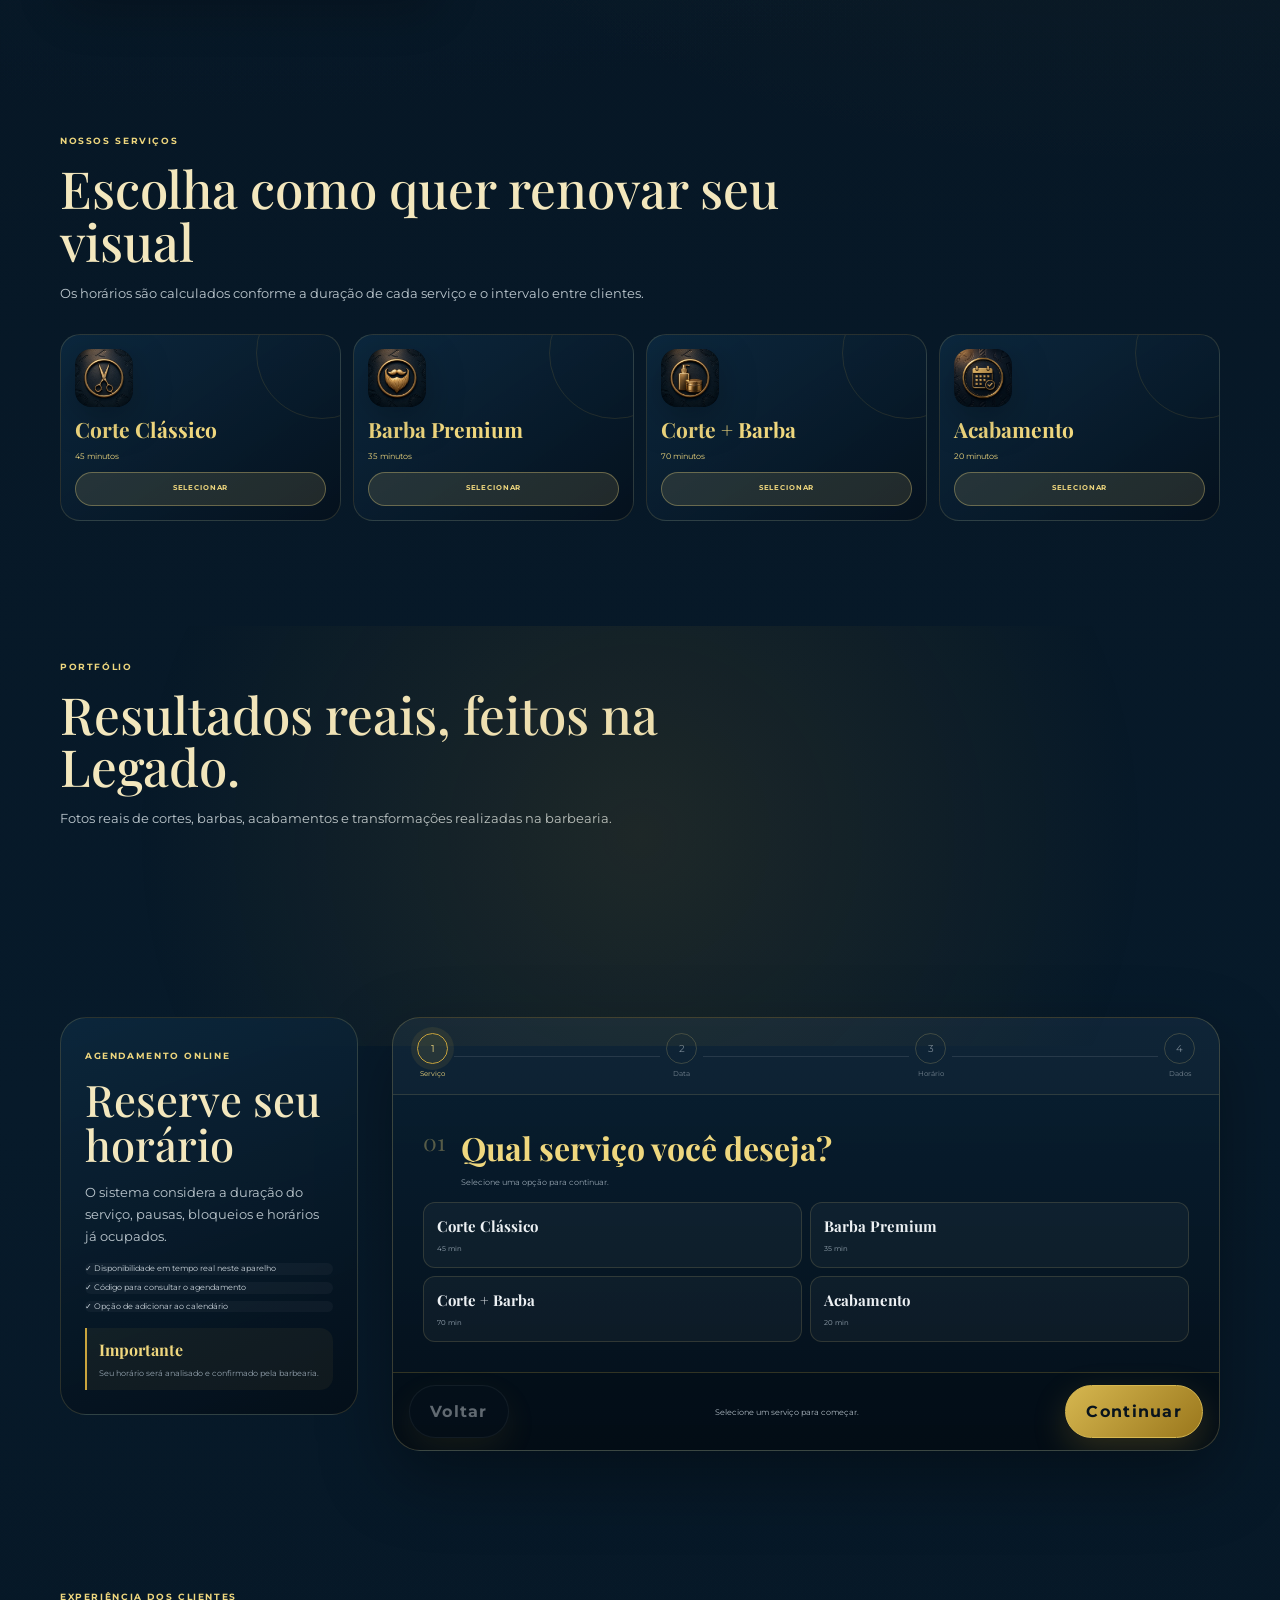
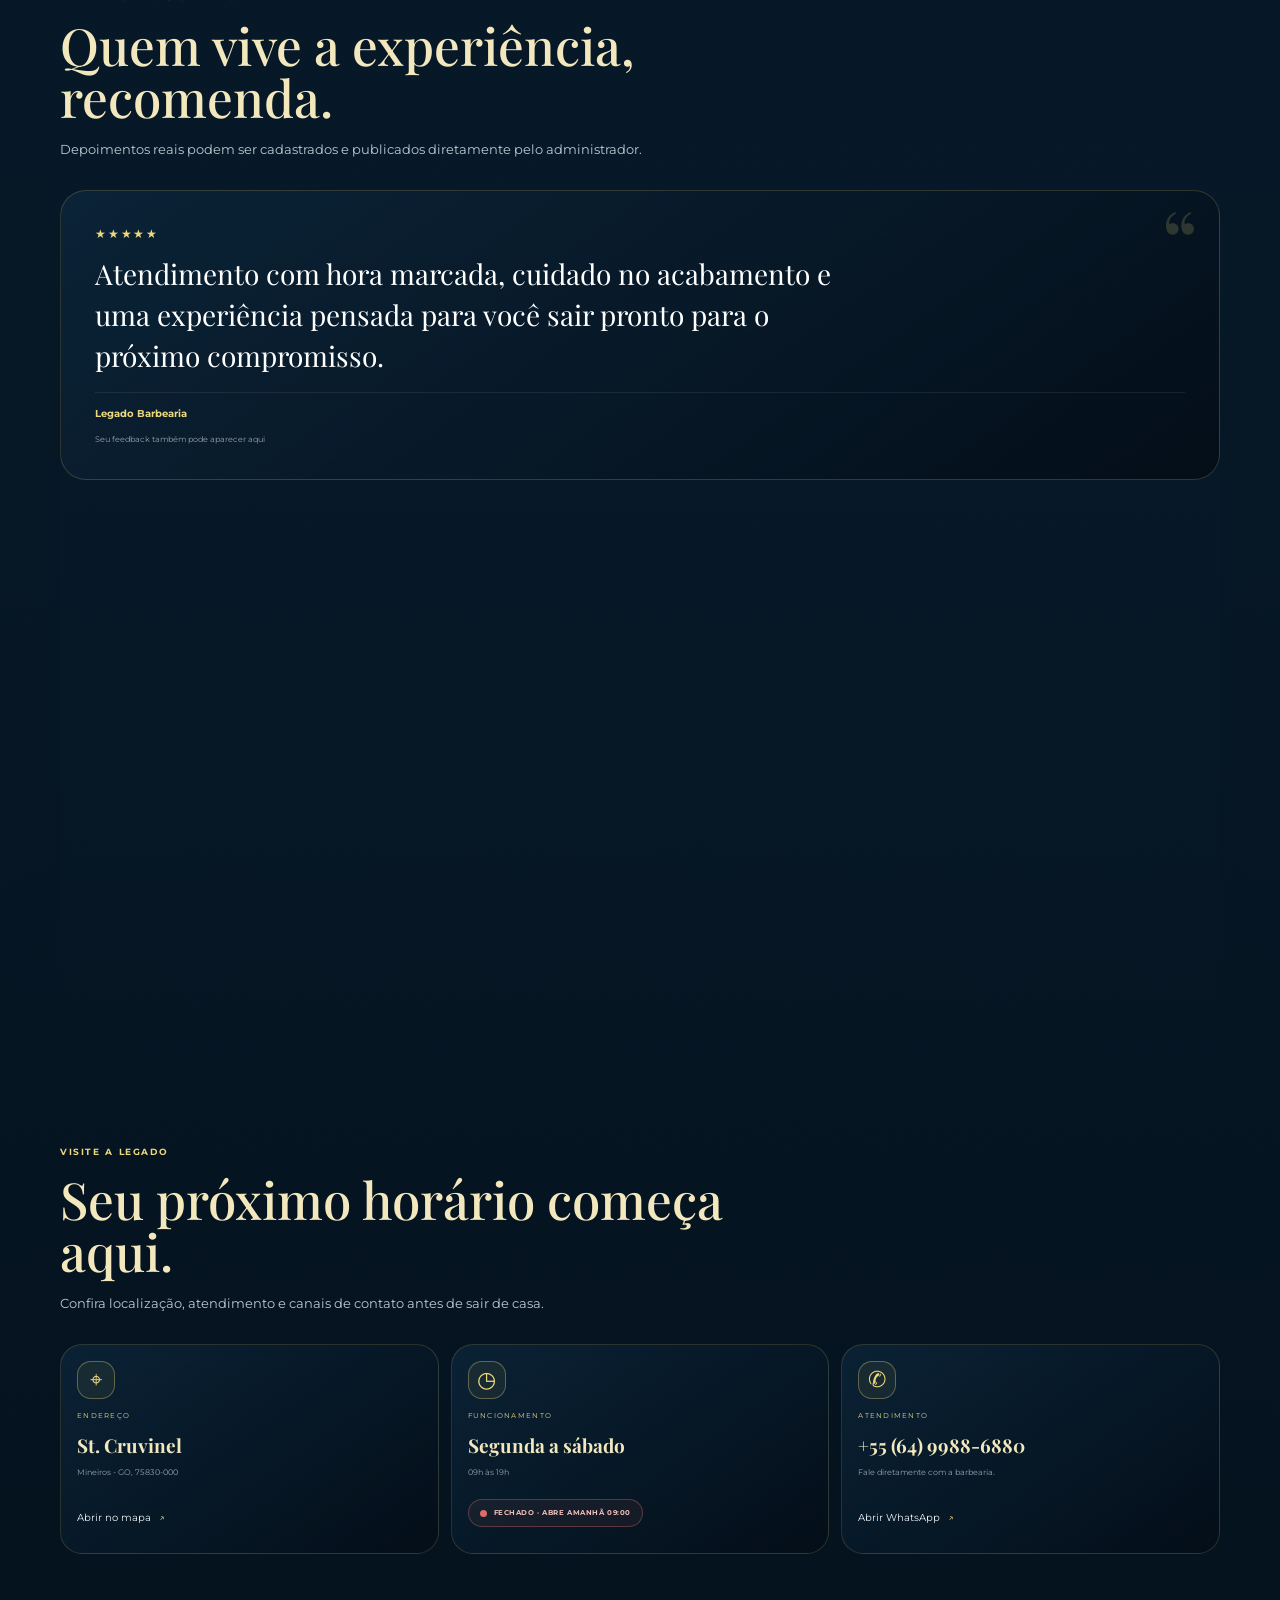
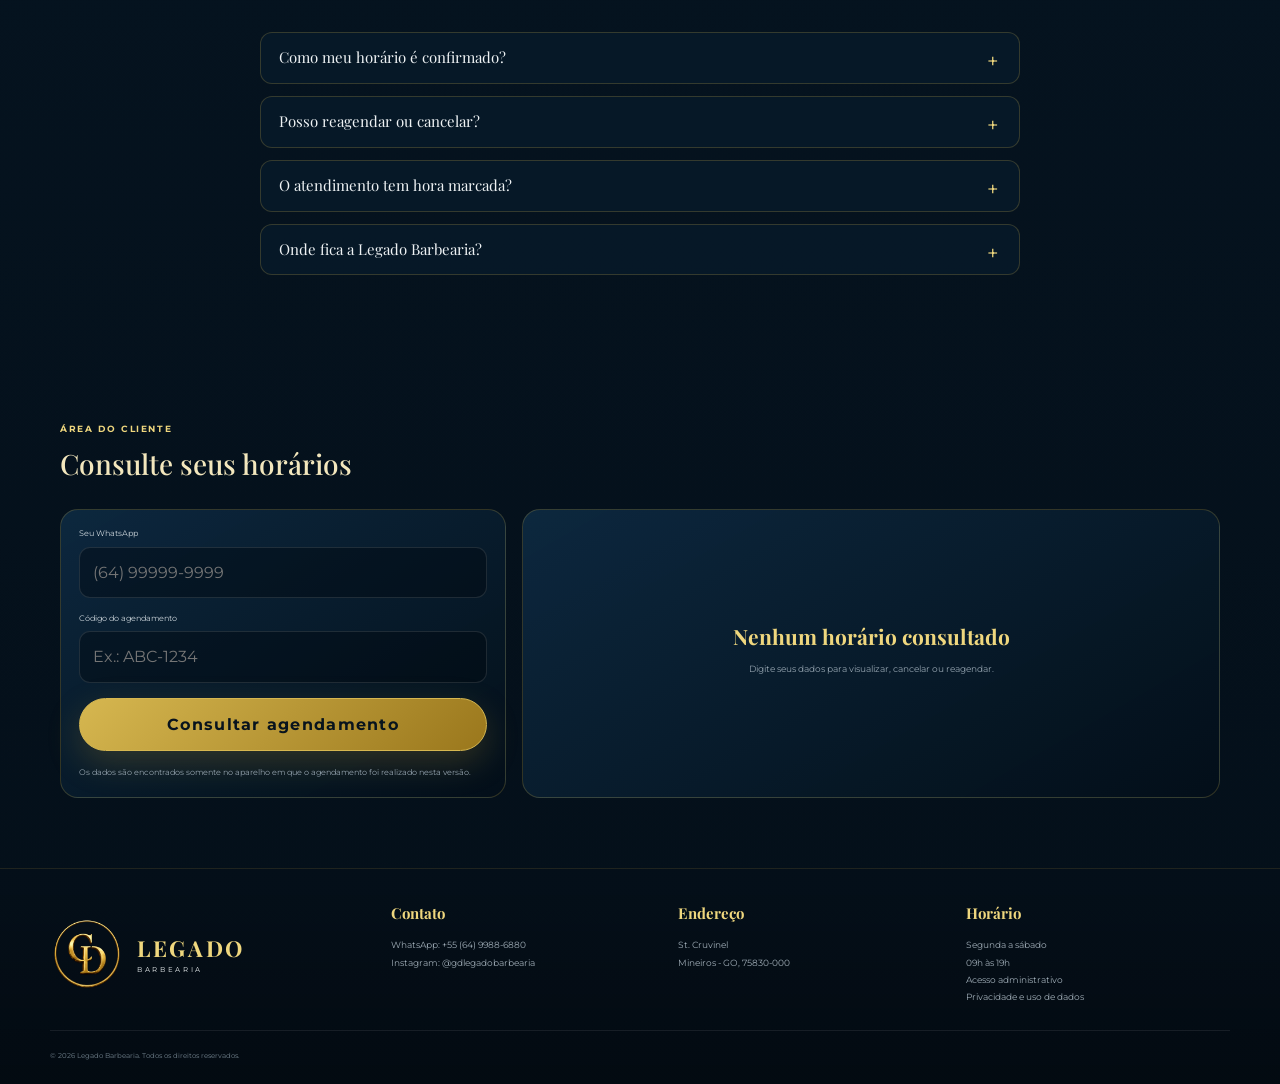
==== commit 84885180: "Add files via upload" ====
--- a/index.html
+++ b/index.html
@@ -204,6 +204,7 @@
             <div class="field-grid">
               <label><span>Nome completo</span><input id="clientName" name="clientName" type="text" autocomplete="name" placeholder="Digite seu nome" required /></label>
               <label><span>WhatsApp</span><input id="clientPhone" name="clientPhone" type="tel" autocomplete="tel" placeholder="(64) 99999-9999" required /></label>
+              <label class="full client-photo-field"><span>Foto de perfil <small>(opcional)</small></span><input id="clientPhotoData" type="hidden" /><input id="clientPhoto" type="file" accept="image/jpeg,image/png,image/webp" /><small>Ela fica salva no seu cadastro de cliente e pode aparecer junto da sua avaliação, se você permitir.</small></label>
               <label class="full"><span>Profissional</span><select id="professional" name="professional"></select></label>
               <label class="full"><span>Observação <small>(opcional)</small></span><textarea id="notes" name="notes" rows="3" placeholder="Alguma preferência ou observação?"></textarea></label>
               <label class="consent full"><input id="privacyConsent" type="checkbox" required /><span>Concordo que meus dados sejam usados apenas para organizar este agendamento.</span></label>
@@ -246,8 +247,19 @@
       </div>
       <div class="testimonials-grid" id="testimonialsGrid"></div>
       <div class="testimonial-cta reveal">
-        <div><span class="eyebrow">JÁ FOI ATENDIDO?</span><h3>Conte como foi sua experiência.</h3><p>Seu feedback ajuda a Legado a evoluir e também ajuda novos clientes a conhecerem o trabalho.</p></div>
-        <a class="button button-secondary" id="reviewWhatsapp" href="#" target="_blank" rel="noopener">Enviar avaliação pelo WhatsApp</a>
+        <div><span class="eyebrow">JÁ FOI ATENDIDO?</span><h3>Conte como foi sua experiência.</h3><p>Seu feedback entra para análise no painel. Depois que a barbearia aprovar, ele aparece no site.</p></div>
+        <form class="review-form" id="reviewForm">
+          <div class="review-form-grid">
+            <label><span>Nome</span><input id="reviewName" type="text" placeholder="Seu nome" required /></label>
+            <label><span>WhatsApp</span><input id="reviewPhone" type="tel" placeholder="(64) 99999-9999" required /></label>
+            <label><span>Serviço</span><input id="reviewService" type="text" placeholder="Ex.: Corte + Barba" /></label>
+            <label><span>Estrelas</span><select id="reviewRating"><option value="5">5 estrelas</option><option value="4">4 estrelas</option><option value="3">3 estrelas</option><option value="2">2 estrelas</option><option value="1">1 estrela</option></select></label>
+            <label class="full"><span>Comentário</span><textarea id="reviewText" rows="3" maxlength="420" placeholder="Como foi sua experiência?" required></textarea></label>
+            <label class="full review-photo-field"><span>Foto de perfil <small>(opcional)</small></span><input id="reviewPhotoData" type="hidden" /><input id="reviewPhoto" type="file" accept="image/jpeg,image/png,image/webp" /></label>
+            <label class="consent full"><input id="reviewConsent" type="checkbox" required /><span>Autorizo a Legado a analisar e, se aprovado, publicar meu nome, avaliação e foto no site.</span></label>
+          </div>
+          <button class="button button-secondary" type="submit">Enviar avaliação para aprovação</button>
+        </form>
       </div>
     </section>
 
--- a/styles.css
+++ b/styles.css
@@ -940,3 +940,82 @@
   .portfolio-grid{grid-template-columns:1fr!important}
   .date-strip,.time-period-grid{grid-template-columns:repeat(2,minmax(0,1fr))!important}
 }
+
+/* V28 - Feedback direto no site e perfil de cliente */
+.client-photo-field,.review-photo-field{
+  border:1px solid rgba(239,215,126,.16);
+  border-radius:14px;
+  padding:12px;
+  background:rgba(255,255,255,.025);
+}
+.client-photo-field input[type=file],.review-photo-field input[type=file]{
+  padding:9px;
+  cursor:pointer;
+}
+.client-photo-field small,.review-photo-field small{
+  color:var(--muted);
+  font-size:8px;
+  line-height:1.5;
+}
+.testimonial-author{
+  display:grid!important;
+  grid-template-columns:auto minmax(0,1fr);
+  align-items:center;
+  gap:12px;
+}
+.testimonial-author:not(:has(img)){
+  grid-template-columns:1fr;
+}
+.testimonial-avatar{
+  width:46px;
+  height:46px;
+  border-radius:50%;
+  object-fit:cover;
+  border:1px solid rgba(239,215,126,.42);
+  background:#071728;
+}
+.testimonial-cta{
+  align-items:start;
+}
+.review-form{
+  width:min(560px,100%);
+  display:grid;
+  gap:12px;
+}
+.review-form-grid{
+  display:grid;
+  grid-template-columns:repeat(2,minmax(0,1fr));
+  gap:10px;
+}
+.review-form label{
+  display:grid;
+  gap:6px;
+}
+.review-form .full{
+  grid-column:1/-1;
+}
+.review-form label>span{
+  font-size:8px;
+  color:#ccd5db;
+}
+.review-form input,.review-form select,.review-form textarea{
+  width:100%;
+  border:1px solid rgba(255,255,255,.11);
+  border-radius:11px;
+  background:rgba(1,9,16,.42);
+  color:#eef2f5;
+  padding:12px;
+  outline:none;
+}
+.review-form input:focus,.review-form select:focus,.review-form textarea:focus{
+  border-color:var(--gold);
+}
+.review-form textarea{
+  resize:vertical;
+}
+@media(max-width:720px){
+  .review-form,.testimonial-cta{width:100%}
+  .review-form-grid{grid-template-columns:1fr}
+  .review-form .full{grid-column:auto}
+  .testimonial-author{grid-template-columns:auto minmax(0,1fr)!important}
+}
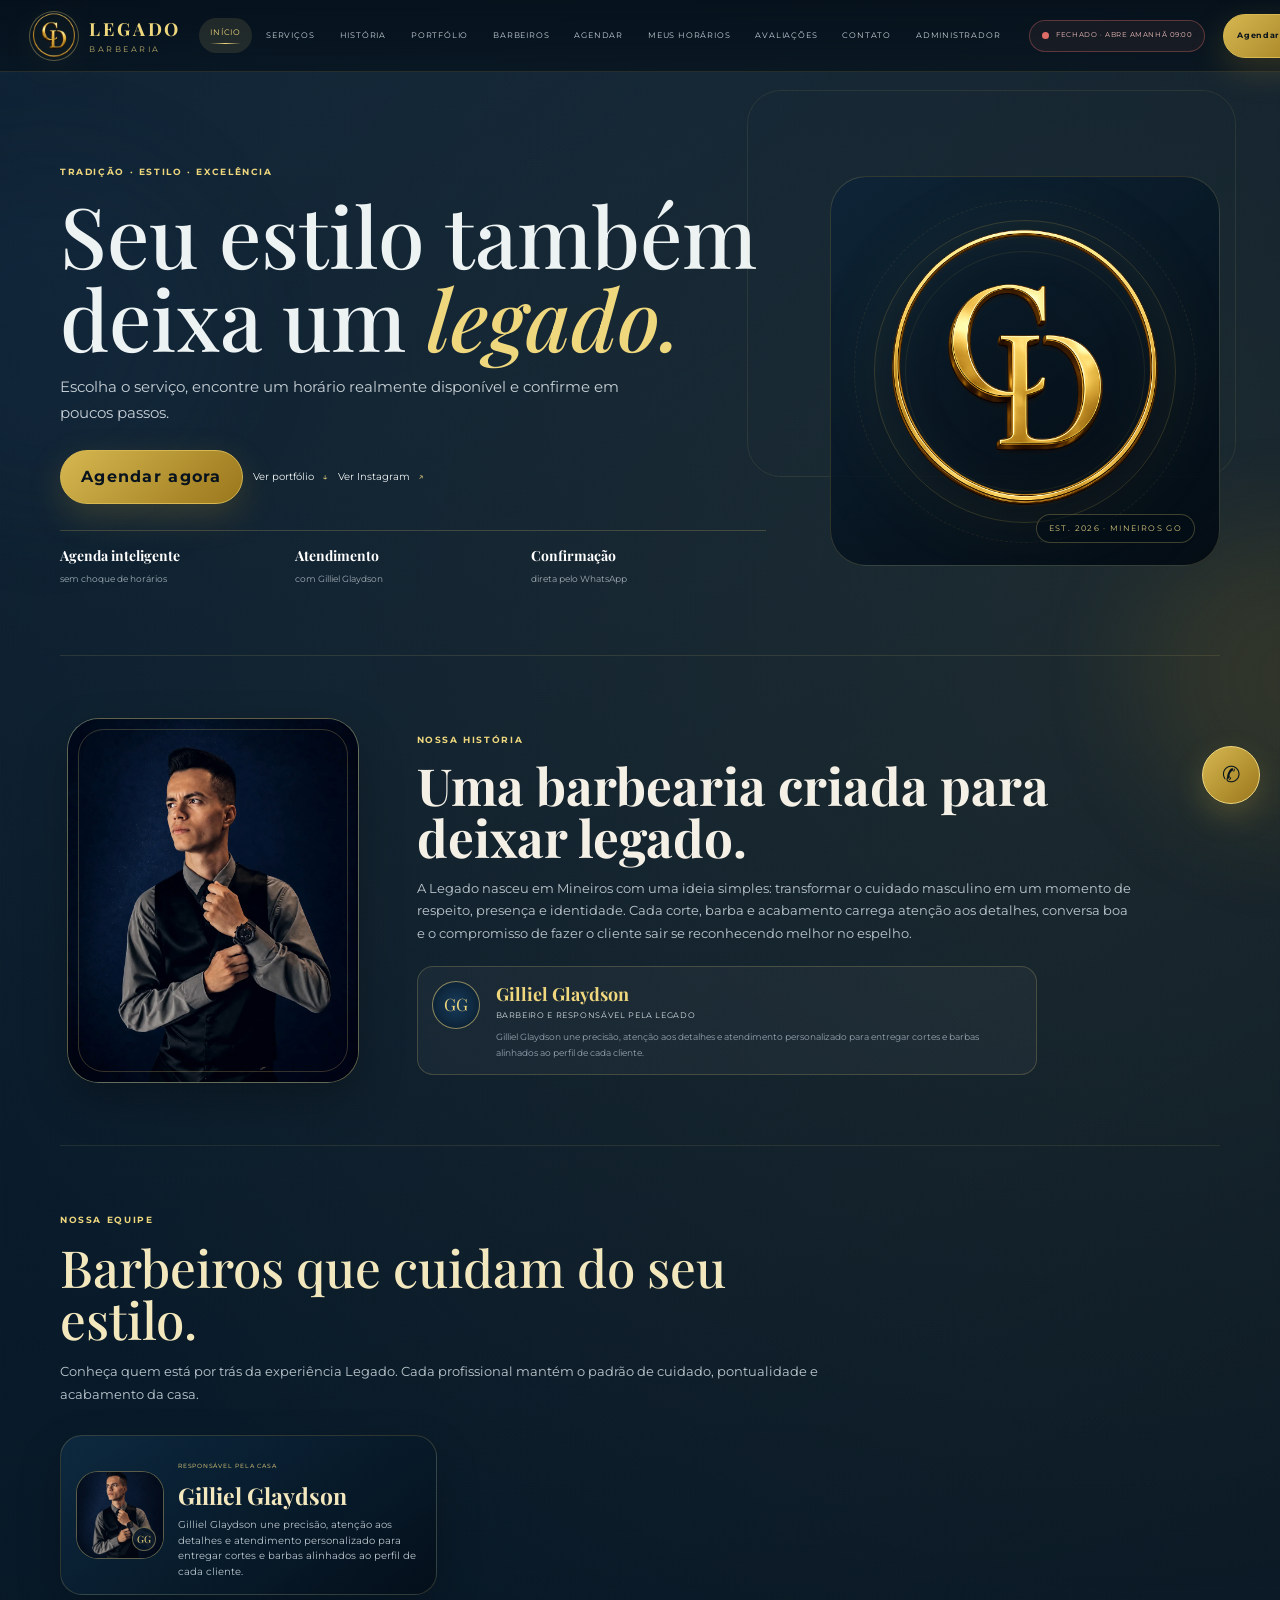
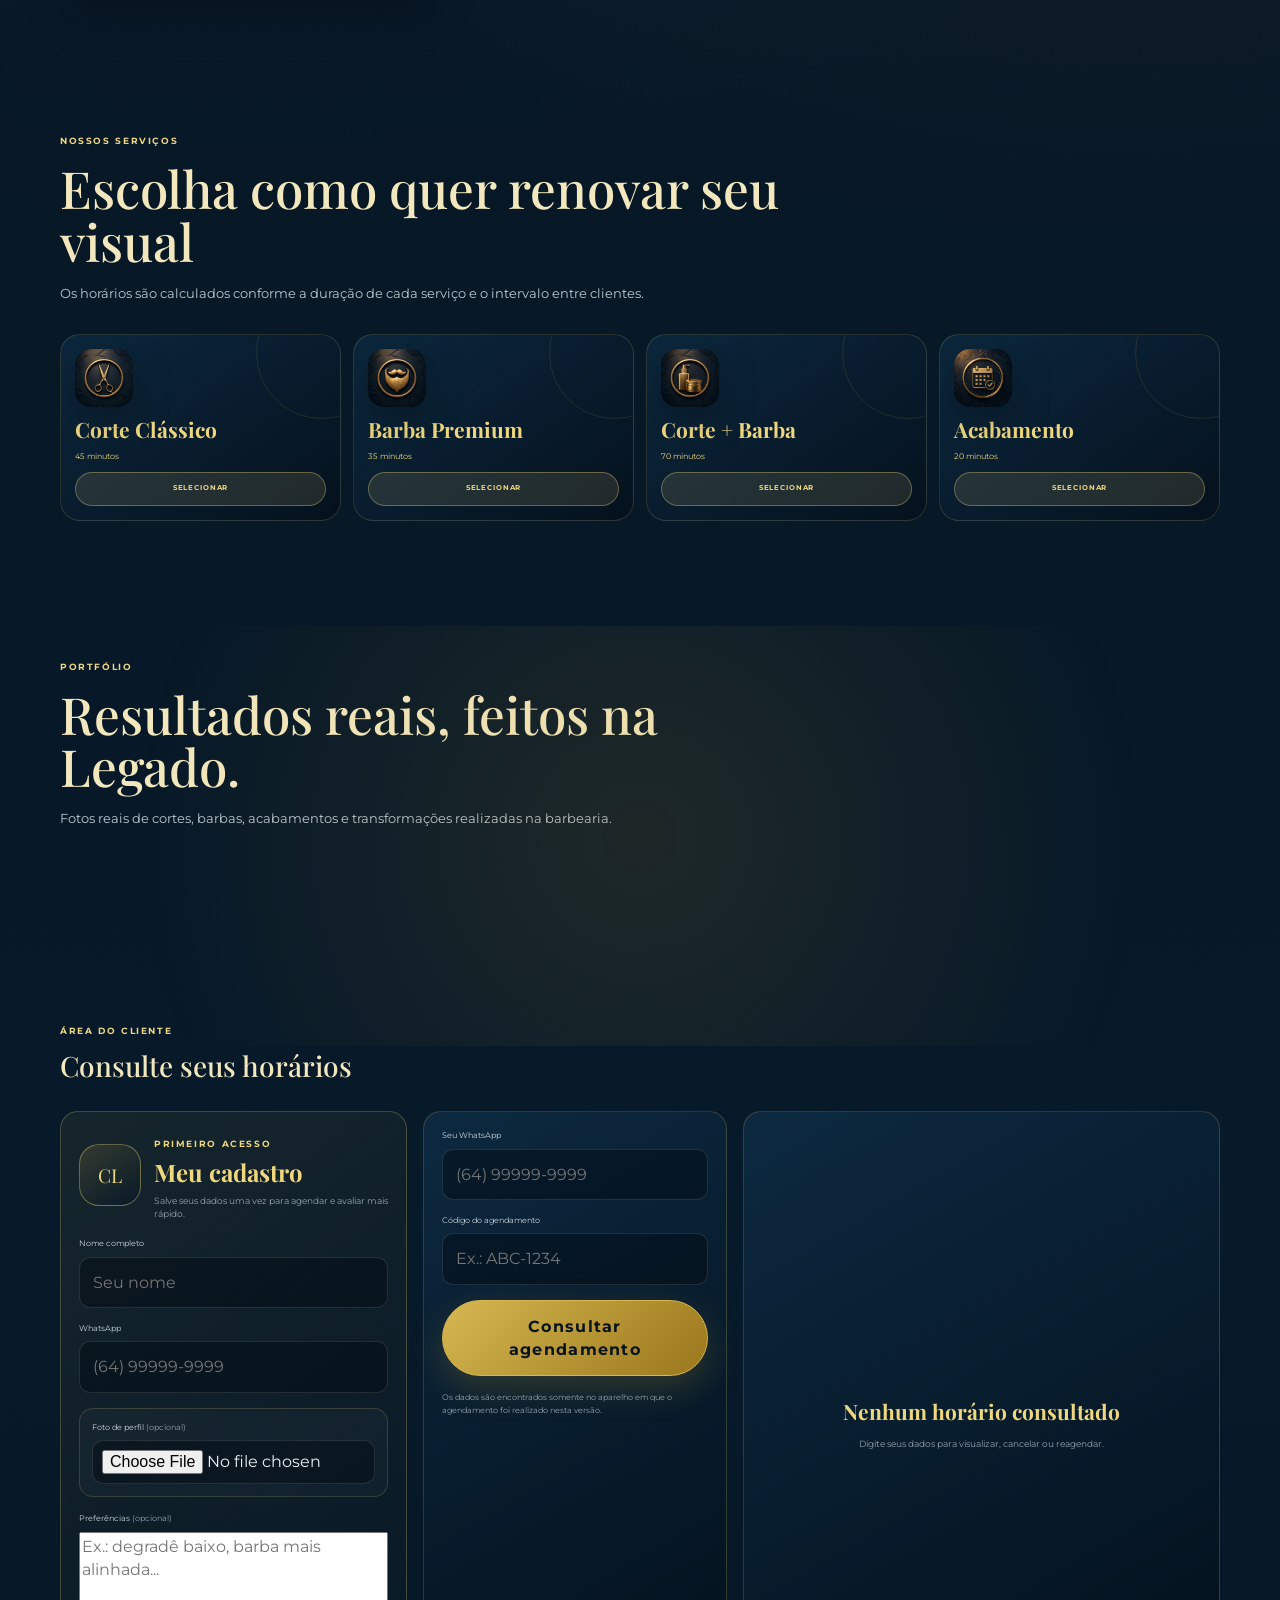
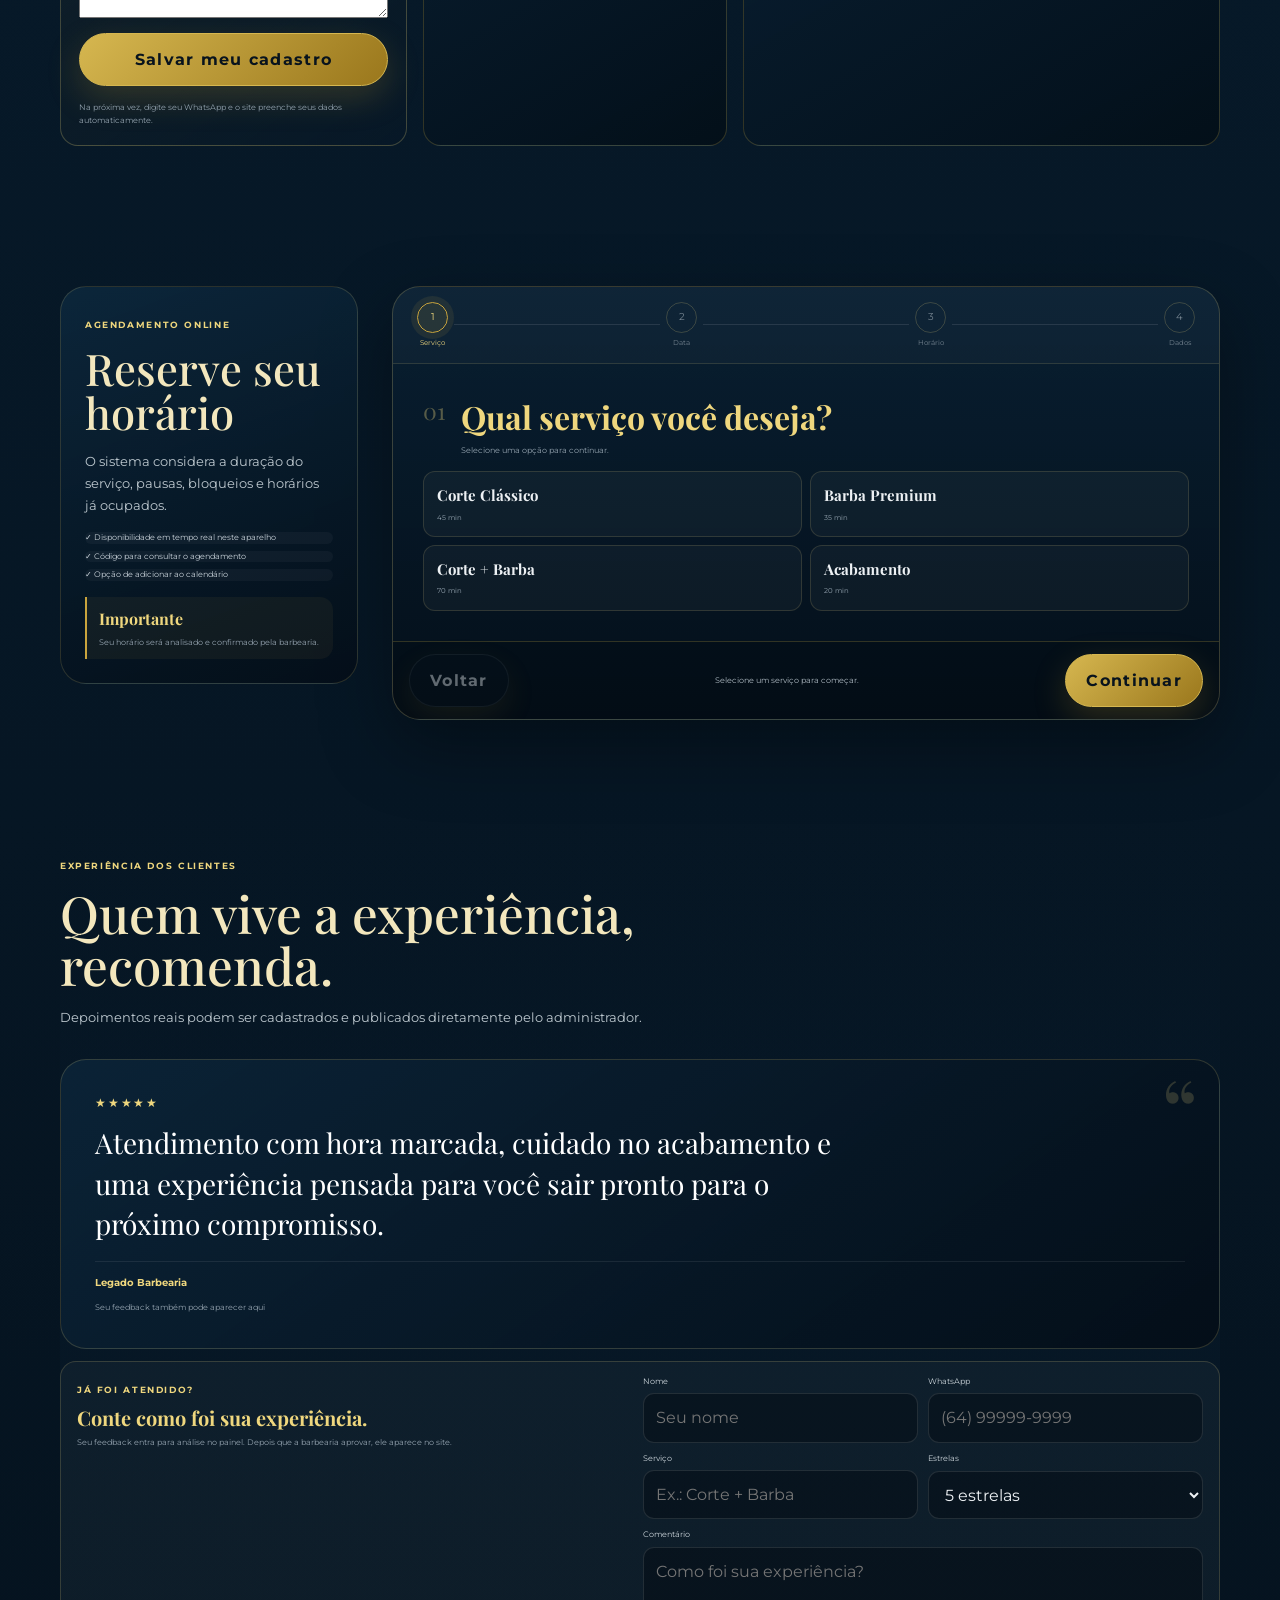
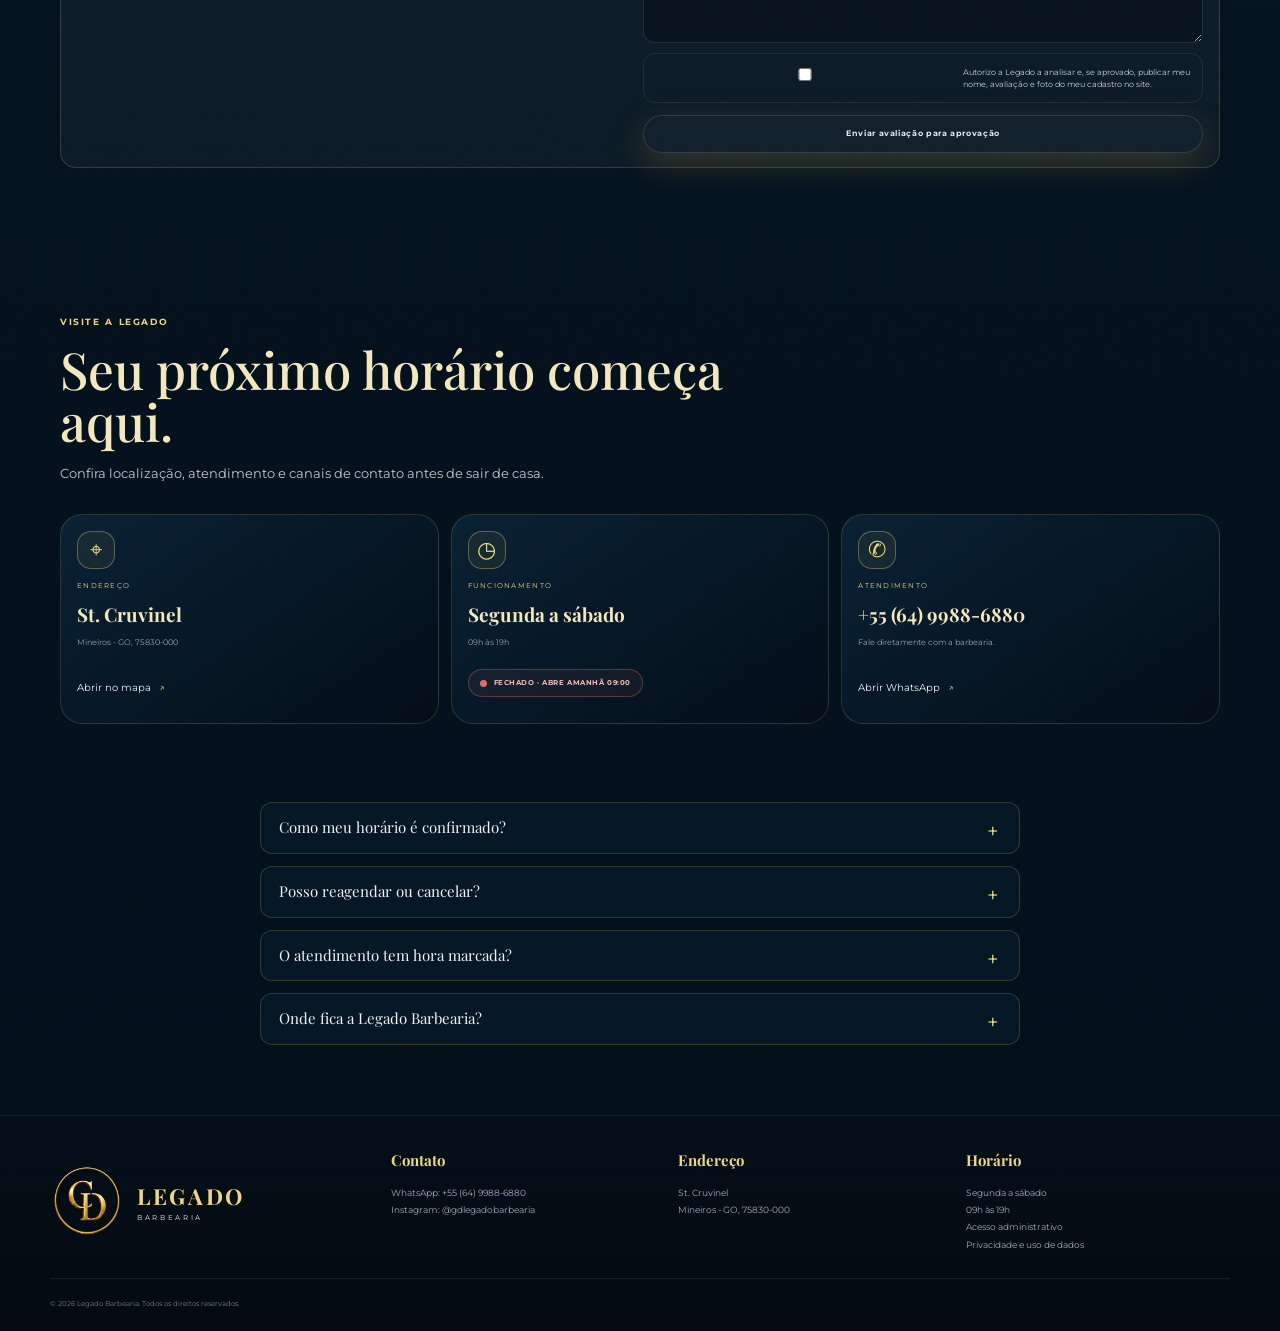
==== commit 0721b09d: "Add files via upload" ====
--- a/index.html
+++ b/index.html
@@ -204,7 +204,7 @@
             <div class="field-grid">
               <label><span>Nome completo</span><input id="clientName" name="clientName" type="text" autocomplete="name" placeholder="Digite seu nome" required /></label>
               <label><span>WhatsApp</span><input id="clientPhone" name="clientPhone" type="tel" autocomplete="tel" placeholder="(64) 99999-9999" required /></label>
-              <label class="full client-photo-field"><span>Foto de perfil <small>(opcional)</small></span><input id="clientPhotoData" type="hidden" /><input id="clientPhoto" type="file" accept="image/jpeg,image/png,image/webp" /><small>Ela fica salva no seu cadastro de cliente e pode aparecer junto da sua avaliação, se você permitir.</small></label>
+              <input id="clientPhotoData" type="hidden" />
               <label class="full"><span>Profissional</span><select id="professional" name="professional"></select></label>
               <label class="full"><span>Observação <small>(opcional)</small></span><textarea id="notes" name="notes" rows="3" placeholder="Alguma preferência ou observação?"></textarea></label>
               <label class="consent full"><input id="privacyConsent" type="checkbox" required /><span>Concordo que meus dados sejam usados apenas para organizar este agendamento.</span></label>
@@ -227,6 +227,19 @@
         <p>Use o WhatsApp informado e o código recebido ao finalizar o agendamento.</p>
       </div>
       <div class="manage-grid reveal">
+        <form class="lookup-card profile-card" id="profileForm">
+          <div class="profile-card-head">
+            <div class="profile-avatar-preview" id="profileAvatarPreview">CL</div>
+            <div><span class="eyebrow">PRIMEIRO ACESSO</span><h3>Meu cadastro</h3><p>Salve seus dados uma vez para agendar e avaliar mais rápido.</p></div>
+          </div>
+          <input id="profilePhotoData" type="hidden" />
+          <label><span>Nome completo</span><input id="profileName" type="text" autocomplete="name" placeholder="Seu nome" required /></label>
+          <label><span>WhatsApp</span><input id="profilePhone" type="tel" autocomplete="tel" placeholder="(64) 99999-9999" required /></label>
+          <label class="client-photo-field"><span>Foto de perfil <small>(opcional)</small></span><input id="profilePhoto" type="file" accept="image/jpeg,image/png,image/webp" /></label>
+          <label><span>Preferências <small>(opcional)</small></span><textarea id="profileNotes" rows="3" placeholder="Ex.: degradê baixo, barba mais alinhada..."></textarea></label>
+          <button class="button" type="submit">Salvar meu cadastro</button>
+          <small>Na próxima vez, digite seu WhatsApp e o site preenche seus dados automaticamente.</small>
+        </form>
         <form class="lookup-card" id="lookupForm">
           <label><span>Seu WhatsApp</span><input id="lookupPhone" type="tel" placeholder="(64) 99999-9999" required /></label>
           <label><span>Código do agendamento</span><input id="lookupCode" type="text" placeholder="Ex.: ABC-1234" required /></label>
@@ -255,8 +268,7 @@
             <label><span>Serviço</span><input id="reviewService" type="text" placeholder="Ex.: Corte + Barba" /></label>
             <label><span>Estrelas</span><select id="reviewRating"><option value="5">5 estrelas</option><option value="4">4 estrelas</option><option value="3">3 estrelas</option><option value="2">2 estrelas</option><option value="1">1 estrela</option></select></label>
             <label class="full"><span>Comentário</span><textarea id="reviewText" rows="3" maxlength="420" placeholder="Como foi sua experiência?" required></textarea></label>
-            <label class="full review-photo-field"><span>Foto de perfil <small>(opcional)</small></span><input id="reviewPhotoData" type="hidden" /><input id="reviewPhoto" type="file" accept="image/jpeg,image/png,image/webp" /></label>
-            <label class="consent full"><input id="reviewConsent" type="checkbox" required /><span>Autorizo a Legado a analisar e, se aprovado, publicar meu nome, avaliação e foto no site.</span></label>
+            <label class="consent full"><input id="reviewConsent" type="checkbox" required /><span>Autorizo a Legado a analisar e, se aprovado, publicar meu nome, avaliação e foto do meu cadastro no site.</span></label>
           </div>
           <button class="button button-secondary" type="submit">Enviar avaliação para aprovação</button>
         </form>
--- a/styles.css
+++ b/styles.css
@@ -1019,3 +1019,99 @@
   .review-form .full{grid-column:auto}
   .testimonial-author{grid-template-columns:auto minmax(0,1fr)!important}
 }
+
+/* V30 - Cadastro unico do cliente antes de agendar */
+#meus-horarios{
+  display:block!important;
+  order:6!important;
+}
+#agendar{order:7!important}
+#avaliacoes{order:8!important}
+#visite{order:9!important}
+#duvidas{order:10!important}
+.manage-grid{
+  grid-template-columns:minmax(260px,.8fr) minmax(240px,.7fr) minmax(0,1.1fr)!important;
+  align-items:stretch;
+}
+.profile-card{
+  background:linear-gradient(145deg,rgba(215,180,74,.075),rgba(7,24,39,.86))!important;
+  border-color:rgba(239,215,126,.24)!important;
+}
+.profile-card-head{
+  display:grid;
+  grid-template-columns:62px minmax(0,1fr);
+  gap:13px;
+  align-items:center;
+  margin-bottom:2px;
+}
+.profile-card-head h3{
+  font-family:var(--serif);
+  font-size:24px;
+  color:var(--gold-light);
+  margin:2px 0 4px;
+}
+.profile-card-head p{
+  margin:0;
+  color:var(--muted);
+  font-size:9px;
+  line-height:1.5;
+}
+.profile-avatar-preview{
+  width:62px;
+  height:62px;
+  border-radius:20px;
+  border:1px solid rgba(239,215,126,.38);
+  background:linear-gradient(145deg,rgba(215,180,74,.16),rgba(7,24,39,.9));
+  display:grid;
+  place-items:center;
+  overflow:hidden;
+  color:var(--gold-light);
+  font-family:var(--serif);
+  font-size:19px;
+}
+.profile-avatar-preview img{
+  width:100%;
+  height:100%;
+  object-fit:cover;
+}
+.profile-card textarea,.review-form textarea{
+  min-height:86px;
+}
+.review-photo-field{
+  display:none!important;
+}
+.main-nav a[href="#meus-horarios"]{
+  display:inline-flex!important;
+}
+@media(max-width:1120px){
+  .manage-grid{
+    grid-template-columns:1fr 1fr!important;
+  }
+  .lookup-result{
+    grid-column:1/-1;
+  }
+}
+@media(max-width:720px){
+  .manage-section{
+    display:block!important;
+    padding-top:30px!important;
+  }
+  .manage-grid{
+    grid-template-columns:1fr!important;
+    gap:10px!important;
+  }
+  .lookup-result{
+    grid-column:auto;
+  }
+  .profile-card-head{
+    grid-template-columns:54px minmax(0,1fr);
+  }
+  .profile-avatar-preview{
+    width:54px;
+    height:54px;
+    border-radius:17px;
+  }
+  .profile-card-head h3{
+    font-size:21px;
+  }
+}
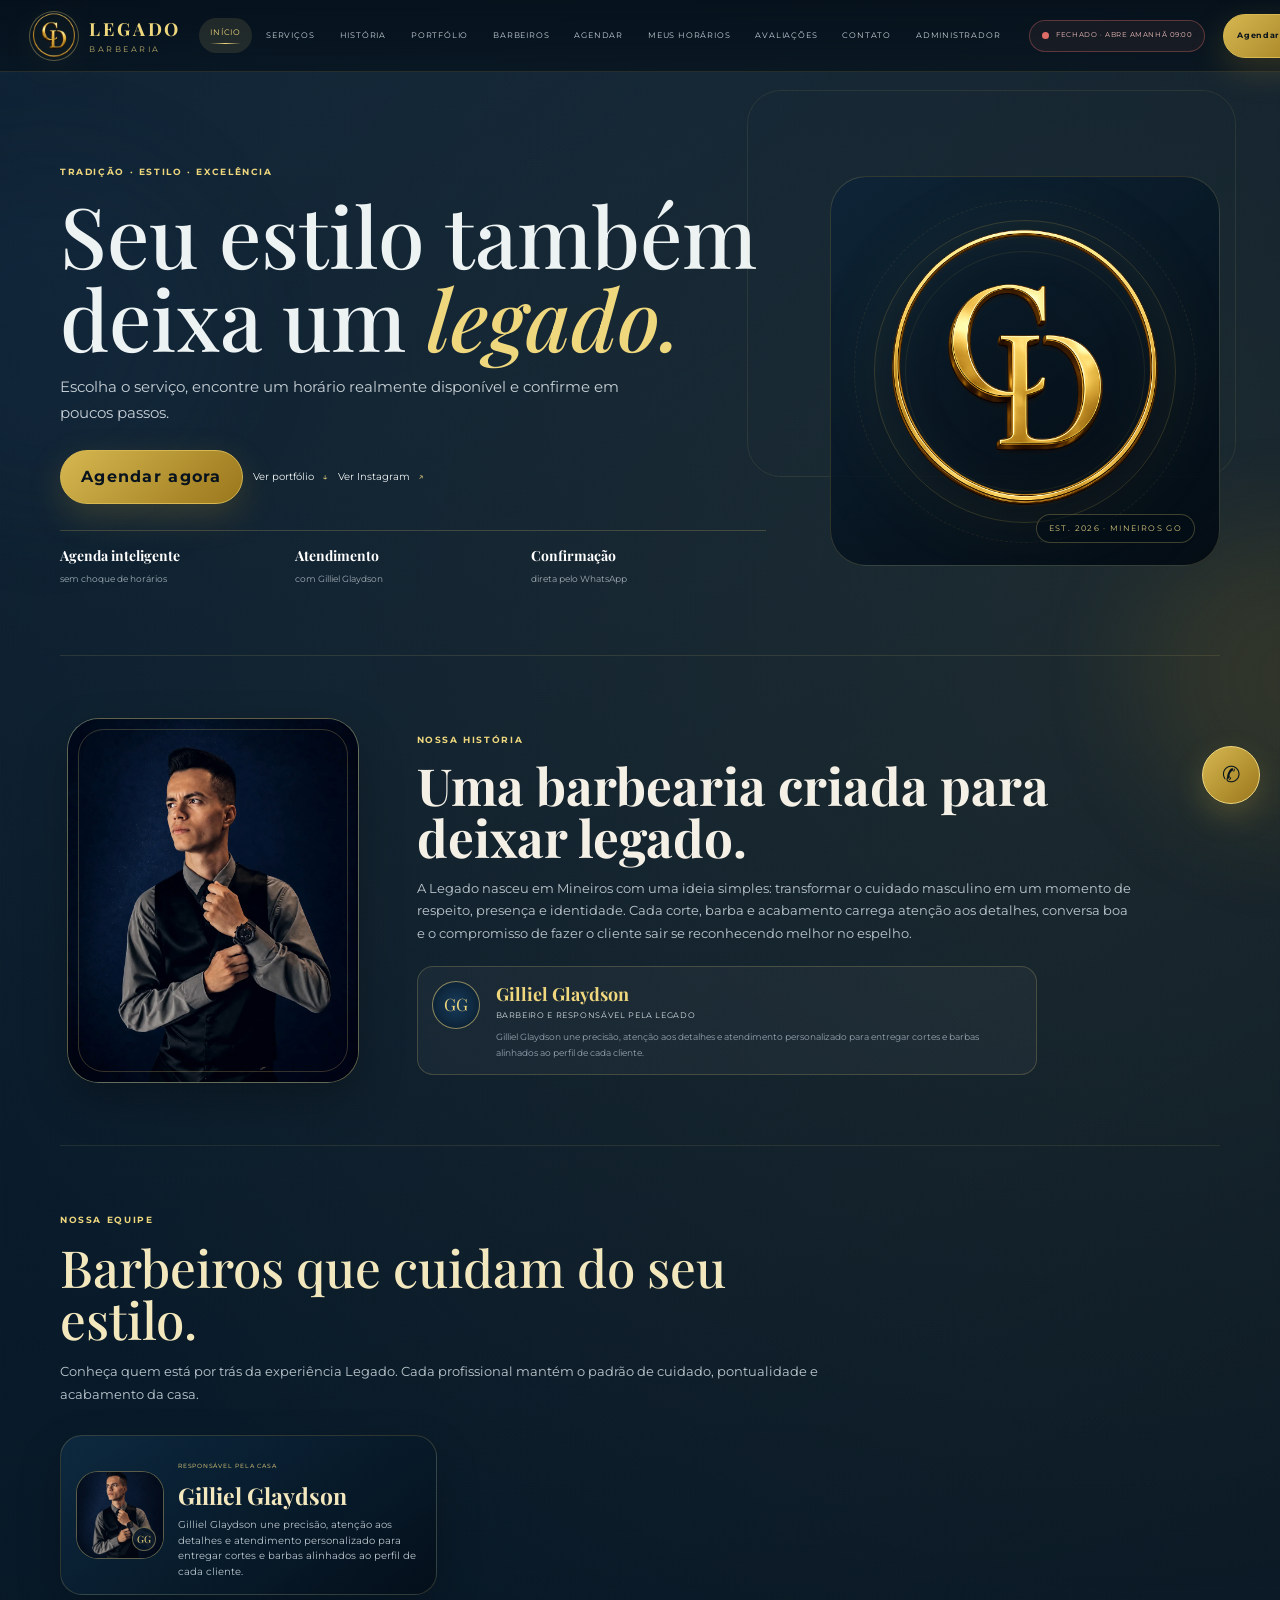
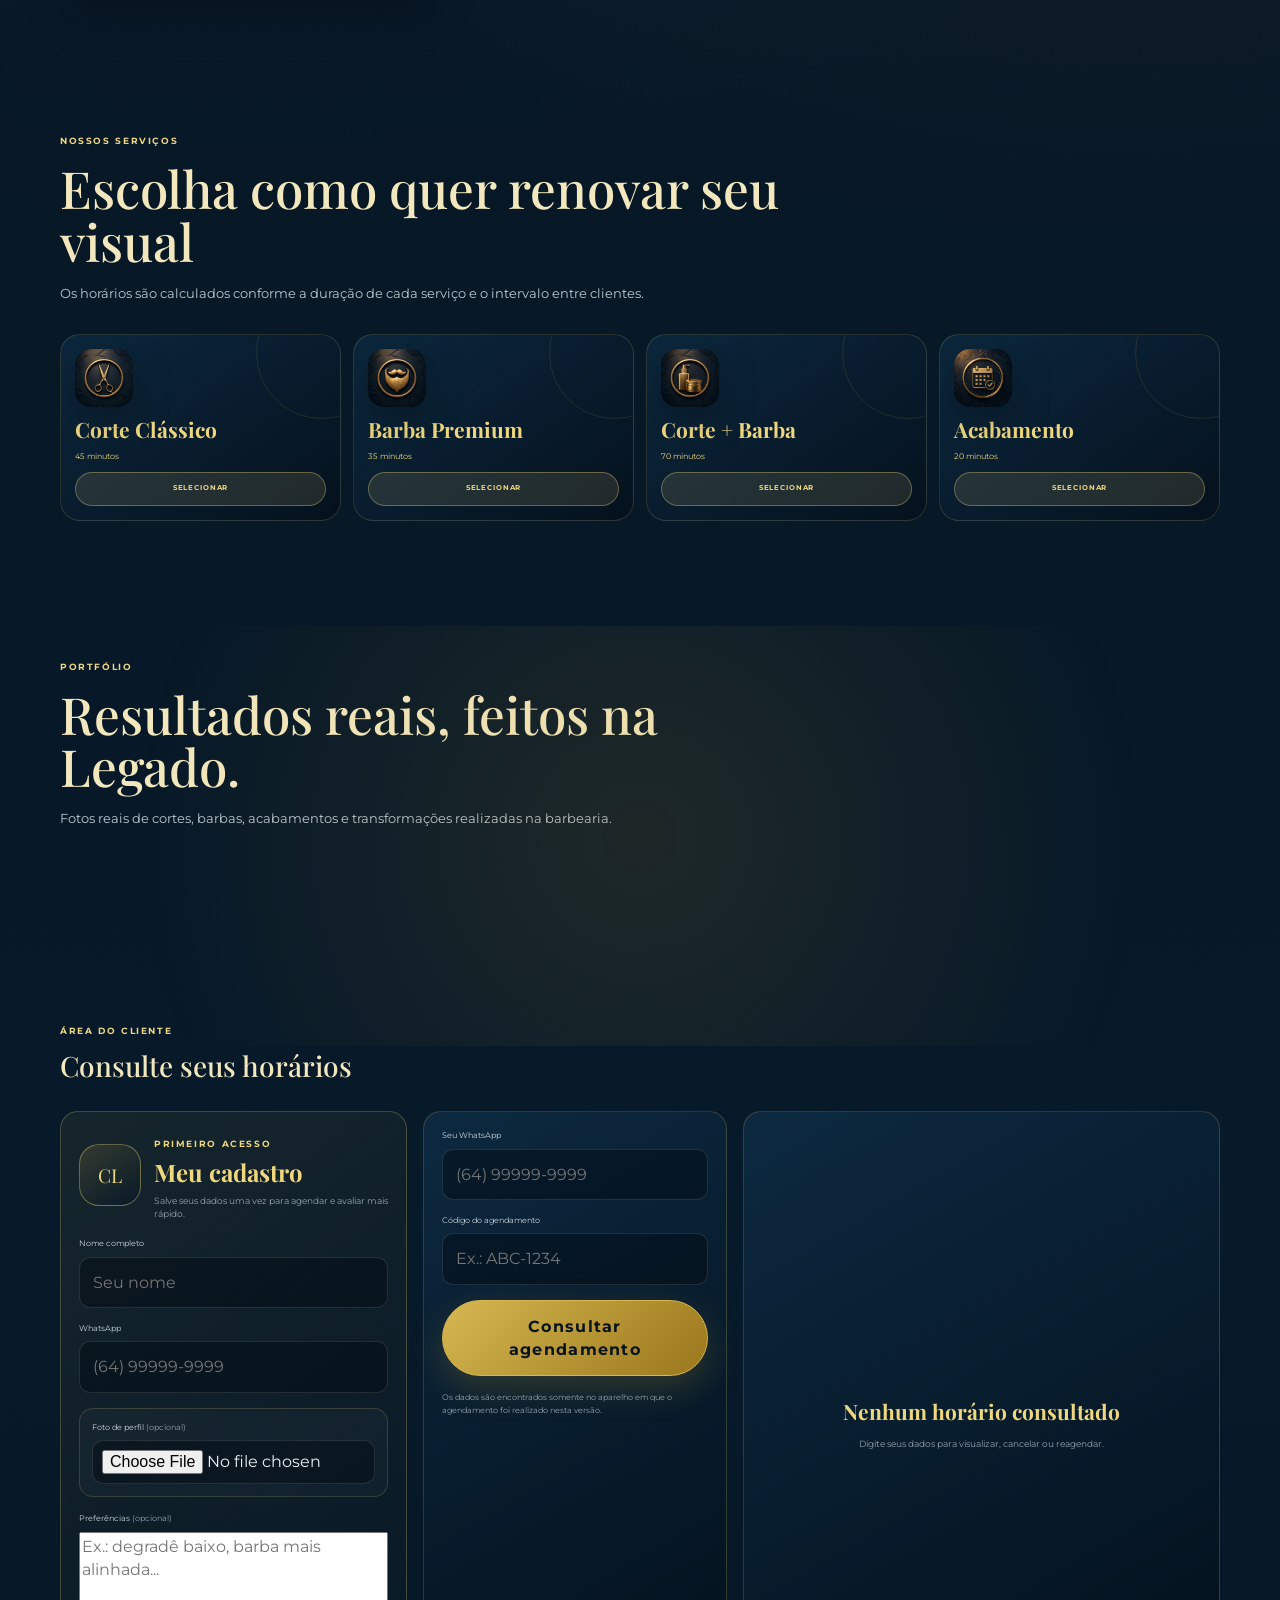
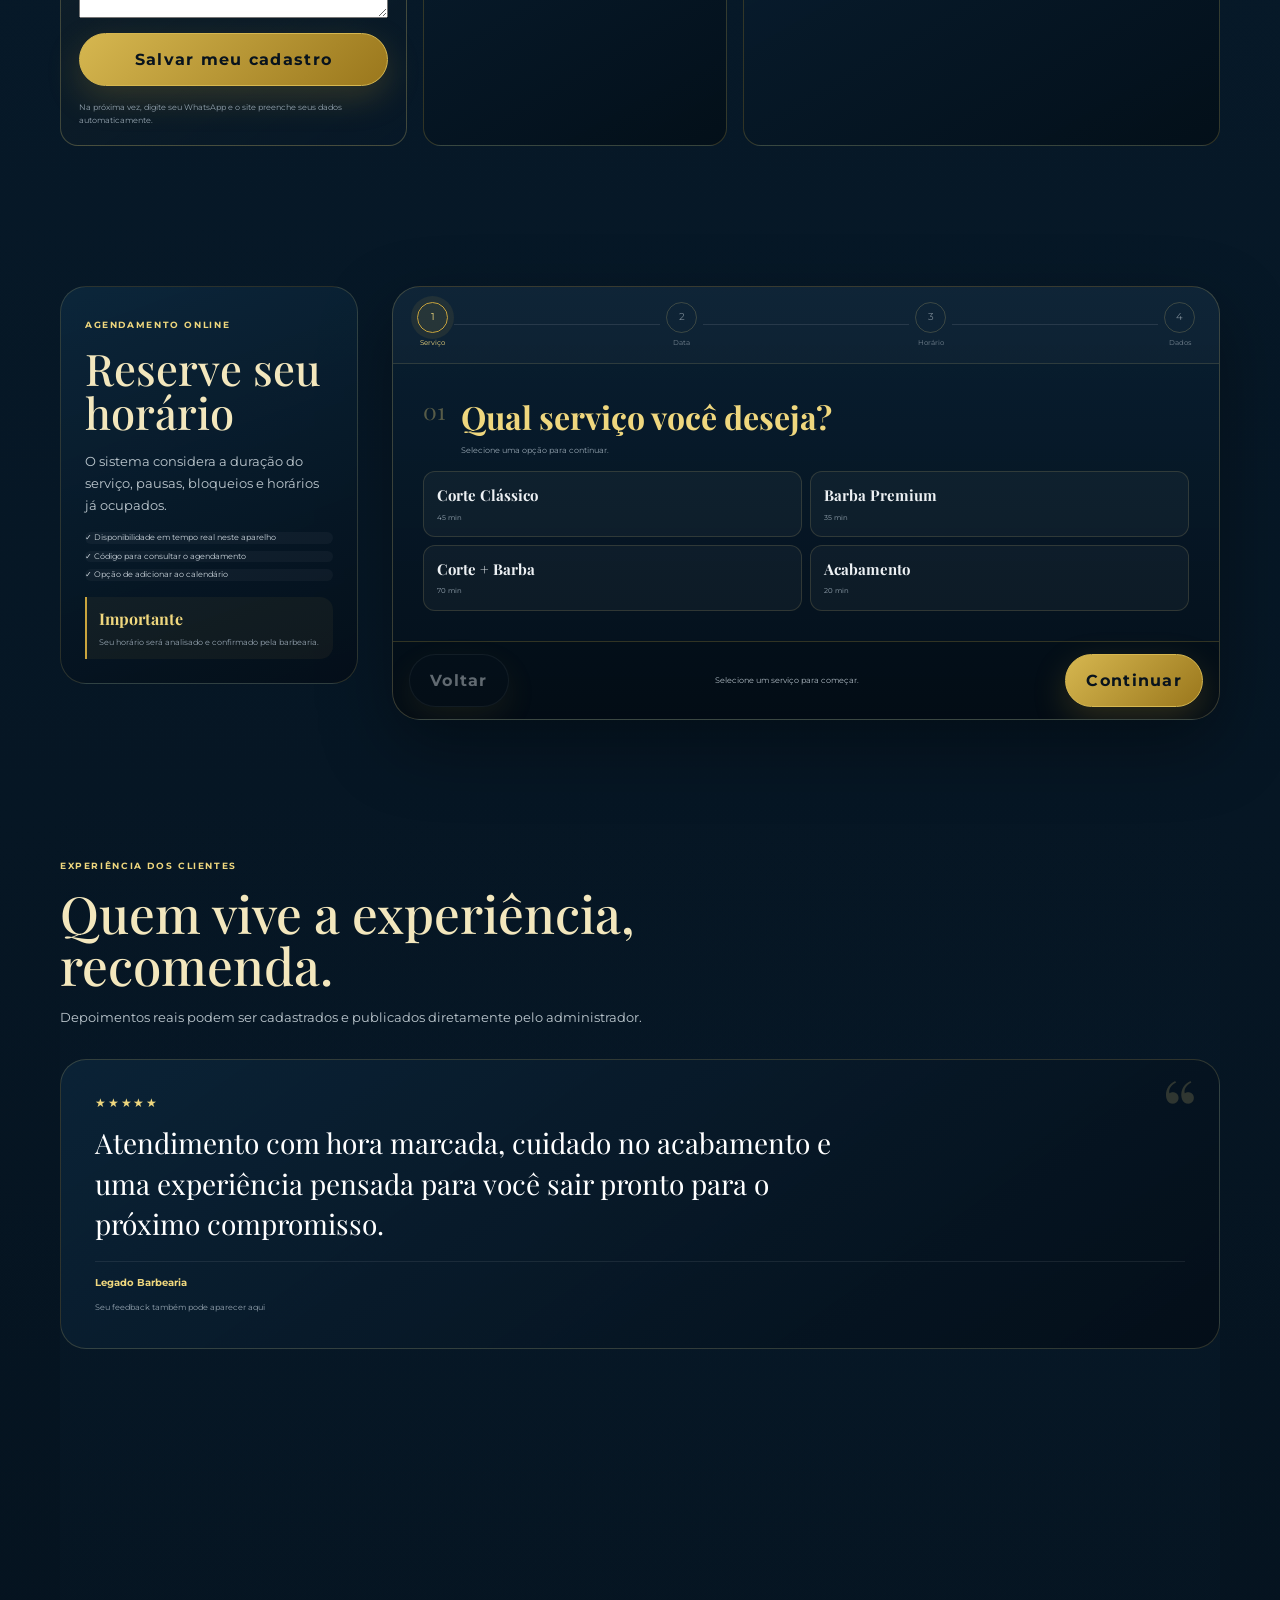
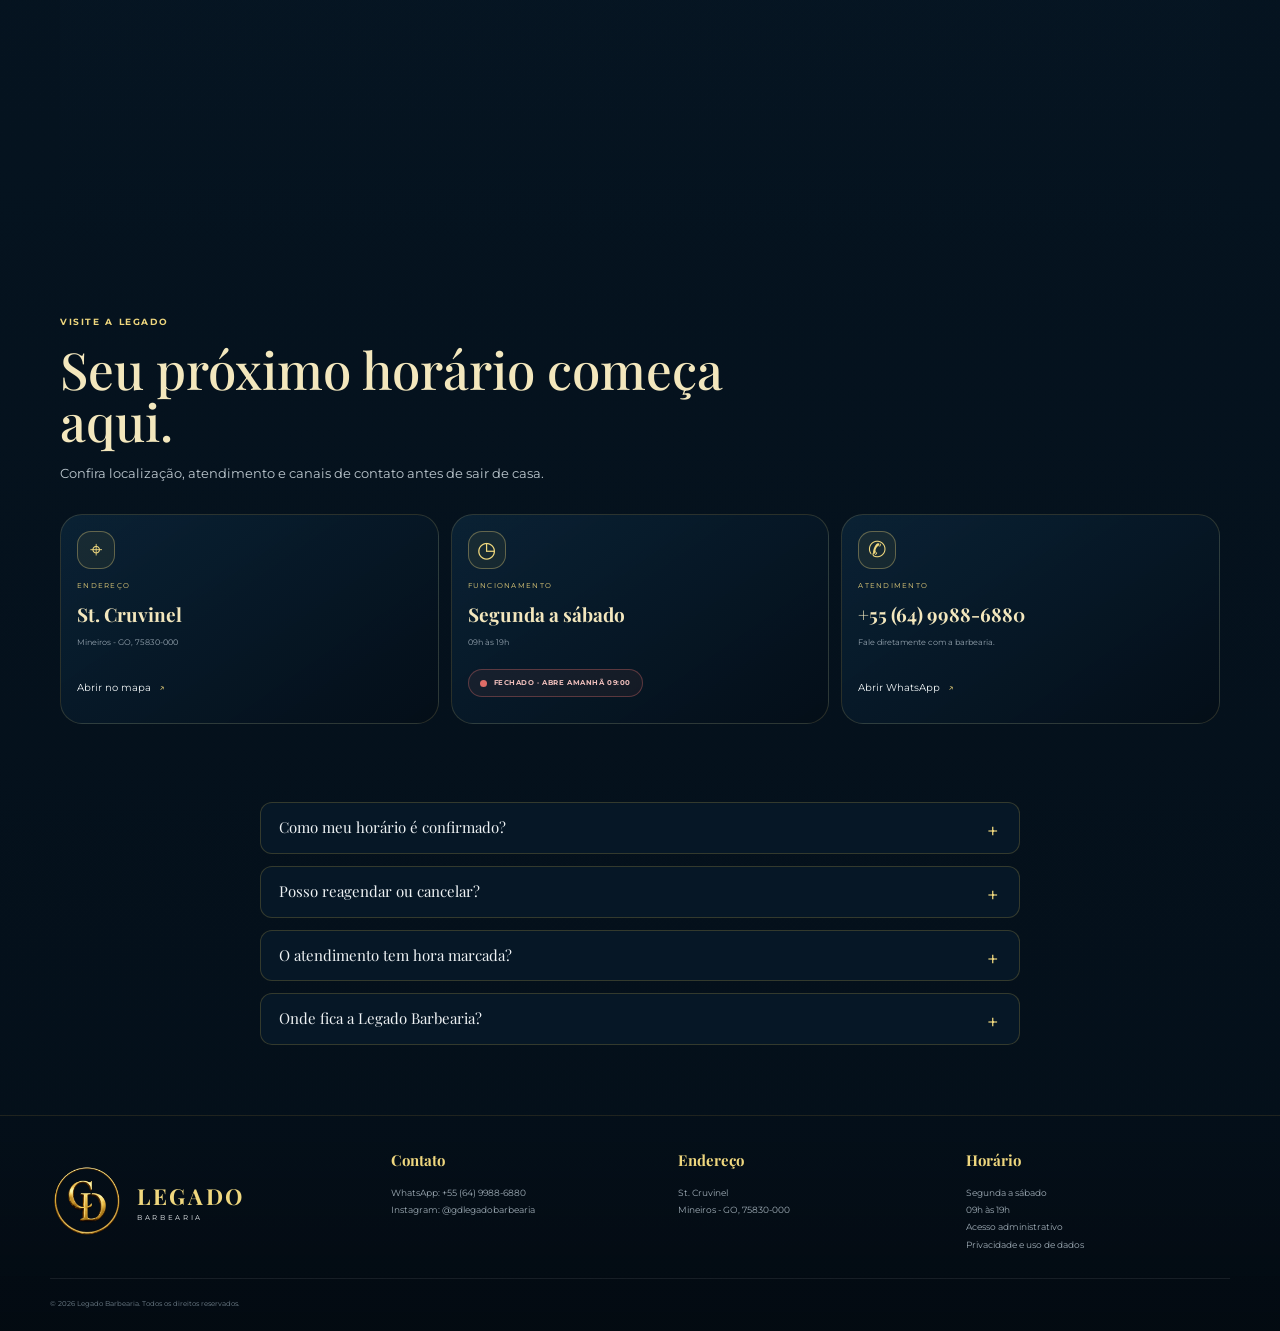
==== commit 01e50943: "Add files via upload" ====
--- a/index.html
+++ b/index.html
@@ -104,7 +104,7 @@
         <article class="tutorial-step reveal"><span class="tutorial-number">06</span><div><small>DEPOIS</small><h3>Consulte ou reagende</h3><p>Use seu WhatsApp e o código do agendamento na área “Meus horários”.</p></div></article>
       </div>
       <div class="tutorial-callout reveal">
-        <div><span class="eyebrow">DICA IMPORTANTE</span><h3>Guarde o código do seu agendamento</h3><p>Ele permite consultar os detalhes, cancelar ou reagendar no mesmo aparelho enquanto o sistema ainda não estiver conectado ao Supabase.</p></div>
+        <div><span class="eyebrow">DICA IMPORTANTE</span><h3>Guarde o código do seu agendamento</h3><p>Ele permite consultar os detalhes, cancelar ou reagendar seu horário em qualquer aparelho.</p></div>
         <div class="tutorial-actions"><a class="button" href="#agendar">Começar agendamento</a><a class="button button-secondary" href="#meus-horarios">Consultar horário</a></div>
       </div>
     </section>
@@ -368,8 +368,8 @@
   <div class="toast" id="toast" role="status"></div>
 
   <script src="core.js"></script>
-    <script src="supabase-config.js"></script>
-  <script src="supabase-bridge.js"></script>
+    <script src="supabase-config.js"></script>
+  <script src="supabase-bridge.js"></script>
 <script src="app.js"></script>
 </body>
 </html>
